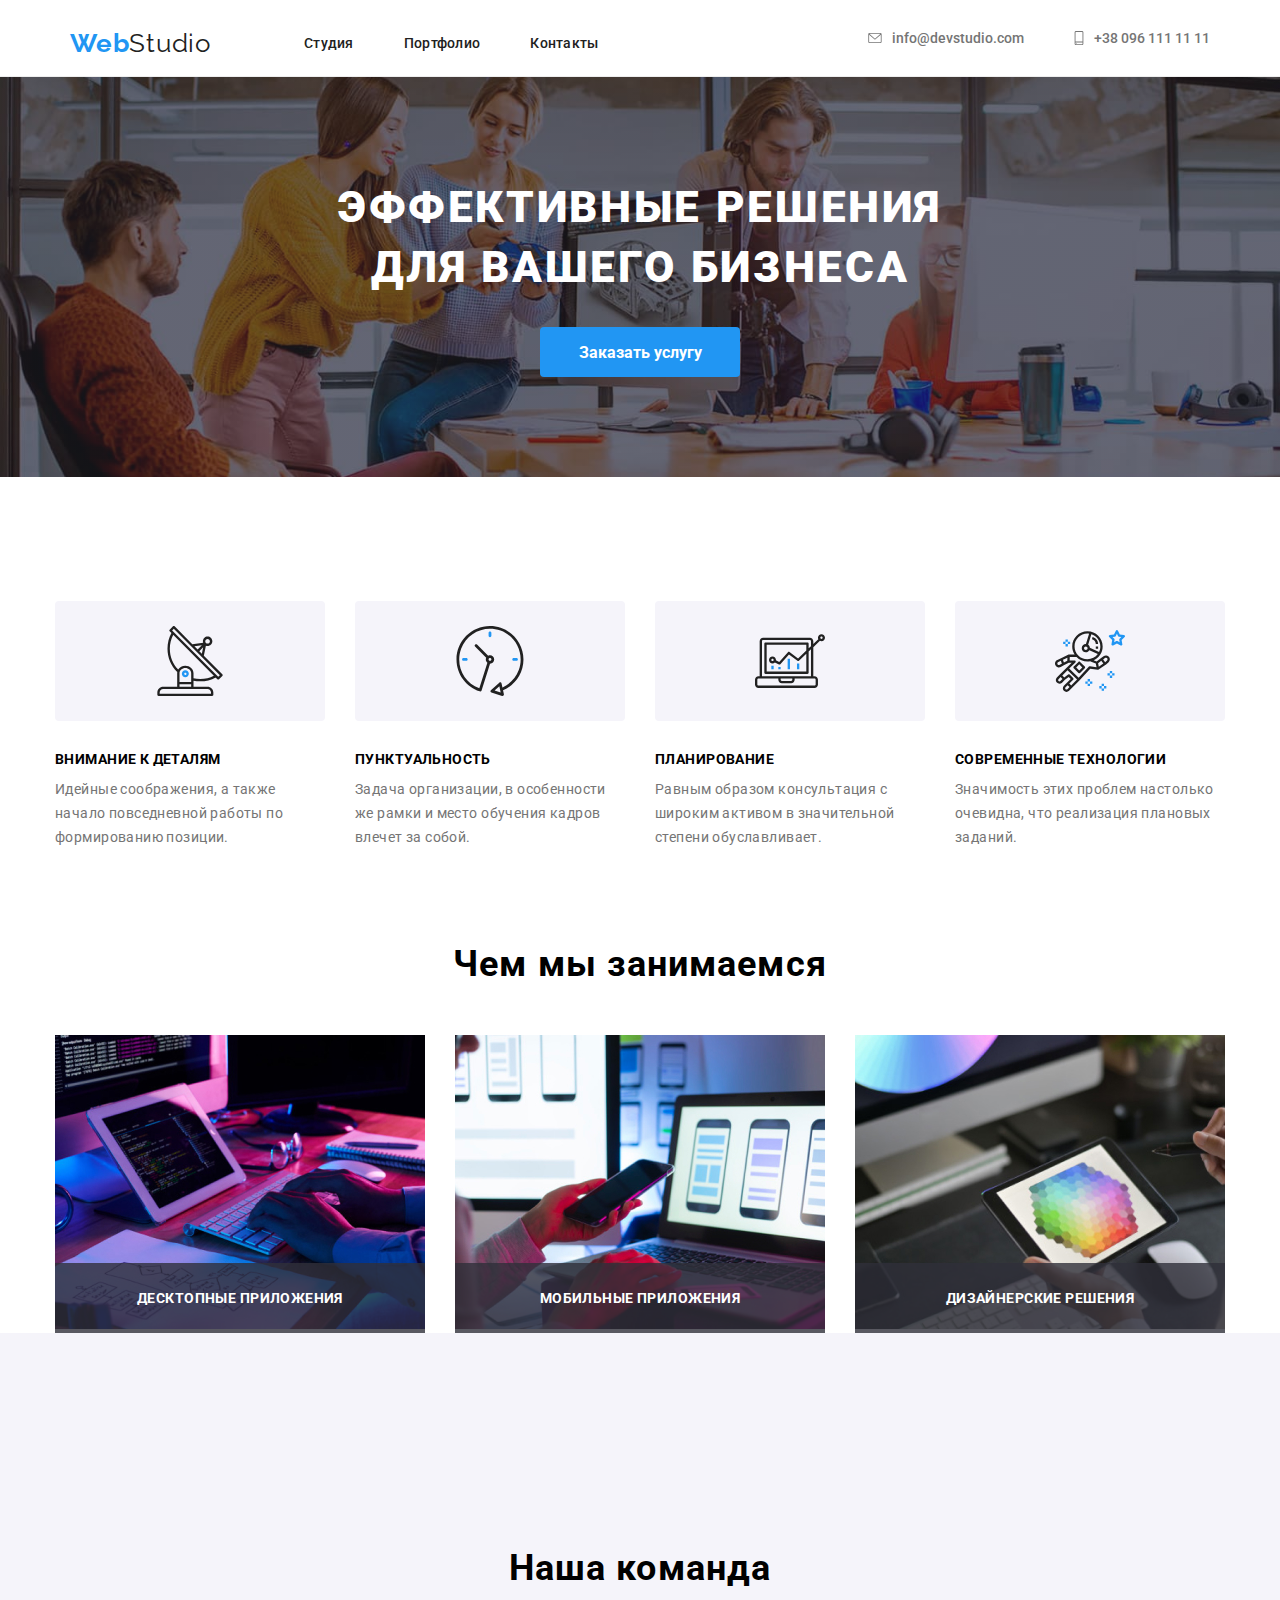
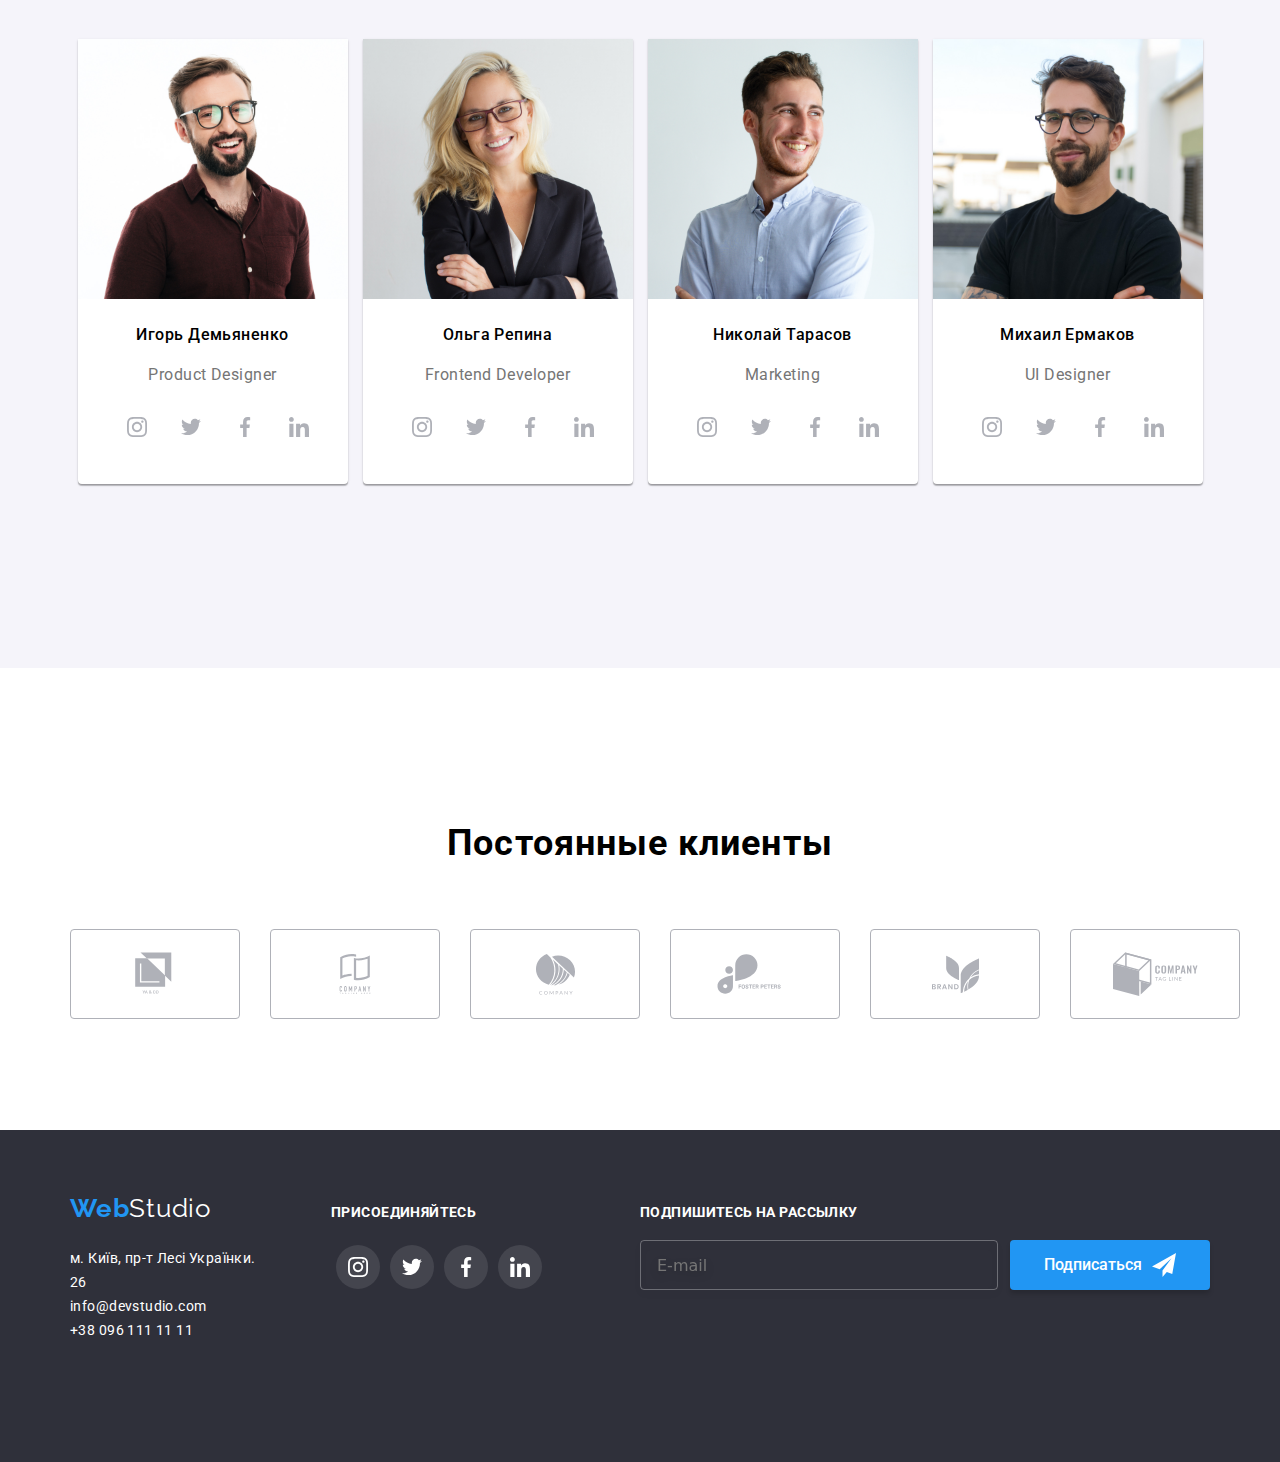
==== index.html @ 4d4c4980 "08" ====
<!DOCTYPE html>
<html lang="ru">
  <head>
    <meta charset="UTF-8">
    <meta name="viewport" content="width=device-width, initial-scale=1.0">
    <title>WebStudio</title>
    <link
      rel="stylesheet"
      href="https://cdnjs.cloudflare.com/ajax/libs/modern-normalize/1.0.0/modern-normalize.min.css">
    <link rel="preconnect" href="https://fonts.gstatic.com">
    <link rel="preconnect" href="https://fonts.gstatic.com">
    <link rel="preconnect" href="https://fonts.gstatic.com">
    <link rel="preconnect" href="https://fonts.gstatic.com">
    <link rel="preconnect" href="https://fonts.gstatic.com">
    <link
      href="https://fonts.googleapis.com/css2?family=Oleo+Script&family=Raleway:wght@700&family=Roboto:wght@400;500;700;900&display=swap"
      rel="stylesheet">
    <link
      rel="stylesheet"
      href="https://cdnjs.cloudflare.com/ajax/libs/modern-normalize/1.0.0/modern-normalize.min.css">
    <link rel="stylesheet" href="./css/main.min.css">
  </head>
  <body>
    <header>
      <nav class="container-nav">
        <div class="logo-header">
          <a class="main-logo" href="./">
            <span class="logo-blue">Web</span><span class="logo">Studio</span>
          </a>
        </div>

        <ul class="head-nav-link">
          <li class="nav-li">
            <a class="nav-link current-link" href="./index.html">Студия</a>
          </li>
          <li class="nav-li">
            <a class="nav-link" href="./portfolio.html">Портфолио</a>
          </li>
          <li class="nav-li">
            <a class="nav-link" href="/">Контакты</a>
          </li>
        </ul>

        <ul class="head-add">
          <li class="add-li">
            <a class="add-link" href="mailto:info@devstudio.com">
              <svg class="mail-icon" width="16px" height="12px">
                <use href="./photo/icomoon/symbol-defs.svg#icon-envelope"></use>
              </svg>
              info@devstudio.com
            </a>
          </li>
          <li class="add-li">
            <a class="add-link" href="tel:+380961111111">
              <svg class="tel-icon" width="10px" height="16px">
                <use
                  href="./photo/icomoon/symbol-defs.svg#icon-smartphone"
                ></use>
              </svg>
              +38 096 111 11 11
            </a>
          </li>
        </ul>

        <button type="button" 
          class="menu-button"
          aria-expanded="false">
          <svg class="header_menu-icon" 
              width="40px" 
              height="40px"
              aria-label="переключатель меню мобильного">

              <use class="icon-menu" href="./photo/icomoon/symbol-defs.svg#icon-menu"></use>
              <use class="icon-cross" href="./photo/icomoon/symbol-defs.svg#icon-close-phone"></use>
          </svg>
        </button>

        <div class="menu-container" data-menu>
        
        </div>
      
      </nav>
    </header>

    <main>
      <!-- HERO -->
      <section class="hero-section">
        <div class="hero-container">
          <div class="hero-text-container">
            <h1 class="hero-text">ЭФФЕКТИВНЫЕ РЕШЕНИЯ ДЛЯ ВАШЕГО БИЗНЕСА</h1>
          </div>
          <button type="button" class="hero-button" data-open-modal>
            Заказать услугу
          </button>
        </div>
      </section>

      <!-- ADVANTAGE -->
      <section class="advantage-section">

        <div class="advantage_container">
          <ul class="main-best-ul">
            <li class="main-best-li">
              <div class="advantage_card">
                <svg width="70px" height="70px">
                  <use
                    href="./photo/icomoon/symbol-defs.svg#icon-antenna"
                  ></use>
                </svg>
              </div>
              <div class="avantage_text-section">
              <h3 class="advantage_title">ВНИМАНИЕ К ДЕТАЛЯМ</h3>
              <p class="advantage_text">
                Идейные соображения, а также начало повседневной работы по
                формированию позиции.
              </p>
              </div>
            </li>
            <li class="main-best-li">
              <div class="advantage_card">
                <svg width="70px" height="70px">
                  <use href="./photo/icomoon/symbol-defs.svg#icon-clock"></use>
                </svg>
              </div>
              <div class="avantage_text-section">
              <h3 class="advantage_title">ПУНКТУАЛЬНОСТЬ</h3>
              <p class="advantage_text">
                Задача организации, в особенности же рамки и место обучения
                кадров влечет за собой.
              </p>
              </div>
            </li>
            <li class="main-best-li">
              <div class="advantage_card">
                <svg width="70px" height="70px">
                  <use
                    href="./photo/icomoon/symbol-defs.svg#icon-diagram"
                  ></use>
                </svg>
              </div>
              <div class="avantage_text-section">
              <h3 class="advantage_title">ПЛАНИРОВАНИЕ</h3>
              <p class="advantage_text">
                Равным образом консультация с широким активом в значительной
                степени обуславливает.
              </p>
              </div>
            </li>
            <li class="main-best-li">
              <div class="advantage_card">
                <svg width="70px" height="70px">
                  <use
                    href="./photo/icomoon/symbol-defs.svg#icon-astronaut"
                  ></use>
                </svg>
              </div>
              <div class="avantage_text-section">
              <h3 class="advantage_title">СОВРЕМЕННЫЕ ТЕХНОЛОГИИ</h3>
              <p class="advantage_text">
                Значимость этих проблем настолько очевидна, что реализация
                плановых заданий.
              </p>
              </div>
            </li>
          </ul>
        </div>
      </section>

      <!-- What we do -->

      <section class="wwd-section">
        <div class="wwd-container">
          <div>
            <h2 class="wwd">Чем мы занимаемся</h2>
          </div>

          <ul class="wwd-img-ul">
            <li class="wwd-img-li">
              <img
                src="./photo/img.jpg"
                alt="програмирование"
                width="370"
                height="294"
              />
              <div class="wwd-shadow">
                <p class="shadow-text">Десктопные приложения</p>
              </div>
            </li>

            <li class="wwd-img-li">
              <img
                src="./photo/img-2.jpg"
                alt="оптимизация"
                width="370"
                height="294"
              />
              <div class="wwd-shadow">
                <p class="shadow-text">Мобильные приложения</p>
              </div>
            </li>
            <li class="wwd-img-li">
              <img
                src="./photo/img-3.jpg"
                alt="дизайн"
                width="370"
                height="294"
              />
              <div class="wwd-shadow">
                <p class="shadow-text">Дизайнерские решения</p>
              </div>
            </li>
          </ul>
        </div>
      </section>

      <!-- TEAM -->
      <section class="team-section">
        <div class="team-container">
          <div class="team-text">
            <h2 class="team">Наша команда</h2>
          </div>

          <ul class="team-ul">
            <li class="team-li">
              <img class="team_img"
                src="./photo/IhorD.jpg"
                alt="Игорь Демьяненко"
              />
              <h4 class="name">Игорь Демьяненко</h4>
              <p class="profession">Product Designer</p>
              <ul class="social-block">
                <li class="social-li">
                  <a class="social-link" href="">
                    <svg class="social-icon">
                      <use
                        href="./photo/icomoon/symbol-defs.svg#icon-instagram"
                      ></use>
                    </svg>
                  </a>
                </li>
                <li class="social-li">
                  <a class="social-link" href="">
                    <svg class="social-icon">
                      <use
                        href="./photo/icomoon/symbol-defs.svg#icon-twitter"
                      ></use>
                    </svg>
                  </a>
                </li>
                <li class="social-li">
                  <a class="social-link" href="">
                    <svg class="social-icon">
                      <use
                        href="./photo/icomoon/symbol-defs.svg#icon-facebook"
                      ></use>
                    </svg>
                  </a>
                </li>
                <li class="social-li">
                  <a class="social-link" href="">
                    <svg class="social-icon">
                      <use
                        href="./photo/icomoon/symbol-defs.svg#icon-linkedin"
                      ></use>
                    </svg>
                  </a>
                </li>
              </ul>
            </li>

            <li class="team-li">
              <img class="team_img"
                src="./photo/OlhaR.jpg"
                alt="Ольга Репина"
              />
              <h4 class="name">Ольга Репина</h4>
              <p class="profession">Frontend Developer</p>
              <ul class="social-block">
                <li class="social-li">
                  <a class="social-link" href="">
                    <svg class="social-icon">
                      <use
                        href="./photo/icomoon/symbol-defs.svg#icon-instagram"
                      ></use>
                    </svg>
                  </a>
                </li>
                <li class="social-li">
                  <a class="social-link" href="">
                    <svg class="social-icon">
                      <use
                        href="./photo/icomoon/symbol-defs.svg#icon-twitter"
                      ></use>
                    </svg>
                  </a>
                </li>
                <li class="social-li">
                  <a class="social-link" href="">
                    <svg class="social-icon">
                      <use
                        href="./photo/icomoon/symbol-defs.svg#icon-facebook"
                      ></use>
                    </svg>
                  </a>
                </li>
                <li class="social-li">
                  <a class="social-link" href="">
                    <svg class="social-icon">
                      <use
                        href="./photo/icomoon/symbol-defs.svg#icon-linkedin"
                      ></use>
                    </svg>
                  </a>
                </li>
              </ul>
            </li>
            <li class="team-li">
              <img class="team_img"
                src="./photo/NikolaiT.jpg"
                alt="Николай Тарасов"
              />
              <h4 class="name">Николай Тарасов</h4>
              <p class="profession">Marketing</p>
              <ul class="social-block">
                <li class="social-li">
                  <a class="social-link" href="">
                    <svg class="social-icon">
                      <use
                        href="./photo/icomoon/symbol-defs.svg#icon-instagram"
                      ></use>
                    </svg>
                  </a>
                </li>
                <li class="social-li">
                  <a class="social-link" href="">
                    <svg class="social-icon">
                      <use
                        href="./photo/icomoon/symbol-defs.svg#icon-twitter"
                      ></use>
                    </svg>
                  </a>
                </li>
                <li class="social-li">
                  <a class="social-link" href="">
                    <svg class="social-icon">
                      <use
                        href="./photo/icomoon/symbol-defs.svg#icon-facebook"
                      ></use>
                    </svg>
                  </a>
                </li>
                <li class="social-li">
                  <a class="social-link" href="">
                    <svg class="social-icon">
                      <use
                        href="./photo/icomoon/symbol-defs.svg#icon-linkedin"
                      ></use>
                    </svg>
                  </a>
                </li>
              </ul>
            </li>
            <li class="team-li">
              <img class="team_img"
                src="./photo/MikhailT.jpg"
                alt="Михаил Ермаков"
              />
              <h4 class="name">Михаил Ермаков</h4>
              <p class="profession">UI Designer</p>
              <ul class="social-block">
                <li class="social-li">
                  <a class="social-link" href="">
                    <svg class="social-icon">
                      <use
                        href="./photo/icomoon/symbol-defs.svg#icon-instagram"
                      ></use>
                    </svg>
                  </a>
                </li>
                <li class="social-li">
                  <a class="social-link" href="">
                    <svg class="social-icon">
                      <use
                        href="./photo/icomoon/symbol-defs.svg#icon-twitter"
                      ></use>
                    </svg>
                  </a>
                </li>
                <li class="social-li">
                  <a class="social-link" href="">
                    <svg class="social-icon">
                      <use
                        href="./photo/icomoon/symbol-defs.svg#icon-facebook"
                      ></use>
                    </svg>
                  </a>
                </li>
                <li class="social-li">
                  <a class="social-link" href="">
                    <svg class="social-icon">
                      <use
                        href="./photo/icomoon/symbol-defs.svg#icon-linkedin"
                      ></use>
                    </svg>
                  </a>
                </li>
              </ul>
            </li>
          </ul>
        </div>
      </section>

      <!-- CLIENTS -->
      <section class="clients-section">
        <div class="clients-container">
          <div class="team-text">
            <h2 class="team">Постоянные клиенты</h2>
          </div>
          <ul class="clients-ul">
            <li class="clients-li">
              <a class="clients-link" href="">
                <svg class="clients-icon" width="44px" height="49px">
                  <use href="./photo/icomoon/symbol-defs.svg#icon-logo1"></use>
                </svg>
              </a>
            </li>
            <li class="clients-li">
              <a class="clients-link" href="">
                <svg class="clients-icon" width="40px" height="52px">
                  <use href="./photo/icomoon/symbol-defs.svg#icon-logo2"></use>
                </svg>
              </a>
            </li>
            <li class="clients-li">
              <a class="clients-link" href="">
                <svg class="clients-icon" width="41px" height="43px">
                  <use href="./photo/icomoon/symbol-defs.svg#icon-logo3"></use>
                </svg>
              </a>
            </li>
            <li class="clients-li">
              <a class="clients-link" href="">
                <svg class="clients-icon" width="90px" height="75px">
                  <use href="./photo/icomoon/symbol-defs.svg#icon-logo4"></use>
                </svg>
              </a>
            </li>
            <li class="clients-li">
              <a class="clients-link" href="">
                <svg class="clients-icon" width="59px" height="47px">
                  <use href="./photo/icomoon/symbol-defs.svg#icon-logo5"></use>
                </svg>
              </a>
            </li>
            <li class="clients-li">
              <a class="clients-link" href="">
                <svg class="clients-icon" width="85px" height="85px">
                  <use href="./photo/icomoon/symbol-defs.svg#icon-logo6"></use>
                </svg>
              </a>
            </li>
          </ul>
        </div>
      </section>
    </main>

    
    <footer>
      <div class="footer-container">
        <!-- Addres -->
        <div class="footer_tablet-container">
        <div class="footer_address-logo">
          <div class="footer-logo">
            <a href="./"
              ><span class="logo-foot">Web</span
              ><span class="logo-white">Studio</span></a
            >
          </div>

          <div class=".footer_addres-container">
            <ul class="footer-ul">
              <li>
                <a
                  class="footer_addres"
                  href="https://www.google.com.ua/maps/place/%D0%B1%D1%83%D0%BB%D1%8C%D0%B2%D0%B0%D1%80+%D0%9B%D0%B5%D1%81%D1%96+%D0%A3%D0%BA%D1%80%D0%B0%D1%97%D0%BD%D0%BA%D0%B8,+26,+%D0%9A%D0%B8%D1%97%D0%B2,+02000/@50.4265807,30.5361971,17z/data=!3m1!4b1!4m5!3m4!1s0x40d4cf0e033ecbe9:0x57a4dffefec77da0!8m2!3d50.4265807!4d30.5383858?hl=uk"
                >
                  м. Київ, пр-т Лесі Українки. 26
                </a>
              </li>
              <li>
                <a class="footer_addres" href="mailto:info@devstudio.com"
                  >info@devstudio.com</a
                >
              </li>
              <li>
                <a class="footer_addres" href="tel:+380961111111">+38 096 111 11 11</a>
              </li>
            </ul>
          </div>
        </div>
        <!-- Social -->
        <div class="footer-social">
          <div class="foot-txt">
            <h3 class="follow-text">ПРИСОЕДИНЯЙТЕСЬ</h3>
          </div>

          <div class="footer_social-container">
            <ul class="social-block-footer">
              <li class="social-li">
                <a class="social-link-footer" href="">
                  <svg class="social-icon">
                    <use
                      href="./photo/icomoon/symbol-defs.svg#icon-instagram"
                    ></use>
                  </svg>
                </a>
              </li>
              <li class="social-li">
                <a class="social-link-footer" href="">
                  <svg class="social-icon">
                    <use
                      href="./photo/icomoon/symbol-defs.svg#icon-twitter"
                    ></use>
                  </svg>
                </a>
              </li>
              <li class="social-li">
                <a class="social-link-footer" href="">
                  <svg class="social-icon">
                    <use
                      href="./photo/icomoon/symbol-defs.svg#icon-facebook"
                    ></use>
                  </svg>
                </a>
              </li>
              <li class="social-li">
                <a class="social-link-footer" href="">
                  <svg class="social-icon">
                    <use
                      href="./photo/icomoon/symbol-defs.svg#icon-linkedin"
                    ></use>
                  </svg>
                </a>
              </li>
            </ul>
          </div>
        </div>
        </div>
        <!-- Follow modal -->
        <div class="send-container">
          <p class="follow-text">Подпишитесь на рассылку</p>
          <form autocomplete="off" class="footer-form">
            <label>
              <input type="email" placeholder="E-mail" class="footer-follow" />
            </label>

            <button class="follow-button">
              Подписаться
              <svg class="sand-icon">
                <use
                  href="./photo/icomoon/symbol-defs.svg#icon-icon-send"
                ></use>
              </svg>
            </button>
          </form>
        </div>
      </div>
    </footer>

    <!-- MODAL -->
    <div class="backdrop is-hidden" data-backdrop>
      <div class="modal">
        <button class="modal-close" data-close-modal>
          <svg class="modal-x" width="18" height="18">
            <use href="./photo/icomoon/symbol-defs.svg#icon-close-black"></use>
          </svg>
        </button>

        <div class="modal-container">
          <h2 class="modal-text">Оставьте свои данные, мы вам перезвоним</h2>

          <form autocomplete="off">
            <!-- name -->
            <label>
              <div class="name-modal">Имя</div>
              <div class="modal-icon-container">
                <input type="text" name="username" class="input" />

                <svg class="modal-icon">
                  <use
                    href="./photo/icomoon/symbol-defs.svg#icon-person-modal"
                  ></use>
                </svg>
              </div>
            </label>
            <!-- phone -->
            <label>
              <div class="phone-modal">Телефон</div>
              <div class="modal-icon-container">
                <input type="tel" name="phone_number" class="input" />

                <svg class="modal-icon">
                  <use
                    href="./photo/icomoon/symbol-defs.svg#icon-phone-modal"
                  ></use>
                </svg>
              </div>
            </label>
            <!-- mail -->
            <label>
              <div class="mail-modal">Почта</div>
              <div class="modal-icon-container">
                <input type="email" name="email" class="input" />
                <svg class="modal-icon">
                  <use
                    href="./photo/icomoon/symbol-defs.svg#icon-email-modal"
                  ></use>
                </svg>
              </div>
            </label>
            <!-- coment -->
            <label>
              <div class="text-extra">Комментарий</div>
              <textarea
                name="textarea"
                placeholder="Введите текст"
                class="textarea-madal"
              ></textarea>
            </label>
            <!-- checkbox -->
            <div class="checkbox-modal">
              <label class="label">
                <input type="checkbox" name="agre" class="checkbox" />
                <span class="checkbox-icon"></span>
                <span class="text-agre">
                  Соглашаюсь с рассылкой и принимаю&nbsp;
                </span>
                <a class="agre-link" href="#"> Условия договора </a>
              </label>
            </div>

            <button type="button" class="button-modal">Отправить</button>
          </form>
        </div>
      </div>
    </div>
    
    

    <script>
      const refs = {
        openModalBtn: document.querySelector("[data-open-modal]"),
        closeModalBtn: document.querySelector("[data-close-modal]"),
        backdrop: document.querySelector("[data-backdrop]"),
      };

      refs.openModalBtn.addEventListener("click", toggleModal);
      refs.closeModalBtn.addEventListener("click", toggleModal);

      refs.backdrop.addEventListener("click", logBackdropClick);

      function toggleModal() {
        refs.backdrop.classList.toggle("is-hidden");
      }

      function logBackdropClick() {
        console.log("Это клик в бэкдроп");
      }
    </script>

    <script src="./js/menu.js"></script>

  </body>
</html>
---- css/main.min.css ----
.modal{top:50%;left:50%;-webkit-transform:translate(-50%, -50%);transform:translate(-50%, -50%)}body{background-color:#fff}ul{margin:0;padding:0;list-style:none}li{list-style:none}a{text-decoration:none;font-style:normal}p{color:#757575}.container{width:1170px;padding-left:15px;padding-right:15px;margin-left:auto;margin-right:auto}.footer-container{margin-left:auto;margin-right:auto;width:480px;padding-left:15px;padding-right:15px;background-color:#2f303a;padding-top:60px;padding-bottom:60px}@media screen and (min-width: 768px){.footer-container{width:768px}}@media screen and (min-width: 1170px){.footer-container{width:1170px;-webkit-box-align:baseline;-ms-flex-align:baseline;align-items:baseline;-webkit-box-pack:justify;-ms-flex-pack:justify;justify-content:space-between;display:-webkit-box;display:-ms-flexbox;display:flex}}@media screen and (min-width: 1170px){footer{max-width:1600px;background-color:#2f303a}.footer-social{margin-left:70px}}@media screen and (min-width: 480px) and (max-width: 767px){.footer_tablet-container{display:inline-block}}@media screen and (min-width: 768px){.footer_tablet-container{display:-webkit-box;display:-ms-flexbox;display:flex;-ms-flex-pack:distribute;justify-content:space-around}}@media screen and (min-width: 1170px){.footer_tablet-container{-webkit-box-align:baseline;-ms-flex-align:baseline;align-items:baseline;-webkit-box-pack:justify;-ms-flex-pack:justify;justify-content:space-between;display:-webkit-box;display:-ms-flexbox;display:flex}}.footer-logo{display:-webkit-box;display:-ms-flexbox;display:flex;-webkit-box-pack:center;-ms-flex-pack:center;justify-content:center}@media screen and (min-width: 1170px){.footer-logo{-webkit-box-pack:start;-ms-flex-pack:start;justify-content:start}}.footer_social-container{display:-webkit-box;display:-ms-flexbox;display:flex;-webkit-box-pack:center;-ms-flex-pack:center;justify-content:center;margin-top:20px;margin-bottom:60px}.logo-foot{color:#2196f3;font-family:Raleway;font-size:26px;font-style:normal;font-weight:700;line-height:31px;letter-spacing:0.03em;text-align:left}.logo-white{color:#fff;font-family:Raleway;font-size:26px;font-style:normal;font-weight:400;line-height:36px;letter-spacing:0.03em;text-align:left}.footer_addres{color:#fff;font-family:Roboto;font-size:14px;font-style:normal;font-weight:400;line-height:24px;letter-spacing:0.03em}.footer-ul{text-align:center;margin-top:20px;margin-bottom:60px}@media screen and (min-width: 1170px){.footer-ul{text-align:left}}.footer_social-container{display:-webkit-box;display:-ms-flexbox;display:flex;-webkit-box-pack:center;-ms-flex-pack:center;justify-content:center;margin-top:20px;margin-bottom:60px}.social-block-footer{display:-webkit-inline-box;display:-ms-inline-flexbox;display:inline-flex;-webkit-box-pack:justify;-ms-flex-pack:justify;justify-content:space-between;-webkit-box-align:center;-ms-flex-align:center;align-items:center}.social-link-footer{border-radius:50%;display:-webkit-inline-box;display:-ms-inline-flexbox;display:inline-flex;-webkit-box-pack:center;-ms-flex-pack:center;justify-content:center;-webkit-box-align:center;-ms-flex-align:center;align-items:center;width:44px;height:44px;color:#fff;background-color:rgba(255,255,255,0.1);-webkit-transition:background-color 250ms linear;transition:background-color 250ms linear}.social-link-footer:hover,.social-link-footer:focus{color:#fff;background-color:#2196f3}.social-li{margin:5px}.send-container{width:450px;text-align:center}@media screen and (min-width: 768px){.send-container{margin-right:auto;margin-left:auto}}@media screen and (min-width: 1170px){.send-container{margin-left:93px;margin-right:0;text-align:left;width:auto}}.follow-text{text-align:center;margin:0;font-family:Roboto;font-size:14px;font-style:normal;font-weight:700;line-height:16px;letter-spacing:0.03em;color:#ffffff;text-transform:uppercase}@media screen and (min-width: 1170px){.follow-text{text-align:left}}.send-container .follow-text{margin-bottom:20px}.footer-form{margin-right:auto;margin-left:auto}@media screen and (min-width: 1170px){.footer-form{display:-webkit-box;display:-ms-flexbox;display:flex;-webkit-box-align:center;-ms-flex-align:center;align-items:center}}.footer-follow{color:#ffffff;width:450px;height:50px;border:1px solid rgba(255,255,255,0.3);-webkit-box-sizing:border-box;box-sizing:border-box;-webkit-filter:drop-shadow(0px 4px 4px rgba(0,0,0,0.15));filter:drop-shadow(0px 4px 4px rgba(0,0,0,0.15));border-radius:4px;background:rgba(33,150,243,0);padding-left:16px}@media screen and (min-width: 1170px){.footer-follow{width:358px}}.follow-button{margin-top:20px;display:-webkit-inline-box;display:-ms-inline-flexbox;display:inline-flex;-webkit-box-align:center;-ms-flex-align:center;align-items:center;-webkit-box-pack:center;-ms-flex-pack:center;justify-content:center;width:200px;height:50px;border-style:none;outline:none;font-family:Roboto;font-size:16px;font-style:normal;font-weight:500;color:#fff;background-color:#2196f3;-webkit-box-shadow:0px 4px 4px rgba(0,0,0,0.15);box-shadow:0px 4px 4px rgba(0,0,0,0.15);border:1px solid transparent;border-radius:4px;text-align:center;text-decoration:none;line-height:26px}@media screen and (min-width: 1170px){.follow-button{margin-left:12px;margin-top:0}}.sand-icon{margin-left:10px;width:24px;height:24px;fill:#fff}.is-hidden{display:none}.backdrop{position:fixed;top:0;left:0;width:100%;height:100%;background-color:rgba(0,0,0,0.2)}.modal{width:528px;height:581px;background-color:#fff;position:absolute}.modal-close{position:absolute;top:8px;right:8px;width:30px;height:30px;border-radius:50%;background:#ffffff;border:1px solid rgba(0,0,0,0.1)}.modal-x{position:absolute;top:50%;left:50%;-webkit-transform:translate(-50%, -50%);transform:translate(-50%, -50%);fill:#212121}.modal-close .modal-x:hover{fill:#2196f3}.modal-container{display:inline-block;margin:40px}.modal-text{margin:0;padding-bottom:12px;font-family:Roboto;font-size:20px;font-style:normal;font-weight:700;line-height:23px;letter-spacing:0.03em}.input{width:448px;height:40px;border:1px solid rgba(33,33,33,0.2);-webkit-box-sizing:border-box;box-sizing:border-box;border-radius:4px;padding-left:35px}.input:focus,.input:hover{border:1px solid #2196f3;cursor:pointer}.input:focus+.modal-icon{fill:#2196f3}.input:hover+.modal-icon{fill:#2196f3}.textarea-madal{width:448px;height:120px;border:1px solid rgba(33,33,33,0.2);-webkit-box-sizing:border-box;box-sizing:border-box;border-radius:4px}.name-modal{margin-bottom:4px;font-family:Roboto;font-style:normal;font-weight:normal;font-size:12px;line-height:14px;letter-spacing:0.01em;color:#757575}.phone-modal{margin-bottom:4px;margin-top:10px;font-family:Roboto;font-style:normal;font-weight:normal;font-size:12px;line-height:14px;letter-spacing:0.01em;color:#757575}.mail-modal{margin-bottom:4px;margin-top:10px;font-family:Roboto;font-style:normal;font-weight:normal;font-size:12px;line-height:14px;letter-spacing:0.01em;color:#757575}.text-extra{margin-bottom:4px;margin-top:10px;font-family:Roboto;font-size:12px;line-height:14px;letter-spacing:0.01em;color:#757575}.textarea-madal{border:1px solid rgba(33,33,33,0.2);-webkit-box-sizing:border-box;box-sizing:border-box;border-radius:4px;resize:none;padding-top:12px;padding-left:16px}.textarea-madal:focus,.textarea-madal:hover{border:1px solid #2196f3;cursor:pointer}.checkbox-modal{margin-top:20px}.label{display:-webkit-box;display:-ms-flexbox;display:flex;-webkit-box-align:center;-ms-flex-align:center;align-items:center}.checkbox{-webkit-appearance:none;-moz-appearance:none;appearance:none}.checkbox-icon{display:inline-block;width:16px;height:15px;border:2px solid black;border-radius:4px;margin-right:7px}.checkbox:checked+.checkbox-icon{border-color:transparent;background-color:#2196f3;background-image:url(../photo/icon-check.svg);background-size:contain;background-origin:border-box}.text-agre{font-family:Roboto;font-style:normal;font-weight:normal;font-size:14px;line-height:24px;letter-spacing:0.03em;color:#757575}.agre-link{font-family:Roboto;font-style:normal;font-weight:normal;font-size:14px;line-height:24px;letter-spacing:0.03em;-webkit-text-decoration-line:underline;text-decoration-line:underline;color:#2196f3}.button-modal{margin-left:50%;margin-right:50%;-webkit-transform:translateX(-50%);transform:translateX(-50%);margin-top:30px;width:200px;height:50px;border-style:none;outline:none;font-family:Roboto;font-size:16px;font-style:normal;font-weight:500;color:#fff;border:1px solid transparent;border-radius:4px;text-align:center;text-decoration:none;line-height:26px;background-color:#2196f3;-webkit-box-shadow:0px 1px 3px rgba(0,0,0,0.12),0px 1px 1px rgba(0,0,0,0.14),0px 2px 1px rgba(0,0,0,0.2);box-shadow:0px 1px 3px rgba(0,0,0,0.12),0px 1px 1px rgba(0,0,0,0.14),0px 2px 1px rgba(0,0,0,0.2)}.modal-icon-container{position:relative}.modal-icon{position:absolute;left:12px;top:50%;-webkit-transform:translateY(-50%);transform:translateY(-50%);width:18px;height:18px;fill:#212121}header{border-bottom:1px solid #eeeeee;position:relative}.container-nav{background-color:#fff;-webkit-box-align:center;-ms-flex-align:center;align-items:center;display:-webkit-box;display:-ms-flexbox;display:flex;width:450px;padding-left:15px;padding-right:15px;margin-left:auto;margin-right:auto}.container-nav .logo-blue{color:#2196f3;font-family:Raleway;font-style:normal;font-weight:bold;font-size:24px;line-height:28px;letter-spacing:0.03em}@media screen and (min-width: 1170px){.container-nav .logo-blue{color:#2196f3;font-family:Raleway;font-size:26px;font-style:normal;font-weight:700;line-height:31px;letter-spacing:0.03em;text-align:left}}.container-nav .logo{color:#212121;font-family:Raleway;font-style:normal;font-weight:bold;font-size:24px;line-height:28px;letter-spacing:0.03em}@media screen and (min-width: 1170px){.container-nav .logo{color:#212121;font-family:Raleway;font-size:26px;font-style:normal;font-weight:400;line-height:36px;letter-spacing:0.03em;text-align:left}}.container-nav .logo-header{padding-top:16px;padding-bottom:16px}@media screen and (min-width: 1170px){.container-nav .logo-header{padding-top:24px;padding-bottom:15px}}.container-nav .menu-button{z-index:1;left:0;background-color:transparent;border:none;cursor:pointer;color:#212121;margin-left:auto}@media screen and (min-width: 767px){.container-nav .menu-button{display:none}}.container-nav .header_menu-icon{fill:currentColor}.container-nav .menu-button .icon-cross{display:none}.container-nav .menu-button.is-open .icon-cross{display:block}.container-nav .menu-button.is-open .icon-menu{display:none}.container-nav .menu-container{position:absolute;background-color:#fff;top:0;right:0;left:0;width:100vh}.container-nav .menu-container.is-open{display:block}.container-nav .head-nav-link{display:none}@media screen and (min-width: 768px){.container-nav .head-nav-link{display:-webkit-box;display:-ms-flexbox;display:flex;margin-left:88px}}@media screen and (min-width: 1170px){.container-nav .head-nav-link{display:-webkit-box;display:-ms-flexbox;display:flex;margin-left:93px}}.container-nav .nav-link{position:relative;display:block;padding-top:25px;padding-bottom:25px;margin-top:10px;color:#212121;font-family:Roboto;font-size:14px;font-weight:500;line-height:16px;letter-spacing:0.02em;-webkit-transition:color 250ms linear;transition:color 250ms linear}.container-nav .nav-link::after{content:"";position:absolute;bottom:0;left:0;display:block;width:100%;height:4px;border-radius:4px;background-color:#2196f3;opacity:0;-webkit-transition:opacity 250ms linear;transition:opacity 250ms linear}.container-nav .nav-link .current-link.nav-link::after,.container-nav .nav-link .nav-link:hover::after{opacity:1}.container-nav .nav-link:hover::after,.container-nav .nav-link:focus::after{opacity:1}.container-nav .nav-link:focus,.container-nav .nav-link:hover{color:#2196f3}.container-nav .head-nav-link .nav-li+.nav-li{margin-left:50px}.container-nav .head-add{display:none}@media (min-width: 768px){.container-nav .head-add{display:block;margin-left:auto}}@media screen and (min-width: 1170px){.container-nav .head-add{display:-webkit-box;display:-ms-flexbox;display:flex;margin-left:auto}}.container-nav .tel-icon{margin-right:8px;fill:currentColor;width:10px;height:14px}@media screen and (min-width: 1170px){.container-nav .tel-icon{margin-right:10px}}.container-nav .mail-icon{margin-right:8px;fill:currentColor;width:14px;height:10px}@media screen and (min-width: 1170px){.container-nav .mail-icon{margin-right:10px}}.container-nav .add-link{padding-top:5px;padding-bottom:5px;color:#757575;font-family:Roboto;font-size:12px;font-style:normal;font-weight:500;-webkit-transition:color 250ms linear;transition:color 250ms linear}.container-nav .add-link:focus,.container-nav .add-link:hover{color:#2196f3}@media screen and (min-width: 1170px){.container-nav .add-link{display:-webkit-inline-box;display:-ms-inline-flexbox;display:inline-flex;-webkit-box-align:center;-ms-flex-align:center;align-items:center;-webkit-box-pack:center;-ms-flex-pack:center;justify-content:center;padding-top:20px;padding-bottom:20px;color:#757575;font-family:Roboto;font-size:14px;font-style:normal;font-weight:500;-webkit-transition:color 250ms linear;transition:color 250ms linear}.container-nav .add-link:focus,.container-nav .add-link:hover{color:#2196f3}}@media screen and (min-width: 1170px){.container-nav .head-add .add-li+.add-li{margin-left:50px}}@media screen and (min-width: 768px){.container-nav{width:738px}}@media screen and (min-width: 1170px){.container-nav{width:1170px}}.hero-section{margin-left:auto;margin-right:auto;min-width:480px}.hero-container{background-image:-webkit-gradient(linear, left top, left bottom, from(rgba(47,48,58,0.4)), to(rgba(47,48,58,0.4))),url(../photo/img_tel/Header.jpg);background-image:linear-gradient(to bottom, rgba(47,48,58,0.4), rgba(47,48,58,0.4)),url(../photo/img_tel/Header.jpg);background-color:#2f303a;background-position:center;background-size:cover;background-repeat:no-repeat;display:-webkit-box;display:-ms-flexbox;display:flex;height:400px;-webkit-box-orient:vertical;-webkit-box-direction:normal;-ms-flex-direction:column;flex-direction:column;-webkit-box-align:center;-ms-flex-align:center;align-items:center;-webkit-box-pack:center;-ms-flex-pack:center;justify-content:center}@media screen and (min-device-pixel-ratio: 2), screen and (-webkit-min-device-pixel-ratio: 2), screen and (min-resolution: 192dpi), screen and (min-resolution: 2dppx){.hero-container{background-image:-webkit-gradient(linear, left top, left bottom, from(rgba(47,48,58,0.4))),url(../photo/img_tel/Header_2x.jpg);background-image:linear-gradient(to bottom rgba(47,48,58,0.4), rgba(47,48,58,0.4)),url(../photo/img_tel/Header_2x.jpg)}}@media screen and (min-width: 768px){.hero-container{background-image:-webkit-gradient(linear, left top, left bottom, from(rgba(47,48,58,0.4))),url(../photo/img_tab/Header.jpg);background-image:linear-gradient(to bottom rgba(47,48,58,0.4), rgba(47,48,58,0.4)),url(../photo/img_tab/Header.jpg)}}@media screen and (min-width: 768px) and (min-device-pixel-ratio: 2), screen and (min-width: 768px) and (-webkit-min-device-pixel-ratio: 2), screen and (min-width: 768px) and (min-resolution: 192dpi), screen and (min-width: 768px) and (min-resolution: 2dppx){.hero-container{background-image:-webkit-gradient(linear, left top, left bottom, from(rgba(47,48,58,0.4))),url(../photo/img_tab/Header_2x.jpg);background-image:linear-gradient(to bottom rgba(47,48,58,0.4), rgba(47,48,58,0.4)),url(../photo/img_tab/Header_2x.jpg)}}@media screen and (min-width: 1170px){.hero-container{background-image:-webkit-gradient(linear, left top, left bottom, from(rgba(47,48,58,0.4)), to(rgba(47,48,58,0.4))),url(../photo/hero-overlay-after.jpg);background-image:linear-gradient(to bottom, rgba(47,48,58,0.4), rgba(47,48,58,0.4)),url(../photo/hero-overlay-after.jpg)}}.hero-button{padding:10px 32px;margin-top:30px;min-width:200px;height:50px;border-style:none;outline:none;font-family:Roboto;font-size:16px;font-style:normal;font-weight:700;color:#fff;background-color:#2196f3;border:1px solid transparent;border-radius:4px;text-align:center;text-decoration:none;line-height:1px}.hero-text{color:#fff;font-family:Roboto;font-size:26px;margin-top:0px;margin-bottom:0px;font-style:normal;font-weight:900;font-size:26px;line-height:42px;text-align:center;letter-spacing:0.06em;text-transform:uppercase}@media screen and (min-width: 1170px){.hero-text{font-size:44px;font-style:normal;line-height:60px;margin-top:0px;margin-bottom:0px}}.hero-text-container{width:360px;margin:0 auto}@media screen and (min-width: 1170px){.hero-text-container{width:696px;margin:0 auto}}.advantage-section{margin-top:60px;margin-bottom:60px}@media screen and (min-width: 1170px){.advantage-section{margin-top:94px}}.advantage_container{width:480px;padding-left:15px;padding-right:15px;margin-left:auto;margin-right:auto}@media screen and (min-width: 768px){.advantage_container{width:738px;padding:0}}@media screen and (min-width: 1170px){.advantage_container{width:1170px}}@media screen and (min-width: 768px){.main-best-ul{width:738px;display:-webkit-box;display:-ms-flexbox;display:flex;-ms-flex-wrap:wrap;flex-wrap:wrap}}@media screen and (min-width: 1170px){.main-best-ul{width:1170px;display:-webkit-box;display:-ms-flexbox;display:flex;-ms-flex-wrap:nowrap;flex-wrap:nowrap}}.avantage_text-section{width:450px;margin-top:30px}@media screen and (min-width: 768px){.avantage_text-section{width:354px;margin-top:30px}}.advantage_card{display:-webkit-box;display:-ms-flexbox;display:flex;-webkit-box-align:center;-ms-flex-align:center;align-items:center;-webkit-box-pack:center;-ms-flex-pack:center;justify-content:center;border-radius:4px;width:450px;height:120px;background-color:#f5f4fa}@media screen and (min-width: 768px){.advantage_card{width:354px}}@media screen and (min-width: 1170px){.advantage_card{width:270px}}@media screen and (min-width: 768px) and (max-width: 1169px){.main-best-li:nth-child(2n){margin-right:0px}}@media screen and (min-width: 1170px){.main-best-ul .main-best-li+.main-best-li{margin-left:30px}}.main-best-li{margin-top:30px}@media screen and (min-width: 768px) and (max-width: 1169px){.main-best-li{margin-right:30px;margin-top:0;margin-bottom:30px}}@media screen and (min-width: 1170px){.main-best-li{width:270px}}@media screen and (min-width: 768px){.main-best-ul{display:-webkit-box;display:-ms-flexbox;display:flex}}.advantage_title{text-align:center;margin:0px;padding-bottom:10px;font-family:Roboto;font-style:normal;font-weight:bold;font-size:14px;line-height:16px;letter-spacing:0.03em;text-transform:uppercase}@media screen and (min-width: 1170px){.advantage_title{text-align:left}}.advantage_text{margin:0px;font-family:Roboto;font-size:14px;font-style:normal;font-weight:400;line-height:24px;letter-spacing:0.03em;text-align:left}@media screen and (min-width: 1170px){.advantage_text{width:270px}}.wwd-section{margin-top:94px;margin-top:94px;display:none}@media screen and (min-width: 1170px){.wwd-section{width:1170px;display:-webkit-box;display:-ms-flexbox;display:flex;-webkit-box-pack:center;-ms-flex-pack:center;justify-content:center;margin-left:auto;margin-right:auto}}.wwd-container{width:1170px;margin-left:auto;margin-right:auto}.wwd{margin:0px;font-family:Roboto;font-size:36px;font-style:normal;font-weight:700;line-height:42px;letter-spacing:0.03em;text-align:center}.wwd-img-ul{display:-webkit-box;display:-ms-flexbox;display:flex;padding-left:0px;padding-top:50px}.wwd-img-li{margin-right:30px;position:relative}.wwd-shadow{position:absolute;bottom:0;left:0;width:100%;height:70px;background:rgba(47,48,58,0.8)}.shadow-text{margin:0;padding-top:27px;font-family:Roboto;font-style:normal;font-weight:bold;font-size:14px;line-height:16px;text-align:center;letter-spacing:0.03em;text-transform:uppercase;color:#fff}.wwd-img-li:last-child{margin-right:0px}@media screen and (min-width: 480px) and (max-width: 590px){.team-section{width:480px}}@media screen and (min-width: 768px) and (max-width: 1169px){.team-section{width:768px}}@media screen and (min-width: 1170px){.team-section{padding-top:94px;padding-bottom:94px;background-color:#f5f4fa}}.team-container{width:480px;margin-top:60px;padding-bottom:60px;background-color:#f5f4fa;padding-left:15px;padding-right:15px;margin-left:auto;margin-right:auto}@media screen and (min-width: 768px){.team-container{width:768px}}@media screen and (min-width: 1170px){.team-container{width:1170px}}.team-ul{padding-top:50px;padding-left:0px}@media screen and (min-width: 768px) and (max-width: 1169px){.team-ul{width:768px;display:-webkit-inline-box;display:-ms-inline-flexbox;display:inline-flex;-ms-flex-wrap:wrap;flex-wrap:wrap;padding-left:0;margin-left:0}}@media screen and (min-width: 1170px){.team-ul{-webkit-box-pack:center;-ms-flex-pack:center;justify-content:center;padding-top:50px;display:-webkit-box;display:-ms-flexbox;display:flex;padding-left:0px}}.team-li{margin-right:auto;margin-left:auto;background-color:#fff;margin-bottom:30px;-webkit-box-shadow:0px 1px 3px rgba(0,0,0,0.12),0px 1px 1px rgba(0,0,0,0.14),0px 2px 1px rgba(0,0,0,0.2);box-shadow:0px 1px 3px rgba(0,0,0,0.12),0px 1px 1px rgba(0,0,0,0.14),0px 2px 1px rgba(0,0,0,0.2);border-radius:0px 0px 4px 4px}@media screen and (min-width: 768px) and (max-width: 1169px){.team-li{width:354px;margin-right:30px;margin-left:0}}@media screen and (min-width: 1170px){.team-li{width:270px}}@media screen and (min-width: 768px) and (max-width: 1169px){.team-li:nth-child(2n){margin-right:0px}}.team_img{width:450px;height:460px}@media screen and (min-width: 768px){.team_img{width:354px;height:374px}}@media screen and (min-width: 1170px){.team_img{width:270px;height:260px}}.social-link{border-radius:50%;display:-webkit-inline-box;display:-ms-inline-flexbox;display:inline-flex;-webkit-box-pack:center;-ms-flex-pack:center;justify-content:center;-webkit-box-align:center;-ms-flex-align:center;align-items:center;width:44px;height:44px;color:#afb1b8;background-color:#fff;-webkit-transition:color 250ms linear;transition:color 250ms linear;-webkit-transition:background-color 250ms linear;transition:background-color 250ms linear}.social-link:hover,.social-link:focus{color:#fff;background-color:#2196f3}.social-block{width:206px;padding-bottom:30px;display:-webkit-box;display:-ms-flexbox;display:flex;-webkit-box-pack:justify;-ms-flex-pack:justify;justify-content:space-between;-webkit-box-align:center;-ms-flex-align:center;align-items:center;margin-right:auto;margin-left:auto}.social-icon{width:20px;height:20px;fill:currentColor}.team-text{margin:0}.team{padding-top:60px;margin:0px;font-family:Roboto;font-size:36px;font-style:normal;font-weight:700;line-height:42px;letter-spacing:0.03em;text-align:center}.name{font-family:Roboto;font-size:16px;font-style:normal;font-weight:500;line-height:19px;letter-spacing:0.03em;text-align:center}.profession{font-family:Roboto;font-size:16px;font-style:normal;font-weight:400;line-height:19px;letter-spacing:0.03em;text-align:center}.clients-section{padding-top:60px;padding-bottom:60px}@media screen and (min-width: 1170px){.clients-section{padding-top:94px;padding-bottom:94px}}.clients-container{width:480px;padding-left:15px;padding-right:15px;margin-left:auto;margin-right:auto}@media screen and (min-width: 768px){.clients-container{width:768px}}@media screen and (min-width: 1170px){.clients-container{width:1170px;padding-left:15px;padding-right:15px;margin-left:auto;margin-right:auto}}.clients-ul{display:-webkit-box;display:-ms-flexbox;display:flex;-webkit-box-pack:center;-ms-flex-pack:center;justify-content:center;padding-top:50px;padding-left:0px;-ms-flex-wrap:wrap;flex-wrap:wrap}@media screen and (min-width: 1170px){.clients-ul{width:1170px;-ms-flex-wrap:nowrap;flex-wrap:nowrap}}@media screen and (min-width: 375px) and (max-width: 767px){.clients-li{margin-right:30px;margin-bottom:30px}.clients-li:nth-child(2n){margin-right:0px}}@media screen and (min-width: 768px) and (max-width: 1169px){.clients-li{margin-right:30px;margin-bottom:30px}.clients-li:nth-child(3n){margin-right:0px}}@media screen and (min-width: 1170px){.clients-li{margin:15px}}.clients-link{display:-webkit-inline-box;display:-ms-inline-flexbox;display:inline-flex;-webkit-box-pack:center;-ms-flex-pack:center;justify-content:center;-webkit-box-align:center;-ms-flex-align:center;align-items:center;width:210px;height:90px;border:1px solid #afb1b8;border-radius:4px;color:#afb1b8;-webkit-transition:color 250ms linear;transition:color 250ms linear}.clients-link:hover,.clients-link:focus{color:#2196f3;border-color:#2196f3}@media screen and (min-width: 1170px){.clients-link{width:170px}}.clients-icon{fill:currentColor}.photo-ul{width:450px;display:-webkit-box;display:-ms-flexbox;display:flex;-ms-flex-wrap:wrap;flex-wrap:wrap;padding-left:0px}@media screen and (min-width: 768px){.photo-ul{width:768px}}@media screen and (min-width: 1170px){.photo-ul{width:1170px}}.photo-element{width:450px;margin-bottom:30px}@media screen and (min-width: 768px) and (max-width: 1169px){.photo-element{width:354px;height:440px;margin-right:30px;-webkit-box-sizing:border-box;box-sizing:border-box}.photo-element:nth-child(2n){margin-right:0px}}@media screen and (min-width: 1170px){.photo-element{width:370px;height:404px;margin-right:30px}.photo-element:nth-child(3n){margin-right:0px}}.photo-portfolio{position:relative;overflow:hidden}.portfolio_photo-file{width:450px;height:294px}@media screen and (min-width: 768px){.portfolio_photo-file{width:354px;height:294px}}@media screen and (min-width: 1170px){.portfolio_photo-file{width:370px;height:294px}}.portfolio-overlay{position:absolute;left:0;top:0;width:100%;height:100%;background:rgba(33,150,243,0.9);-webkit-transition:-webkit-transform 250ms linear;transition:-webkit-transform 250ms linear;transition:transform 250ms linear;transition:transform 250ms linear, -webkit-transform 250ms linear;-webkit-transform:translateY(100%);transform:translateY(100%)}.pic-link{border:1px solid #eeeeee;-webkit-box-sizing:border-box;box-sizing:border-box;display:block}.pic-link:hover .portfolio-overlay{-webkit-transform:translateY(0);transform:translateY(0)}.pic-link:focus .portfolio-overlay{-webkit-transform:translateY(0);transform:translateY(0)}.pic-link:focus,.pic-link:hover{-webkit-box-shadow:0px 4px 4px rgba(0,0,0,0.25),0px 4px 4px rgba(0,0,0,0.25),0px 4px 4px rgba(0,0,0,0.25);box-shadow:0px 4px 4px rgba(0,0,0,0.25),0px 4px 4px rgba(0,0,0,0.25),0px 4px 4px rgba(0,0,0,0.25);cursor:pointer}@media screen and (min-width: 768px){.pic-link{width:354px;height:440px}}@media screen and (min-width: 1170px){.pic-link{width:370px;height:404px}}.name-project{color:#212121;font-family:Roboto;font-size:18px;font-style:normal;font-weight:700;line-height:36px;letter-spacing:0.06em;text-align:left;margin-top:0px;margin-bottom:0px}.about-project{font-family:Roboto;font-size:16px;font-style:normal;font-weight:400;line-height:30px;letter-spacing:0.03em;text-align:left;margin-top:0px;margin-bottom:0px}.Portfolio-text{margin-top:20px;margin-left:24px}.ppt{padding-left:24px;padding-top:63px;font-family:Roboto;font-style:normal;font-weight:normal;font-size:18px;line-height:28px;letter-spacing:0.03em;color:#ffffff}.portfolio-section{margin-top:60px;margin-bottom:60px}@media screen and (min-width: 768px){.portfolio-section{margin-bottom:30px}}.portfolio-container{width:480px;padding-left:15px;padding-right:15px;margin-left:auto;margin-right:auto}@media screen and (min-width: 768px){.portfolio-container{width:768px}}@media screen and (min-width: 1170px){.portfolio-container{width:1206px}}.portfolio-buttons-section{margin-bottom:40px}@media screen and (min-width: 768px){.portfolio-buttons-section{margin-bottom:30px}}.portfolio-buttons-ul{display:-webkit-box;display:-ms-flexbox;display:flex;-webkit-box-pack:start;-ms-flex-pack:start;justify-content:start;padding-left:0px;-ms-flex-wrap:wrap;flex-wrap:wrap}@media screen and (min-width: 768px){.portfolio-buttons-ul{-webkit-box-pack:center;-ms-flex-pack:center;justify-content:center}}.portfolio-buttons-li{margin-bottom:15px;padding-right:8px}.portfolio-buttons-li:last-child{padding-right:0px}@media screen and (min-width: 768px){.portfolio-buttons-li{margin-bottom:0}}.portfolio-button{padding:6px 22px;border-style:none;outline:none;font-family:Roboto;font-size:16px;font-style:normal;font-weight:500;color:#212121;background-color:#f5f4fa;border:1px solid transparent;border-radius:4px;text-align:center;text-decoration:none;line-height:26px;-webkit-transition:color 250ms linear;transition:color 250ms linear;-webkit-transition:background-color 250ms linear;transition:background-color 250ms linear}.portfolio-button:focus,.portfolio-button:hover{color:#fff;-webkit-box-shadow:0px 3px 1px rgba(0,0,0,0.1),0px 1px 2px rgba(0,0,0,0.08),0px 2px 2px rgba(0,0,0,0.12);box-shadow:0px 3px 1px rgba(0,0,0,0.1),0px 1px 2px rgba(0,0,0,0.08),0px 2px 2px rgba(0,0,0,0.12)}.portfolio-button:focus,.portfolio-button:hover{background-color:#2196f3;cursor:pointer}
/*# sourceMappingURL=main.min.css.map */
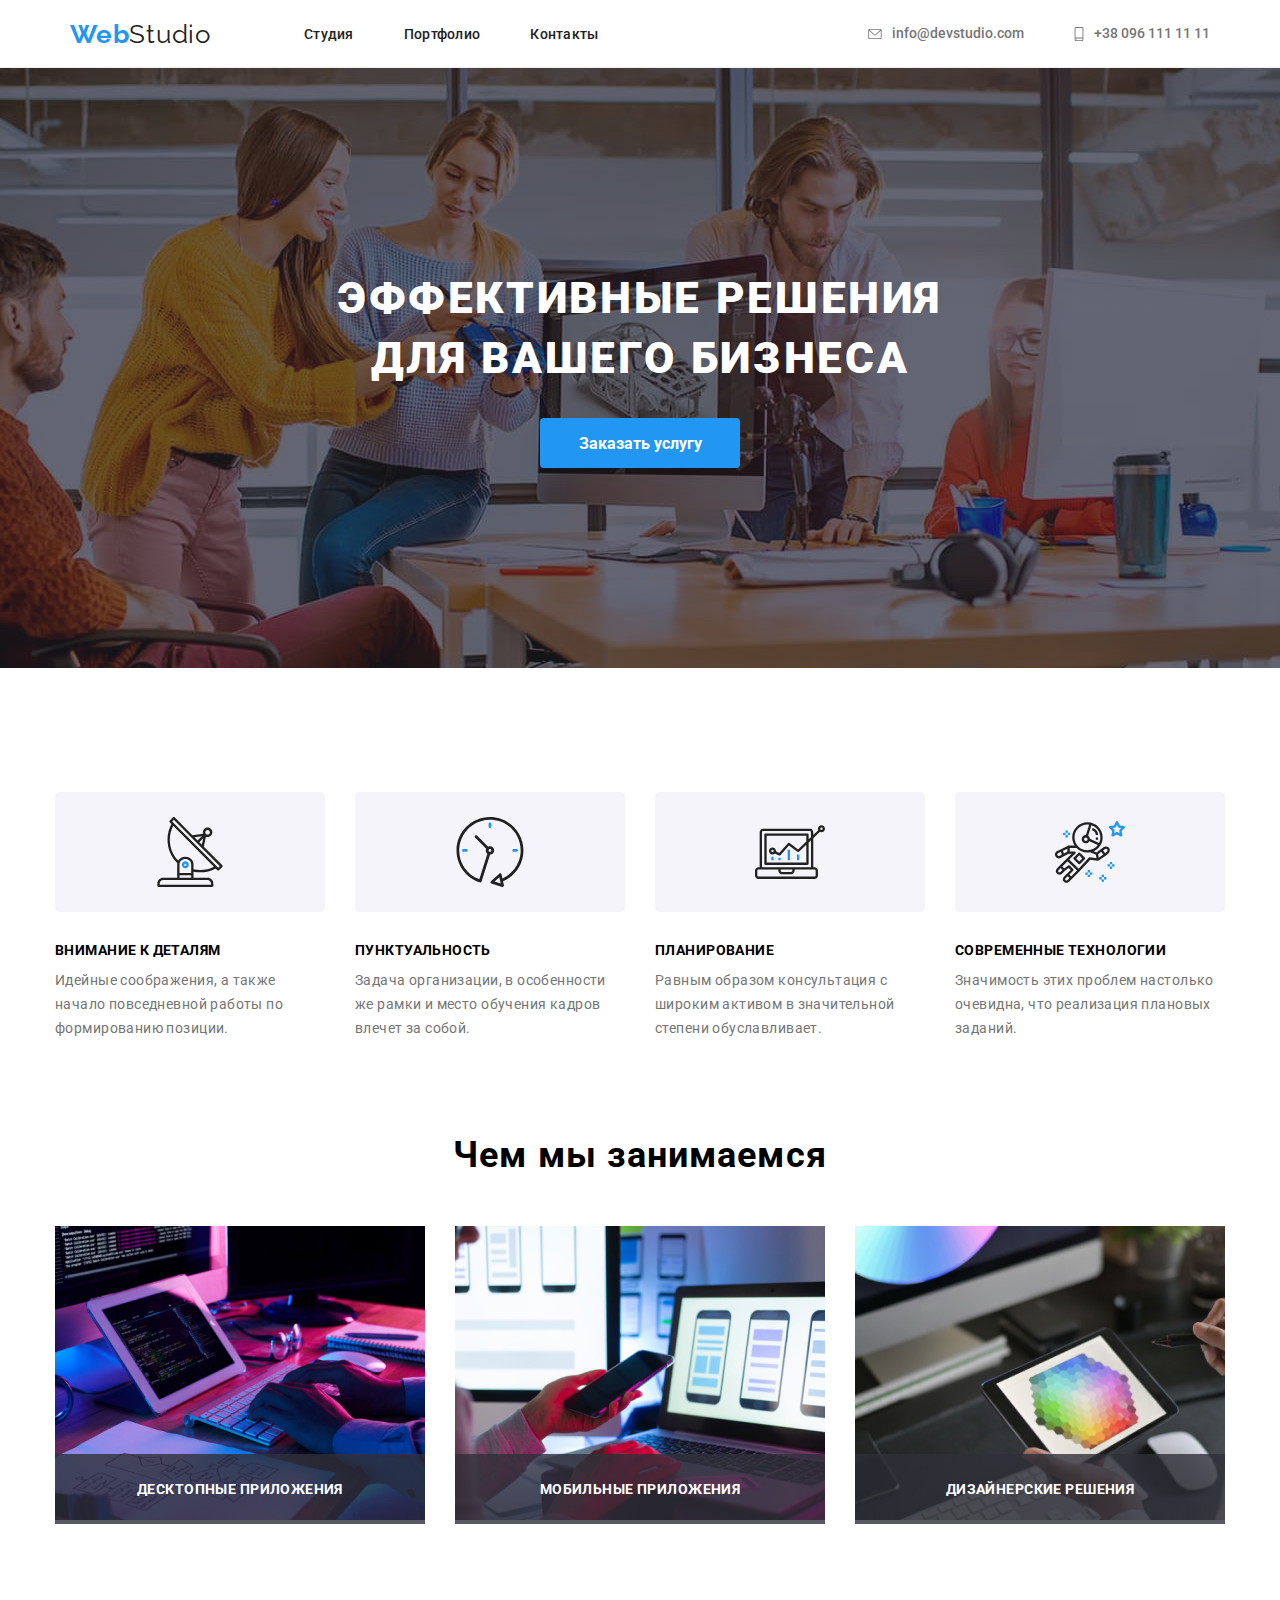
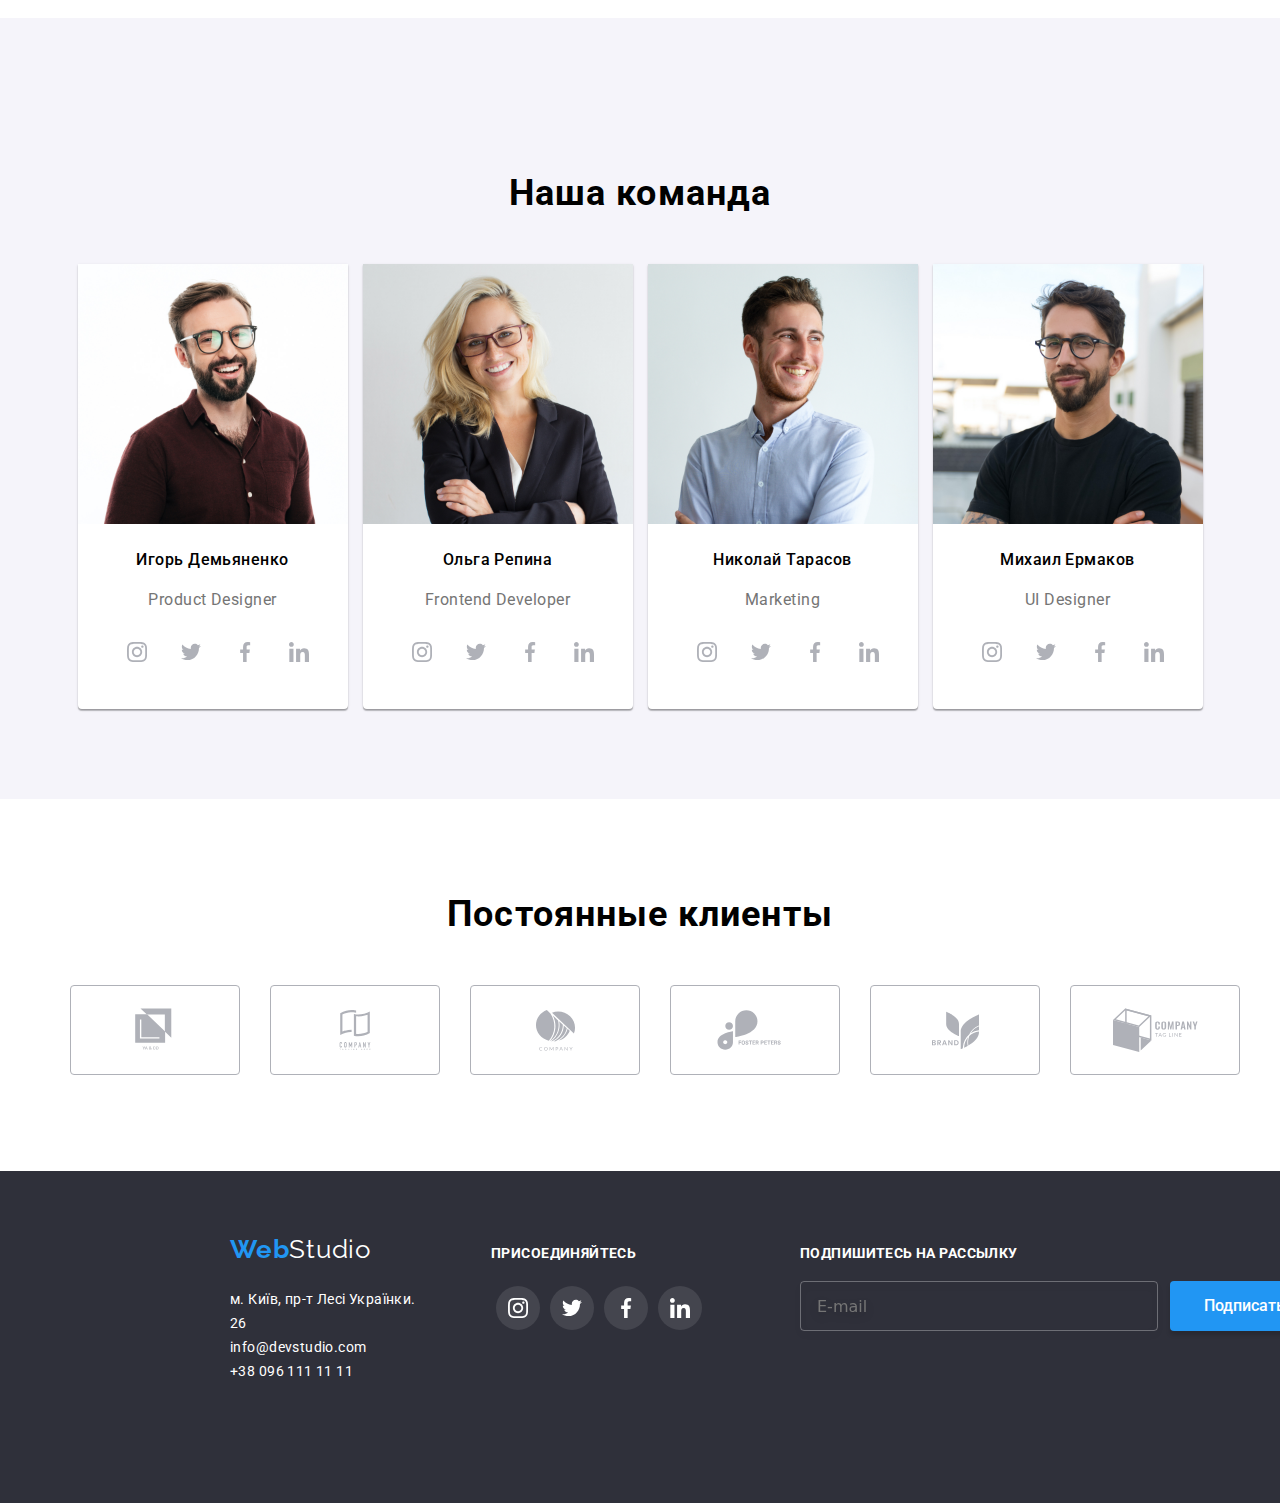
==== commit d2cdeda5: "h" ====
--- a/index.html
+++ b/index.html
@@ -29,6 +29,7 @@
           </a>
         </div>
 
+        <div class="menu-container" data-menu>
         <ul class="head-nav-link">
           <li class="nav-li">
             <a class="nav-link current-link" href="./index.html">Студия</a>
@@ -40,10 +41,11 @@
             <a class="nav-link" href="/">Контакты</a>
           </li>
         </ul>
+        
 
         <ul class="head-add">
           <li class="add-li">
-            <a class="add-link" href="mailto:info@devstudio.com">
+            <a class="add-link header_mail" href="mailto:info@devstudio.com">
               <svg class="mail-icon" width="16px" height="12px">
                 <use href="./photo/icomoon/symbol-defs.svg#icon-envelope"></use>
               </svg>
@@ -51,7 +53,7 @@
             </a>
           </li>
           <li class="add-li">
-            <a class="add-link" href="tel:+380961111111">
+            <a class="header_tel" href="tel:+380961111111">
               <svg class="tel-icon" width="10px" height="16px">
                 <use
                   href="./photo/icomoon/symbol-defs.svg#icon-smartphone"
@@ -62,8 +64,26 @@
           </li>
         </ul>
 
+        <ul class="header_menu-link">
+          <li>
+            <a class="header_links" href="#">Instagram</a>
+          </li>
+          <li>
+            <a class="header_links" href="#">Twitter</a>
+          </li>
+          <li>
+            <a class="header_links" href="#">Facebook</a>
+          </li>
+          <li>
+            <a class="header_links-lost" href="#">LinkedIn</a>
+          </li>
+        </ul>
+
+        </div>
+
         <button type="button" 
           class="menu-button"
+          data-menu-button
           aria-expanded="false">
           <svg class="header_menu-icon" 
               width="40px" 
@@ -74,10 +94,6 @@
               <use class="icon-cross" href="./photo/icomoon/symbol-defs.svg#icon-close-phone"></use>
           </svg>
         </button>
-
-        <div class="menu-container" data-menu>
-        
-        </div>
       
       </nav>
     </header>
--- a/css/main.min.css
+++ b/css/main.min.css
@@ -1,2 +1,2 @@
-.modal{top:50%;left:50%;-webkit-transform:translate(-50%, -50%);transform:translate(-50%, -50%)}body{background-color:#fff}ul{margin:0;padding:0;list-style:none}li{list-style:none}a{text-decoration:none;font-style:normal}p{color:#757575}.container{width:1170px;padding-left:15px;padding-right:15px;margin-left:auto;margin-right:auto}.footer-container{margin-left:auto;margin-right:auto;width:480px;padding-left:15px;padding-right:15px;background-color:#2f303a;padding-top:60px;padding-bottom:60px}@media screen and (min-width: 768px){.footer-container{width:768px}}@media screen and (min-width: 1170px){.footer-container{width:1170px;-webkit-box-align:baseline;-ms-flex-align:baseline;align-items:baseline;-webkit-box-pack:justify;-ms-flex-pack:justify;justify-content:space-between;display:-webkit-box;display:-ms-flexbox;display:flex}}@media screen and (min-width: 1170px){footer{max-width:1600px;background-color:#2f303a}.footer-social{margin-left:70px}}@media screen and (min-width: 480px) and (max-width: 767px){.footer_tablet-container{display:inline-block}}@media screen and (min-width: 768px){.footer_tablet-container{display:-webkit-box;display:-ms-flexbox;display:flex;-ms-flex-pack:distribute;justify-content:space-around}}@media screen and (min-width: 1170px){.footer_tablet-container{-webkit-box-align:baseline;-ms-flex-align:baseline;align-items:baseline;-webkit-box-pack:justify;-ms-flex-pack:justify;justify-content:space-between;display:-webkit-box;display:-ms-flexbox;display:flex}}.footer-logo{display:-webkit-box;display:-ms-flexbox;display:flex;-webkit-box-pack:center;-ms-flex-pack:center;justify-content:center}@media screen and (min-width: 1170px){.footer-logo{-webkit-box-pack:start;-ms-flex-pack:start;justify-content:start}}.footer_social-container{display:-webkit-box;display:-ms-flexbox;display:flex;-webkit-box-pack:center;-ms-flex-pack:center;justify-content:center;margin-top:20px;margin-bottom:60px}.logo-foot{color:#2196f3;font-family:Raleway;font-size:26px;font-style:normal;font-weight:700;line-height:31px;letter-spacing:0.03em;text-align:left}.logo-white{color:#fff;font-family:Raleway;font-size:26px;font-style:normal;font-weight:400;line-height:36px;letter-spacing:0.03em;text-align:left}.footer_addres{color:#fff;font-family:Roboto;font-size:14px;font-style:normal;font-weight:400;line-height:24px;letter-spacing:0.03em}.footer-ul{text-align:center;margin-top:20px;margin-bottom:60px}@media screen and (min-width: 1170px){.footer-ul{text-align:left}}.footer_social-container{display:-webkit-box;display:-ms-flexbox;display:flex;-webkit-box-pack:center;-ms-flex-pack:center;justify-content:center;margin-top:20px;margin-bottom:60px}.social-block-footer{display:-webkit-inline-box;display:-ms-inline-flexbox;display:inline-flex;-webkit-box-pack:justify;-ms-flex-pack:justify;justify-content:space-between;-webkit-box-align:center;-ms-flex-align:center;align-items:center}.social-link-footer{border-radius:50%;display:-webkit-inline-box;display:-ms-inline-flexbox;display:inline-flex;-webkit-box-pack:center;-ms-flex-pack:center;justify-content:center;-webkit-box-align:center;-ms-flex-align:center;align-items:center;width:44px;height:44px;color:#fff;background-color:rgba(255,255,255,0.1);-webkit-transition:background-color 250ms linear;transition:background-color 250ms linear}.social-link-footer:hover,.social-link-footer:focus{color:#fff;background-color:#2196f3}.social-li{margin:5px}.send-container{width:450px;text-align:center}@media screen and (min-width: 768px){.send-container{margin-right:auto;margin-left:auto}}@media screen and (min-width: 1170px){.send-container{margin-left:93px;margin-right:0;text-align:left;width:auto}}.follow-text{text-align:center;margin:0;font-family:Roboto;font-size:14px;font-style:normal;font-weight:700;line-height:16px;letter-spacing:0.03em;color:#ffffff;text-transform:uppercase}@media screen and (min-width: 1170px){.follow-text{text-align:left}}.send-container .follow-text{margin-bottom:20px}.footer-form{margin-right:auto;margin-left:auto}@media screen and (min-width: 1170px){.footer-form{display:-webkit-box;display:-ms-flexbox;display:flex;-webkit-box-align:center;-ms-flex-align:center;align-items:center}}.footer-follow{color:#ffffff;width:450px;height:50px;border:1px solid rgba(255,255,255,0.3);-webkit-box-sizing:border-box;box-sizing:border-box;-webkit-filter:drop-shadow(0px 4px 4px rgba(0,0,0,0.15));filter:drop-shadow(0px 4px 4px rgba(0,0,0,0.15));border-radius:4px;background:rgba(33,150,243,0);padding-left:16px}@media screen and (min-width: 1170px){.footer-follow{width:358px}}.follow-button{margin-top:20px;display:-webkit-inline-box;display:-ms-inline-flexbox;display:inline-flex;-webkit-box-align:center;-ms-flex-align:center;align-items:center;-webkit-box-pack:center;-ms-flex-pack:center;justify-content:center;width:200px;height:50px;border-style:none;outline:none;font-family:Roboto;font-size:16px;font-style:normal;font-weight:500;color:#fff;background-color:#2196f3;-webkit-box-shadow:0px 4px 4px rgba(0,0,0,0.15);box-shadow:0px 4px 4px rgba(0,0,0,0.15);border:1px solid transparent;border-radius:4px;text-align:center;text-decoration:none;line-height:26px}@media screen and (min-width: 1170px){.follow-button{margin-left:12px;margin-top:0}}.sand-icon{margin-left:10px;width:24px;height:24px;fill:#fff}.is-hidden{display:none}.backdrop{position:fixed;top:0;left:0;width:100%;height:100%;background-color:rgba(0,0,0,0.2)}.modal{width:528px;height:581px;background-color:#fff;position:absolute}.modal-close{position:absolute;top:8px;right:8px;width:30px;height:30px;border-radius:50%;background:#ffffff;border:1px solid rgba(0,0,0,0.1)}.modal-x{position:absolute;top:50%;left:50%;-webkit-transform:translate(-50%, -50%);transform:translate(-50%, -50%);fill:#212121}.modal-close .modal-x:hover{fill:#2196f3}.modal-container{display:inline-block;margin:40px}.modal-text{margin:0;padding-bottom:12px;font-family:Roboto;font-size:20px;font-style:normal;font-weight:700;line-height:23px;letter-spacing:0.03em}.input{width:448px;height:40px;border:1px solid rgba(33,33,33,0.2);-webkit-box-sizing:border-box;box-sizing:border-box;border-radius:4px;padding-left:35px}.input:focus,.input:hover{border:1px solid #2196f3;cursor:pointer}.input:focus+.modal-icon{fill:#2196f3}.input:hover+.modal-icon{fill:#2196f3}.textarea-madal{width:448px;height:120px;border:1px solid rgba(33,33,33,0.2);-webkit-box-sizing:border-box;box-sizing:border-box;border-radius:4px}.name-modal{margin-bottom:4px;font-family:Roboto;font-style:normal;font-weight:normal;font-size:12px;line-height:14px;letter-spacing:0.01em;color:#757575}.phone-modal{margin-bottom:4px;margin-top:10px;font-family:Roboto;font-style:normal;font-weight:normal;font-size:12px;line-height:14px;letter-spacing:0.01em;color:#757575}.mail-modal{margin-bottom:4px;margin-top:10px;font-family:Roboto;font-style:normal;font-weight:normal;font-size:12px;line-height:14px;letter-spacing:0.01em;color:#757575}.text-extra{margin-bottom:4px;margin-top:10px;font-family:Roboto;font-size:12px;line-height:14px;letter-spacing:0.01em;color:#757575}.textarea-madal{border:1px solid rgba(33,33,33,0.2);-webkit-box-sizing:border-box;box-sizing:border-box;border-radius:4px;resize:none;padding-top:12px;padding-left:16px}.textarea-madal:focus,.textarea-madal:hover{border:1px solid #2196f3;cursor:pointer}.checkbox-modal{margin-top:20px}.label{display:-webkit-box;display:-ms-flexbox;display:flex;-webkit-box-align:center;-ms-flex-align:center;align-items:center}.checkbox{-webkit-appearance:none;-moz-appearance:none;appearance:none}.checkbox-icon{display:inline-block;width:16px;height:15px;border:2px solid black;border-radius:4px;margin-right:7px}.checkbox:checked+.checkbox-icon{border-color:transparent;background-color:#2196f3;background-image:url(../photo/icon-check.svg);background-size:contain;background-origin:border-box}.text-agre{font-family:Roboto;font-style:normal;font-weight:normal;font-size:14px;line-height:24px;letter-spacing:0.03em;color:#757575}.agre-link{font-family:Roboto;font-style:normal;font-weight:normal;font-size:14px;line-height:24px;letter-spacing:0.03em;-webkit-text-decoration-line:underline;text-decoration-line:underline;color:#2196f3}.button-modal{margin-left:50%;margin-right:50%;-webkit-transform:translateX(-50%);transform:translateX(-50%);margin-top:30px;width:200px;height:50px;border-style:none;outline:none;font-family:Roboto;font-size:16px;font-style:normal;font-weight:500;color:#fff;border:1px solid transparent;border-radius:4px;text-align:center;text-decoration:none;line-height:26px;background-color:#2196f3;-webkit-box-shadow:0px 1px 3px rgba(0,0,0,0.12),0px 1px 1px rgba(0,0,0,0.14),0px 2px 1px rgba(0,0,0,0.2);box-shadow:0px 1px 3px rgba(0,0,0,0.12),0px 1px 1px rgba(0,0,0,0.14),0px 2px 1px rgba(0,0,0,0.2)}.modal-icon-container{position:relative}.modal-icon{position:absolute;left:12px;top:50%;-webkit-transform:translateY(-50%);transform:translateY(-50%);width:18px;height:18px;fill:#212121}header{border-bottom:1px solid #eeeeee;position:relative}.container-nav{background-color:#fff;-webkit-box-align:center;-ms-flex-align:center;align-items:center;display:-webkit-box;display:-ms-flexbox;display:flex;width:450px;padding-left:15px;padding-right:15px;margin-left:auto;margin-right:auto}.container-nav .logo-blue{color:#2196f3;font-family:Raleway;font-style:normal;font-weight:bold;font-size:24px;line-height:28px;letter-spacing:0.03em}@media screen and (min-width: 1170px){.container-nav .logo-blue{color:#2196f3;font-family:Raleway;font-size:26px;font-style:normal;font-weight:700;line-height:31px;letter-spacing:0.03em;text-align:left}}.container-nav .logo{color:#212121;font-family:Raleway;font-style:normal;font-weight:bold;font-size:24px;line-height:28px;letter-spacing:0.03em}@media screen and (min-width: 1170px){.container-nav .logo{color:#212121;font-family:Raleway;font-size:26px;font-style:normal;font-weight:400;line-height:36px;letter-spacing:0.03em;text-align:left}}.container-nav .logo-header{padding-top:16px;padding-bottom:16px}@media screen and (min-width: 1170px){.container-nav .logo-header{padding-top:24px;padding-bottom:15px}}.container-nav .menu-button{z-index:1;left:0;background-color:transparent;border:none;cursor:pointer;color:#212121;margin-left:auto}@media screen and (min-width: 767px){.container-nav .menu-button{display:none}}.container-nav .header_menu-icon{fill:currentColor}.container-nav .menu-button .icon-cross{display:none}.container-nav .menu-button.is-open .icon-cross{display:block}.container-nav .menu-button.is-open .icon-menu{display:none}.container-nav .menu-container{position:absolute;background-color:#fff;top:0;right:0;left:0;width:100vh}.container-nav .menu-container.is-open{display:block}.container-nav .head-nav-link{display:none}@media screen and (min-width: 768px){.container-nav .head-nav-link{display:-webkit-box;display:-ms-flexbox;display:flex;margin-left:88px}}@media screen and (min-width: 1170px){.container-nav .head-nav-link{display:-webkit-box;display:-ms-flexbox;display:flex;margin-left:93px}}.container-nav .nav-link{position:relative;display:block;padding-top:25px;padding-bottom:25px;margin-top:10px;color:#212121;font-family:Roboto;font-size:14px;font-weight:500;line-height:16px;letter-spacing:0.02em;-webkit-transition:color 250ms linear;transition:color 250ms linear}.container-nav .nav-link::after{content:"";position:absolute;bottom:0;left:0;display:block;width:100%;height:4px;border-radius:4px;background-color:#2196f3;opacity:0;-webkit-transition:opacity 250ms linear;transition:opacity 250ms linear}.container-nav .nav-link .current-link.nav-link::after,.container-nav .nav-link .nav-link:hover::after{opacity:1}.container-nav .nav-link:hover::after,.container-nav .nav-link:focus::after{opacity:1}.container-nav .nav-link:focus,.container-nav .nav-link:hover{color:#2196f3}.container-nav .head-nav-link .nav-li+.nav-li{margin-left:50px}.container-nav .head-add{display:none}@media (min-width: 768px){.container-nav .head-add{display:block;margin-left:auto}}@media screen and (min-width: 1170px){.container-nav .head-add{display:-webkit-box;display:-ms-flexbox;display:flex;margin-left:auto}}.container-nav .tel-icon{margin-right:8px;fill:currentColor;width:10px;height:14px}@media screen and (min-width: 1170px){.container-nav .tel-icon{margin-right:10px}}.container-nav .mail-icon{margin-right:8px;fill:currentColor;width:14px;height:10px}@media screen and (min-width: 1170px){.container-nav .mail-icon{margin-right:10px}}.container-nav .add-link{padding-top:5px;padding-bottom:5px;color:#757575;font-family:Roboto;font-size:12px;font-style:normal;font-weight:500;-webkit-transition:color 250ms linear;transition:color 250ms linear}.container-nav .add-link:focus,.container-nav .add-link:hover{color:#2196f3}@media screen and (min-width: 1170px){.container-nav .add-link{display:-webkit-inline-box;display:-ms-inline-flexbox;display:inline-flex;-webkit-box-align:center;-ms-flex-align:center;align-items:center;-webkit-box-pack:center;-ms-flex-pack:center;justify-content:center;padding-top:20px;padding-bottom:20px;color:#757575;font-family:Roboto;font-size:14px;font-style:normal;font-weight:500;-webkit-transition:color 250ms linear;transition:color 250ms linear}.container-nav .add-link:focus,.container-nav .add-link:hover{color:#2196f3}}@media screen and (min-width: 1170px){.container-nav .head-add .add-li+.add-li{margin-left:50px}}@media screen and (min-width: 768px){.container-nav{width:738px}}@media screen and (min-width: 1170px){.container-nav{width:1170px}}.hero-section{margin-left:auto;margin-right:auto;min-width:480px}.hero-container{background-image:-webkit-gradient(linear, left top, left bottom, from(rgba(47,48,58,0.4)), to(rgba(47,48,58,0.4))),url(../photo/img_tel/Header.jpg);background-image:linear-gradient(to bottom, rgba(47,48,58,0.4), rgba(47,48,58,0.4)),url(../photo/img_tel/Header.jpg);background-color:#2f303a;background-position:center;background-size:cover;background-repeat:no-repeat;display:-webkit-box;display:-ms-flexbox;display:flex;height:400px;-webkit-box-orient:vertical;-webkit-box-direction:normal;-ms-flex-direction:column;flex-direction:column;-webkit-box-align:center;-ms-flex-align:center;align-items:center;-webkit-box-pack:center;-ms-flex-pack:center;justify-content:center}@media screen and (min-device-pixel-ratio: 2), screen and (-webkit-min-device-pixel-ratio: 2), screen and (min-resolution: 192dpi), screen and (min-resolution: 2dppx){.hero-container{background-image:-webkit-gradient(linear, left top, left bottom, from(rgba(47,48,58,0.4))),url(../photo/img_tel/Header_2x.jpg);background-image:linear-gradient(to bottom rgba(47,48,58,0.4), rgba(47,48,58,0.4)),url(../photo/img_tel/Header_2x.jpg)}}@media screen and (min-width: 768px){.hero-container{background-image:-webkit-gradient(linear, left top, left bottom, from(rgba(47,48,58,0.4))),url(../photo/img_tab/Header.jpg);background-image:linear-gradient(to bottom rgba(47,48,58,0.4), rgba(47,48,58,0.4)),url(../photo/img_tab/Header.jpg)}}@media screen and (min-width: 768px) and (min-device-pixel-ratio: 2), screen and (min-width: 768px) and (-webkit-min-device-pixel-ratio: 2), screen and (min-width: 768px) and (min-resolution: 192dpi), screen and (min-width: 768px) and (min-resolution: 2dppx){.hero-container{background-image:-webkit-gradient(linear, left top, left bottom, from(rgba(47,48,58,0.4))),url(../photo/img_tab/Header_2x.jpg);background-image:linear-gradient(to bottom rgba(47,48,58,0.4), rgba(47,48,58,0.4)),url(../photo/img_tab/Header_2x.jpg)}}@media screen and (min-width: 1170px){.hero-container{background-image:-webkit-gradient(linear, left top, left bottom, from(rgba(47,48,58,0.4)), to(rgba(47,48,58,0.4))),url(../photo/hero-overlay-after.jpg);background-image:linear-gradient(to bottom, rgba(47,48,58,0.4), rgba(47,48,58,0.4)),url(../photo/hero-overlay-after.jpg)}}.hero-button{padding:10px 32px;margin-top:30px;min-width:200px;height:50px;border-style:none;outline:none;font-family:Roboto;font-size:16px;font-style:normal;font-weight:700;color:#fff;background-color:#2196f3;border:1px solid transparent;border-radius:4px;text-align:center;text-decoration:none;line-height:1px}.hero-text{color:#fff;font-family:Roboto;font-size:26px;margin-top:0px;margin-bottom:0px;font-style:normal;font-weight:900;font-size:26px;line-height:42px;text-align:center;letter-spacing:0.06em;text-transform:uppercase}@media screen and (min-width: 1170px){.hero-text{font-size:44px;font-style:normal;line-height:60px;margin-top:0px;margin-bottom:0px}}.hero-text-container{width:360px;margin:0 auto}@media screen and (min-width: 1170px){.hero-text-container{width:696px;margin:0 auto}}.advantage-section{margin-top:60px;margin-bottom:60px}@media screen and (min-width: 1170px){.advantage-section{margin-top:94px}}.advantage_container{width:480px;padding-left:15px;padding-right:15px;margin-left:auto;margin-right:auto}@media screen and (min-width: 768px){.advantage_container{width:738px;padding:0}}@media screen and (min-width: 1170px){.advantage_container{width:1170px}}@media screen and (min-width: 768px){.main-best-ul{width:738px;display:-webkit-box;display:-ms-flexbox;display:flex;-ms-flex-wrap:wrap;flex-wrap:wrap}}@media screen and (min-width: 1170px){.main-best-ul{width:1170px;display:-webkit-box;display:-ms-flexbox;display:flex;-ms-flex-wrap:nowrap;flex-wrap:nowrap}}.avantage_text-section{width:450px;margin-top:30px}@media screen and (min-width: 768px){.avantage_text-section{width:354px;margin-top:30px}}.advantage_card{display:-webkit-box;display:-ms-flexbox;display:flex;-webkit-box-align:center;-ms-flex-align:center;align-items:center;-webkit-box-pack:center;-ms-flex-pack:center;justify-content:center;border-radius:4px;width:450px;height:120px;background-color:#f5f4fa}@media screen and (min-width: 768px){.advantage_card{width:354px}}@media screen and (min-width: 1170px){.advantage_card{width:270px}}@media screen and (min-width: 768px) and (max-width: 1169px){.main-best-li:nth-child(2n){margin-right:0px}}@media screen and (min-width: 1170px){.main-best-ul .main-best-li+.main-best-li{margin-left:30px}}.main-best-li{margin-top:30px}@media screen and (min-width: 768px) and (max-width: 1169px){.main-best-li{margin-right:30px;margin-top:0;margin-bottom:30px}}@media screen and (min-width: 1170px){.main-best-li{width:270px}}@media screen and (min-width: 768px){.main-best-ul{display:-webkit-box;display:-ms-flexbox;display:flex}}.advantage_title{text-align:center;margin:0px;padding-bottom:10px;font-family:Roboto;font-style:normal;font-weight:bold;font-size:14px;line-height:16px;letter-spacing:0.03em;text-transform:uppercase}@media screen and (min-width: 1170px){.advantage_title{text-align:left}}.advantage_text{margin:0px;font-family:Roboto;font-size:14px;font-style:normal;font-weight:400;line-height:24px;letter-spacing:0.03em;text-align:left}@media screen and (min-width: 1170px){.advantage_text{width:270px}}.wwd-section{margin-top:94px;margin-top:94px;display:none}@media screen and (min-width: 1170px){.wwd-section{width:1170px;display:-webkit-box;display:-ms-flexbox;display:flex;-webkit-box-pack:center;-ms-flex-pack:center;justify-content:center;margin-left:auto;margin-right:auto}}.wwd-container{width:1170px;margin-left:auto;margin-right:auto}.wwd{margin:0px;font-family:Roboto;font-size:36px;font-style:normal;font-weight:700;line-height:42px;letter-spacing:0.03em;text-align:center}.wwd-img-ul{display:-webkit-box;display:-ms-flexbox;display:flex;padding-left:0px;padding-top:50px}.wwd-img-li{margin-right:30px;position:relative}.wwd-shadow{position:absolute;bottom:0;left:0;width:100%;height:70px;background:rgba(47,48,58,0.8)}.shadow-text{margin:0;padding-top:27px;font-family:Roboto;font-style:normal;font-weight:bold;font-size:14px;line-height:16px;text-align:center;letter-spacing:0.03em;text-transform:uppercase;color:#fff}.wwd-img-li:last-child{margin-right:0px}@media screen and (min-width: 480px) and (max-width: 590px){.team-section{width:480px}}@media screen and (min-width: 768px) and (max-width: 1169px){.team-section{width:768px}}@media screen and (min-width: 1170px){.team-section{padding-top:94px;padding-bottom:94px;background-color:#f5f4fa}}.team-container{width:480px;margin-top:60px;padding-bottom:60px;background-color:#f5f4fa;padding-left:15px;padding-right:15px;margin-left:auto;margin-right:auto}@media screen and (min-width: 768px){.team-container{width:768px}}@media screen and (min-width: 1170px){.team-container{width:1170px}}.team-ul{padding-top:50px;padding-left:0px}@media screen and (min-width: 768px) and (max-width: 1169px){.team-ul{width:768px;display:-webkit-inline-box;display:-ms-inline-flexbox;display:inline-flex;-ms-flex-wrap:wrap;flex-wrap:wrap;padding-left:0;margin-left:0}}@media screen and (min-width: 1170px){.team-ul{-webkit-box-pack:center;-ms-flex-pack:center;justify-content:center;padding-top:50px;display:-webkit-box;display:-ms-flexbox;display:flex;padding-left:0px}}.team-li{margin-right:auto;margin-left:auto;background-color:#fff;margin-bottom:30px;-webkit-box-shadow:0px 1px 3px rgba(0,0,0,0.12),0px 1px 1px rgba(0,0,0,0.14),0px 2px 1px rgba(0,0,0,0.2);box-shadow:0px 1px 3px rgba(0,0,0,0.12),0px 1px 1px rgba(0,0,0,0.14),0px 2px 1px rgba(0,0,0,0.2);border-radius:0px 0px 4px 4px}@media screen and (min-width: 768px) and (max-width: 1169px){.team-li{width:354px;margin-right:30px;margin-left:0}}@media screen and (min-width: 1170px){.team-li{width:270px}}@media screen and (min-width: 768px) and (max-width: 1169px){.team-li:nth-child(2n){margin-right:0px}}.team_img{width:450px;height:460px}@media screen and (min-width: 768px){.team_img{width:354px;height:374px}}@media screen and (min-width: 1170px){.team_img{width:270px;height:260px}}.social-link{border-radius:50%;display:-webkit-inline-box;display:-ms-inline-flexbox;display:inline-flex;-webkit-box-pack:center;-ms-flex-pack:center;justify-content:center;-webkit-box-align:center;-ms-flex-align:center;align-items:center;width:44px;height:44px;color:#afb1b8;background-color:#fff;-webkit-transition:color 250ms linear;transition:color 250ms linear;-webkit-transition:background-color 250ms linear;transition:background-color 250ms linear}.social-link:hover,.social-link:focus{color:#fff;background-color:#2196f3}.social-block{width:206px;padding-bottom:30px;display:-webkit-box;display:-ms-flexbox;display:flex;-webkit-box-pack:justify;-ms-flex-pack:justify;justify-content:space-between;-webkit-box-align:center;-ms-flex-align:center;align-items:center;margin-right:auto;margin-left:auto}.social-icon{width:20px;height:20px;fill:currentColor}.team-text{margin:0}.team{padding-top:60px;margin:0px;font-family:Roboto;font-size:36px;font-style:normal;font-weight:700;line-height:42px;letter-spacing:0.03em;text-align:center}.name{font-family:Roboto;font-size:16px;font-style:normal;font-weight:500;line-height:19px;letter-spacing:0.03em;text-align:center}.profession{font-family:Roboto;font-size:16px;font-style:normal;font-weight:400;line-height:19px;letter-spacing:0.03em;text-align:center}.clients-section{padding-top:60px;padding-bottom:60px}@media screen and (min-width: 1170px){.clients-section{padding-top:94px;padding-bottom:94px}}.clients-container{width:480px;padding-left:15px;padding-right:15px;margin-left:auto;margin-right:auto}@media screen and (min-width: 768px){.clients-container{width:768px}}@media screen and (min-width: 1170px){.clients-container{width:1170px;padding-left:15px;padding-right:15px;margin-left:auto;margin-right:auto}}.clients-ul{display:-webkit-box;display:-ms-flexbox;display:flex;-webkit-box-pack:center;-ms-flex-pack:center;justify-content:center;padding-top:50px;padding-left:0px;-ms-flex-wrap:wrap;flex-wrap:wrap}@media screen and (min-width: 1170px){.clients-ul{width:1170px;-ms-flex-wrap:nowrap;flex-wrap:nowrap}}@media screen and (min-width: 375px) and (max-width: 767px){.clients-li{margin-right:30px;margin-bottom:30px}.clients-li:nth-child(2n){margin-right:0px}}@media screen and (min-width: 768px) and (max-width: 1169px){.clients-li{margin-right:30px;margin-bottom:30px}.clients-li:nth-child(3n){margin-right:0px}}@media screen and (min-width: 1170px){.clients-li{margin:15px}}.clients-link{display:-webkit-inline-box;display:-ms-inline-flexbox;display:inline-flex;-webkit-box-pack:center;-ms-flex-pack:center;justify-content:center;-webkit-box-align:center;-ms-flex-align:center;align-items:center;width:210px;height:90px;border:1px solid #afb1b8;border-radius:4px;color:#afb1b8;-webkit-transition:color 250ms linear;transition:color 250ms linear}.clients-link:hover,.clients-link:focus{color:#2196f3;border-color:#2196f3}@media screen and (min-width: 1170px){.clients-link{width:170px}}.clients-icon{fill:currentColor}.photo-ul{width:450px;display:-webkit-box;display:-ms-flexbox;display:flex;-ms-flex-wrap:wrap;flex-wrap:wrap;padding-left:0px}@media screen and (min-width: 768px){.photo-ul{width:768px}}@media screen and (min-width: 1170px){.photo-ul{width:1170px}}.photo-element{width:450px;margin-bottom:30px}@media screen and (min-width: 768px) and (max-width: 1169px){.photo-element{width:354px;height:440px;margin-right:30px;-webkit-box-sizing:border-box;box-sizing:border-box}.photo-element:nth-child(2n){margin-right:0px}}@media screen and (min-width: 1170px){.photo-element{width:370px;height:404px;margin-right:30px}.photo-element:nth-child(3n){margin-right:0px}}.photo-portfolio{position:relative;overflow:hidden}.portfolio_photo-file{width:450px;height:294px}@media screen and (min-width: 768px){.portfolio_photo-file{width:354px;height:294px}}@media screen and (min-width: 1170px){.portfolio_photo-file{width:370px;height:294px}}.portfolio-overlay{position:absolute;left:0;top:0;width:100%;height:100%;background:rgba(33,150,243,0.9);-webkit-transition:-webkit-transform 250ms linear;transition:-webkit-transform 250ms linear;transition:transform 250ms linear;transition:transform 250ms linear, -webkit-transform 250ms linear;-webkit-transform:translateY(100%);transform:translateY(100%)}.pic-link{border:1px solid #eeeeee;-webkit-box-sizing:border-box;box-sizing:border-box;display:block}.pic-link:hover .portfolio-overlay{-webkit-transform:translateY(0);transform:translateY(0)}.pic-link:focus .portfolio-overlay{-webkit-transform:translateY(0);transform:translateY(0)}.pic-link:focus,.pic-link:hover{-webkit-box-shadow:0px 4px 4px rgba(0,0,0,0.25),0px 4px 4px rgba(0,0,0,0.25),0px 4px 4px rgba(0,0,0,0.25);box-shadow:0px 4px 4px rgba(0,0,0,0.25),0px 4px 4px rgba(0,0,0,0.25),0px 4px 4px rgba(0,0,0,0.25);cursor:pointer}@media screen and (min-width: 768px){.pic-link{width:354px;height:440px}}@media screen and (min-width: 1170px){.pic-link{width:370px;height:404px}}.name-project{color:#212121;font-family:Roboto;font-size:18px;font-style:normal;font-weight:700;line-height:36px;letter-spacing:0.06em;text-align:left;margin-top:0px;margin-bottom:0px}.about-project{font-family:Roboto;font-size:16px;font-style:normal;font-weight:400;line-height:30px;letter-spacing:0.03em;text-align:left;margin-top:0px;margin-bottom:0px}.Portfolio-text{margin-top:20px;margin-left:24px}.ppt{padding-left:24px;padding-top:63px;font-family:Roboto;font-style:normal;font-weight:normal;font-size:18px;line-height:28px;letter-spacing:0.03em;color:#ffffff}.portfolio-section{margin-top:60px;margin-bottom:60px}@media screen and (min-width: 768px){.portfolio-section{margin-bottom:30px}}.portfolio-container{width:480px;padding-left:15px;padding-right:15px;margin-left:auto;margin-right:auto}@media screen and (min-width: 768px){.portfolio-container{width:768px}}@media screen and (min-width: 1170px){.portfolio-container{width:1206px}}.portfolio-buttons-section{margin-bottom:40px}@media screen and (min-width: 768px){.portfolio-buttons-section{margin-bottom:30px}}.portfolio-buttons-ul{display:-webkit-box;display:-ms-flexbox;display:flex;-webkit-box-pack:start;-ms-flex-pack:start;justify-content:start;padding-left:0px;-ms-flex-wrap:wrap;flex-wrap:wrap}@media screen and (min-width: 768px){.portfolio-buttons-ul{-webkit-box-pack:center;-ms-flex-pack:center;justify-content:center}}.portfolio-buttons-li{margin-bottom:15px;padding-right:8px}.portfolio-buttons-li:last-child{padding-right:0px}@media screen and (min-width: 768px){.portfolio-buttons-li{margin-bottom:0}}.portfolio-button{padding:6px 22px;border-style:none;outline:none;font-family:Roboto;font-size:16px;font-style:normal;font-weight:500;color:#212121;background-color:#f5f4fa;border:1px solid transparent;border-radius:4px;text-align:center;text-decoration:none;line-height:26px;-webkit-transition:color 250ms linear;transition:color 250ms linear;-webkit-transition:background-color 250ms linear;transition:background-color 250ms linear}.portfolio-button:focus,.portfolio-button:hover{color:#fff;-webkit-box-shadow:0px 3px 1px rgba(0,0,0,0.1),0px 1px 2px rgba(0,0,0,0.08),0px 2px 2px rgba(0,0,0,0.12);box-shadow:0px 3px 1px rgba(0,0,0,0.1),0px 1px 2px rgba(0,0,0,0.08),0px 2px 2px rgba(0,0,0,0.12)}.portfolio-button:focus,.portfolio-button:hover{background-color:#2196f3;cursor:pointer}
+.modal{top:50%;left:50%;-webkit-transform:translate(-50%, -50%);transform:translate(-50%, -50%)}body{background-color:#fff}ul{margin:0;padding:0;list-style:none}li{list-style:none}a{text-decoration:none;font-style:normal}p{color:#757575}.container{width:1170px;padding-left:15px;padding-right:15px;margin-left:auto;margin-right:auto}footer{width:480px;background-color:#2f303a;padding-top:60px;padding-bottom:60px;margin-left:auto;margin-right:auto}@media screen and (min-width: 768px){footer{width:768px}}@media screen and (min-width: 1170px){footer{width:1600px}}.footer-container{margin-left:auto;margin-right:auto;width:480px;padding-left:15px;padding-right:15px}@media screen and (min-width: 768px){.footer-container{width:768px}}@media screen and (min-width: 1170px){.footer-container{width:1170px;-webkit-box-align:baseline;-ms-flex-align:baseline;align-items:baseline;-webkit-box-pack:justify;-ms-flex-pack:justify;justify-content:space-between;display:-webkit-box;display:-ms-flexbox;display:flex}}@media screen and (min-width: 1170px){footer{max-width:1600px;background-color:#2f303a}.footer-social{margin-left:70px}}@media screen and (min-width: 480px) and (max-width: 767px){.footer_tablet-container{display:block}}@media screen and (min-width: 768px){.footer_tablet-container{display:-webkit-box;display:-ms-flexbox;display:flex;-ms-flex-pack:distribute;justify-content:space-around}}@media screen and (min-width: 1170px){.footer_tablet-container{-webkit-box-align:baseline;-ms-flex-align:baseline;align-items:baseline;-webkit-box-pack:justify;-ms-flex-pack:justify;justify-content:space-between;display:-webkit-box;display:-ms-flexbox;display:flex}}.footer-logo{display:-webkit-box;display:-ms-flexbox;display:flex;-webkit-box-pack:center;-ms-flex-pack:center;justify-content:center}@media screen and (min-width: 1170px){.footer-logo{-webkit-box-pack:start;-ms-flex-pack:start;justify-content:start}}.footer_social-container{display:-webkit-box;display:-ms-flexbox;display:flex;-webkit-box-pack:center;-ms-flex-pack:center;justify-content:center;margin-top:20px;margin-bottom:60px}.logo-foot{color:#2196f3;font-family:Raleway;font-size:26px;font-style:normal;font-weight:700;line-height:31px;letter-spacing:0.03em;text-align:left}.logo-white{color:#fff;font-family:Raleway;font-size:26px;font-style:normal;font-weight:400;line-height:36px;letter-spacing:0.03em;text-align:left}.footer_addres{color:#fff;font-family:Roboto;font-size:14px;font-style:normal;font-weight:400;line-height:24px;letter-spacing:0.03em}.footer-ul{text-align:center;margin-top:20px;margin-bottom:60px}@media screen and (min-width: 1170px){.footer-ul{text-align:left}}.footer_social-container{display:-webkit-box;display:-ms-flexbox;display:flex;-webkit-box-pack:center;-ms-flex-pack:center;justify-content:center;margin-top:20px;margin-bottom:60px}.social-block-footer{display:-webkit-inline-box;display:-ms-inline-flexbox;display:inline-flex;-webkit-box-pack:justify;-ms-flex-pack:justify;justify-content:space-between;-webkit-box-align:center;-ms-flex-align:center;align-items:center}.social-link-footer{border-radius:50%;display:-webkit-inline-box;display:-ms-inline-flexbox;display:inline-flex;-webkit-box-pack:center;-ms-flex-pack:center;justify-content:center;-webkit-box-align:center;-ms-flex-align:center;align-items:center;width:44px;height:44px;color:#fff;background-color:rgba(255,255,255,0.1);-webkit-transition:background-color 250ms linear;transition:background-color 250ms linear}.social-link-footer:hover,.social-link-footer:focus{color:#fff;background-color:#2196f3}.social-li{margin:5px}.send-container{width:450px;text-align:center}@media screen and (min-width: 768px){.send-container{margin-right:auto;margin-left:auto}}@media screen and (min-width: 1170px){.send-container{margin-left:93px;margin-right:0;text-align:left;width:auto}}.follow-text{text-align:center;margin:0;font-family:Roboto;font-size:14px;font-style:normal;font-weight:700;line-height:16px;letter-spacing:0.03em;color:#ffffff;text-transform:uppercase}@media screen and (min-width: 1170px){.follow-text{text-align:left}}.send-container .follow-text{margin-bottom:20px}.footer-form{margin-right:auto;margin-left:auto}@media screen and (min-width: 1170px){.footer-form{display:-webkit-box;display:-ms-flexbox;display:flex;-webkit-box-align:center;-ms-flex-align:center;align-items:center}}.footer-follow{color:#ffffff;width:450px;height:50px;border:1px solid rgba(255,255,255,0.3);-webkit-box-sizing:border-box;box-sizing:border-box;-webkit-filter:drop-shadow(0px 4px 4px rgba(0,0,0,0.15));filter:drop-shadow(0px 4px 4px rgba(0,0,0,0.15));border-radius:4px;background:rgba(33,150,243,0);padding-left:16px}@media screen and (min-width: 1170px){.footer-follow{width:358px}}.follow-button{margin-top:20px;display:-webkit-inline-box;display:-ms-inline-flexbox;display:inline-flex;-webkit-box-align:center;-ms-flex-align:center;align-items:center;-webkit-box-pack:center;-ms-flex-pack:center;justify-content:center;width:200px;height:50px;border-style:none;outline:none;font-family:Roboto;font-size:16px;font-style:normal;font-weight:500;color:#fff;background-color:#2196f3;-webkit-box-shadow:0px 4px 4px rgba(0,0,0,0.15);box-shadow:0px 4px 4px rgba(0,0,0,0.15);border:1px solid transparent;border-radius:4px;text-align:center;text-decoration:none;line-height:26px}@media screen and (min-width: 1170px){.follow-button{margin-left:12px;margin-top:0}}.sand-icon{margin-left:10px;width:24px;height:24px;fill:#fff}.is-hidden{display:none}.backdrop{position:fixed;top:0;left:0;width:100%;height:100%;background-color:rgba(0,0,0,0.2)}.modal{width:528px;height:581px;background-color:#fff;position:absolute}.modal-close{position:absolute;top:8px;right:8px;width:30px;height:30px;border-radius:50%;background:#ffffff;border:1px solid rgba(0,0,0,0.1)}.modal-x{position:absolute;top:50%;left:50%;-webkit-transform:translate(-50%, -50%);transform:translate(-50%, -50%);fill:#212121}.modal-close .modal-x:hover{fill:#2196f3}.modal-container{display:inline-block;margin:40px}.modal-text{margin:0;padding-bottom:12px;font-family:Roboto;font-size:20px;font-style:normal;font-weight:700;line-height:23px;letter-spacing:0.03em}.input{width:448px;height:40px;border:1px solid rgba(33,33,33,0.2);-webkit-box-sizing:border-box;box-sizing:border-box;border-radius:4px;padding-left:35px}.input:focus,.input:hover{border:1px solid #2196f3;cursor:pointer}.input:focus+.modal-icon{fill:#2196f3}.input:hover+.modal-icon{fill:#2196f3}.textarea-madal{width:448px;height:120px;border:1px solid rgba(33,33,33,0.2);-webkit-box-sizing:border-box;box-sizing:border-box;border-radius:4px}.name-modal{margin-bottom:4px;font-family:Roboto;font-style:normal;font-weight:normal;font-size:12px;line-height:14px;letter-spacing:0.01em;color:#757575}.phone-modal{margin-bottom:4px;margin-top:10px;font-family:Roboto;font-style:normal;font-weight:normal;font-size:12px;line-height:14px;letter-spacing:0.01em;color:#757575}.mail-modal{margin-bottom:4px;margin-top:10px;font-family:Roboto;font-style:normal;font-weight:normal;font-size:12px;line-height:14px;letter-spacing:0.01em;color:#757575}.text-extra{margin-bottom:4px;margin-top:10px;font-family:Roboto;font-size:12px;line-height:14px;letter-spacing:0.01em;color:#757575}.textarea-madal{border:1px solid rgba(33,33,33,0.2);-webkit-box-sizing:border-box;box-sizing:border-box;border-radius:4px;resize:none;padding-top:12px;padding-left:16px}.textarea-madal:focus,.textarea-madal:hover{border:1px solid #2196f3;cursor:pointer}.checkbox-modal{margin-top:20px}.label{display:-webkit-box;display:-ms-flexbox;display:flex;-webkit-box-align:center;-ms-flex-align:center;align-items:center}.checkbox{-webkit-appearance:none;-moz-appearance:none;appearance:none}.checkbox-icon{display:inline-block;width:16px;height:15px;border:2px solid black;border-radius:4px;margin-right:7px}.checkbox:checked+.checkbox-icon{border-color:transparent;background-color:#2196f3;background-image:url(../photo/icon-check.svg);background-size:contain;background-origin:border-box}.text-agre{font-family:Roboto;font-style:normal;font-weight:normal;font-size:14px;line-height:24px;letter-spacing:0.03em;color:#757575}.agre-link{font-family:Roboto;font-style:normal;font-weight:normal;font-size:14px;line-height:24px;letter-spacing:0.03em;-webkit-text-decoration-line:underline;text-decoration-line:underline;color:#2196f3}.button-modal{margin-left:50%;margin-right:50%;-webkit-transform:translateX(-50%);transform:translateX(-50%);margin-top:30px;width:200px;height:50px;border-style:none;outline:none;font-family:Roboto;font-size:16px;font-style:normal;font-weight:500;color:#fff;border:1px solid transparent;border-radius:4px;text-align:center;text-decoration:none;line-height:26px;background-color:#2196f3;-webkit-box-shadow:0px 1px 3px rgba(0,0,0,0.12),0px 1px 1px rgba(0,0,0,0.14),0px 2px 1px rgba(0,0,0,0.2);box-shadow:0px 1px 3px rgba(0,0,0,0.12),0px 1px 1px rgba(0,0,0,0.14),0px 2px 1px rgba(0,0,0,0.2)}.modal-icon-container{position:relative}.modal-icon{position:absolute;left:12px;top:50%;-webkit-transform:translateY(-50%);transform:translateY(-50%);width:18px;height:18px;fill:#212121}header{border-bottom:1px solid #eeeeee}.container-nav{background-color:#fff;-webkit-box-align:center;-ms-flex-align:center;align-items:center;display:-webkit-box;display:-ms-flexbox;display:flex;width:450px;padding-left:15px;padding-right:15px;margin-left:auto;margin-right:auto}@media screen and (min-width: 450px){.container-nav{position:relative}}.container-nav .logo-blue{color:#2196f3;font-family:Raleway;font-style:normal;font-weight:bold;font-size:24px;line-height:28px;letter-spacing:0.03em}@media screen and (min-width: 1170px){.container-nav .logo-blue{color:#2196f3;font-family:Raleway;font-size:26px;font-style:normal;font-weight:700;line-height:31px;letter-spacing:0.03em;text-align:left}}.container-nav .logo{color:#212121;font-family:Raleway;font-style:normal;font-weight:bold;font-size:24px;line-height:28px;letter-spacing:0.03em}@media screen and (min-width: 1170px){.container-nav .logo{color:#212121;font-family:Raleway;font-size:26px;font-style:normal;font-weight:400;line-height:36px;letter-spacing:0.03em;text-align:left}}.container-nav .logo-header{padding-top:16px;padding-bottom:16px}@media screen and (min-width: 1170px){.container-nav .logo-header{padding-bottom:15px}}.container-nav .menu-button{position:relative;z-index:1;background-color:transparent;border:none;cursor:pointer;color:#212121;margin-left:auto}@media screen and (min-width: 768px){.container-nav .menu-button{display:none}}.container-nav .header_menu-icon{fill:currentColor}.container-nav .menu-button .icon-cross{display:none}.container-nav .menu-button.is-open .icon-cross{display:block}.container-nav .menu-button.is-open .icon-menu{display:none}@media (max-width: 767px){.container-nav .menu-container{display:none;position:fixed;background-color:#fff;top:0;left:0;width:100%;height:100vh}.container-nav .menu-container.is-open{display:block}}@media (min-width: 768px){.container-nav .menu-container{display:-webkit-box;display:-ms-flexbox;display:flex;-webkit-box-align:center;-ms-flex-align:center;align-items:center;-webkit-box-pack:justify;-ms-flex-pack:justify;justify-content:space-between;width:100%}}@media (max-width: 767px){.container-nav .head-nav-link{display:block;margin-top:48px;margin-left:40px}}@media screen and (min-width: 768px){.container-nav .head-nav-link{display:-webkit-box;display:-ms-flexbox;display:flex;margin-left:88px}}@media screen and (min-width: 1170px){.container-nav .head-nav-link{display:-webkit-box;display:-ms-flexbox;display:flex;margin-left:93px}}.container-nav .nav-link{position:relative;display:block;padding-top:25px;padding-bottom:25px;color:#212121;font-family:Roboto;font-size:14px;font-weight:500;line-height:16px;letter-spacing:0.02em;-webkit-transition:color 250ms linear;transition:color 250ms linear}@media (max-width: 767px){.container-nav .nav-link{padding:0;margin-top:32px;font-weight:500;font-size:40px;line-height:47px;letter-spacing:0.02em}}.container-nav .nav-link::after{content:"";position:absolute;bottom:0;left:0;display:block;width:100%;height:4px;border-radius:4px;background-color:#2196f3;opacity:0;-webkit-transition:opacity 250ms linear;transition:opacity 250ms linear}@media (max-width: 767px){.container-nav .nav-link::after{display:none}}.container-nav .nav-link .current-link.nav-link::after,.container-nav .nav-link .nav-link:hover::after{opacity:1}.container-nav .nav-link:hover::after,.container-nav .nav-link:focus::after{opacity:1}.container-nav .nav-link:focus,.container-nav .nav-link:hover{color:#2196f3}.container-nav .head-nav-link .nav-li+.nav-li{margin-left:50px}@media (max-width: 767px){.container-nav .head-nav-link .nav-li+.nav-li{margin:0}}@media (max-width: 767px){.container-nav .head-add{margin-left:40px;display:-webkit-box;display:-ms-flexbox;display:flex;-ms-flex-wrap:wrap;flex-wrap:wrap;-webkit-box-orient:vertical;-webkit-box-direction:reverse;-ms-flex-direction:column-reverse;flex-direction:column-reverse}}@media (min-width: 768px){.container-nav .head-add{display:block;margin-left:auto}}@media screen and (min-width: 1170px){.container-nav .head-add{display:-webkit-box;display:-ms-flexbox;display:flex;margin-left:auto}}.container-nav .tel-icon{margin-right:8px;fill:currentColor;width:10px;height:14px}@media (max-width: 767px){.container-nav .tel-icon{display:none}}@media screen and (min-width: 1170px){.container-nav .tel-icon{margin-right:10px}}.container-nav .mail-icon{margin-right:8px;fill:currentColor;width:14px;height:10px}@media (max-width: 767px){.container-nav .mail-icon{display:none}}@media screen and (min-width: 1170px){.container-nav .mail-icon{margin-right:10px}}.container-nav .add-link{padding-top:5px;padding-bottom:5px;color:#757575;font-family:Roboto;font-size:12px;font-style:normal;font-weight:500;-webkit-transition:color 250ms linear;transition:color 250ms linear}@media (max-width: 767px){.container-nav .add-link{font-size:24px;line-height:28px;letter-spacing:0.02em}}.container-nav .add-link:focus,.container-nav .add-link:hover{color:#2196f3}@media screen and (min-width: 1170px){.container-nav .add-link{display:-webkit-inline-box;display:-ms-inline-flexbox;display:inline-flex;-webkit-box-align:center;-ms-flex-align:center;align-items:center;-webkit-box-pack:center;-ms-flex-pack:center;justify-content:center;padding-top:20px;padding-bottom:20px;color:#757575;font-family:Roboto;font-size:14px;font-style:normal;font-weight:500;-webkit-transition:color 250ms linear;transition:color 250ms linear}.container-nav .add-link:focus,.container-nav .add-link:hover{color:#2196f3}}.container-nav .header_tel{padding-top:5px;padding-bottom:5px;color:#757575;font-family:Roboto;font-size:12px;font-style:normal;font-weight:500;-webkit-transition:color 250ms linear;transition:color 250ms linear}@media (max-width: 767px){.container-nav .header_tel{margin-bottom:32px;font-weight:500;font-size:34px;line-height:40px;letter-spacing:0.02em;color:#2196f3}}.container-nav .header_tel:focus,.container-nav .header_tel:hover{color:#2196f3}@media screen and (min-width: 1170px){.container-nav .header_tel{display:-webkit-inline-box;display:-ms-inline-flexbox;display:inline-flex;-webkit-box-align:center;-ms-flex-align:center;align-items:center;-webkit-box-pack:center;-ms-flex-pack:center;justify-content:center;padding-top:20px;padding-bottom:20px;color:#757575;font-family:Roboto;font-size:14px;font-style:normal;font-weight:500;-webkit-transition:color 250ms linear;transition:color 250ms linear}.container-nav .header_tel:focus,.container-nav .header_tel:hover{color:#2196f3}}.container-nav .header_menu-link{display:none}@media (max-width: 767px){.container-nav .header_menu-link{position:absolute;bottom:0;margin-bottom:48px;display:-webkit-box;display:-ms-flexbox;display:flex;margin-left:40px}}.container-nav .header_links{margin-right:10px;font-family:Roboto;font-style:normal;font-weight:500;font-size:18px;line-height:22px;letter-spacing:0.02em;color:#2196f3}.container-nav .header_links::after{content:"";margin-left:10px;width:22px;height:0px;left:135px;top:726px;border:1px solid rgba(33,33,33,0.2);-webkit-transform:rotate(90deg);transform:rotate(90deg)}.container-nav .header_links-lost{font-family:Roboto;font-style:normal;font-weight:500;font-size:18px;line-height:22px;letter-spacing:0.02em;color:#2196f3}@media screen and (min-width: 1170px){.container-nav .head-add .add-li+.add-li{margin-left:50px}}@media screen and (min-width: 768px){.container-nav{width:738px}}@media screen and (min-width: 1170px){.container-nav{width:1170px}}.hero-section{margin-left:auto;margin-right:auto;min-width:480px}.hero-container{background-image:-webkit-gradient(linear, left top, left bottom, from(rgba(47,48,58,0.4)), to(rgba(47,48,58,0.4))),url(../photo/img_tel/Header.jpg);background-image:linear-gradient(to bottom, rgba(47,48,58,0.4), rgba(47,48,58,0.4)),url(../photo/img_tel/Header.jpg);background-color:#2f303a;background-position:center;background-size:cover;background-repeat:no-repeat;display:-webkit-box;display:-ms-flexbox;display:flex;height:400px;-webkit-box-orient:vertical;-webkit-box-direction:normal;-ms-flex-direction:column;flex-direction:column;-webkit-box-align:center;-ms-flex-align:center;align-items:center;-webkit-box-pack:center;-ms-flex-pack:center;justify-content:center}@media screen and (min-device-pixel-ratio: 2), screen and (-webkit-min-device-pixel-ratio: 2), screen and (min-resolution: 192dpi), screen and (min-resolution: 2dppx){.hero-container{background-image:-webkit-gradient(linear, left top, left bottom, from(rgba(47,48,58,0.4))),url(../photo/img_tel/Header_2x.jpg);background-image:linear-gradient(to bottom rgba(47,48,58,0.4), rgba(47,48,58,0.4)),url(../photo/img_tel/Header_2x.jpg)}}@media screen and (min-width: 768px){.hero-container{background-image:-webkit-gradient(linear, left top, left bottom, from(rgba(47,48,58,0.4))),url(../photo/img_tab/Header.jpg);background-image:linear-gradient(to bottom rgba(47,48,58,0.4), rgba(47,48,58,0.4)),url(../photo/img_tab/Header.jpg)}}@media screen and (min-width: 768px) and (min-device-pixel-ratio: 2), screen and (min-width: 768px) and (-webkit-min-device-pixel-ratio: 2), screen and (min-width: 768px) and (min-resolution: 192dpi), screen and (min-width: 768px) and (min-resolution: 2dppx){.hero-container{background-image:-webkit-gradient(linear, left top, left bottom, from(rgba(47,48,58,0.4))),url(../photo/img_tab/Header_2x.jpg);background-image:linear-gradient(to bottom rgba(47,48,58,0.4), rgba(47,48,58,0.4)),url(../photo/img_tab/Header_2x.jpg)}}@media screen and (min-width: 1170px){.hero-container{height:600px;background-image:-webkit-gradient(linear, left top, left bottom, from(rgba(47,48,58,0.4)), to(rgba(47,48,58,0.4))),url(../photo/hero-overlay-after.jpg);background-image:linear-gradient(to bottom, rgba(47,48,58,0.4), rgba(47,48,58,0.4)),url(../photo/hero-overlay-after.jpg)}}.hero-button{padding:10px 32px;margin-top:30px;min-width:200px;height:50px;border-style:none;outline:none;font-family:Roboto;font-size:16px;font-style:normal;font-weight:700;color:#fff;background-color:#2196f3;border:1px solid transparent;border-radius:4px;text-align:center;text-decoration:none;line-height:1px}.hero-text{color:#fff;font-family:Roboto;font-size:26px;margin-top:0px;margin-bottom:0px;font-style:normal;font-weight:900;font-size:26px;line-height:42px;text-align:center;letter-spacing:0.06em;text-transform:uppercase}@media screen and (min-width: 1170px){.hero-text{font-size:44px;font-style:normal;line-height:60px;margin-top:0px;margin-bottom:0px}}.hero-text-container{width:360px;margin:0 auto}@media screen and (min-width: 1170px){.hero-text-container{width:696px;margin:0 auto}}.advantage-section{margin-top:60px;margin-bottom:60px}@media screen and (min-width: 1170px){.advantage-section{margin-top:94px}}.advantage_container{width:480px;padding-left:15px;padding-right:15px;margin-left:auto;margin-right:auto}@media screen and (min-width: 768px){.advantage_container{width:738px;padding:0}}@media screen and (min-width: 1170px){.advantage_container{width:1170px}}@media screen and (min-width: 768px){.main-best-ul{width:738px;display:-webkit-box;display:-ms-flexbox;display:flex;-ms-flex-wrap:wrap;flex-wrap:wrap}}@media screen and (min-width: 1170px){.main-best-ul{width:1170px;display:-webkit-box;display:-ms-flexbox;display:flex;-ms-flex-wrap:nowrap;flex-wrap:nowrap}}.avantage_text-section{width:450px;margin-top:30px}@media screen and (min-width: 768px){.avantage_text-section{width:354px;margin-top:30px}}.advantage_card{display:-webkit-box;display:-ms-flexbox;display:flex;-webkit-box-align:center;-ms-flex-align:center;align-items:center;-webkit-box-pack:center;-ms-flex-pack:center;justify-content:center;border-radius:4px;width:450px;height:120px;background-color:#f5f4fa}@media screen and (min-width: 768px){.advantage_card{width:354px}}@media screen and (min-width: 1170px){.advantage_card{width:270px}}@media screen and (min-width: 768px) and (max-width: 1169px){.main-best-li:nth-child(2n){margin-right:0px}}@media screen and (min-width: 1170px){.main-best-ul .main-best-li+.main-best-li{margin-left:30px}}.main-best-li{margin-top:30px}@media screen and (min-width: 768px) and (max-width: 1169px){.main-best-li{margin-right:30px;margin-top:0;margin-bottom:30px}}@media screen and (min-width: 1170px){.main-best-li{width:270px}}@media screen and (min-width: 768px){.main-best-ul{display:-webkit-box;display:-ms-flexbox;display:flex}}.advantage_title{text-align:center;margin:0px;padding-bottom:10px;font-family:Roboto;font-style:normal;font-weight:bold;font-size:14px;line-height:16px;letter-spacing:0.03em;text-transform:uppercase}@media screen and (min-width: 1170px){.advantage_title{text-align:left}}.advantage_text{margin:0px;font-family:Roboto;font-size:14px;font-style:normal;font-weight:400;line-height:24px;letter-spacing:0.03em;text-align:left}@media screen and (min-width: 1170px){.advantage_text{width:270px}}.wwd-section{margin-top:94px;margin-top:94px;display:none}@media screen and (min-width: 1170px){.wwd-section{width:1170px;display:-webkit-box;display:-ms-flexbox;display:flex;-webkit-box-pack:center;-ms-flex-pack:center;justify-content:center;margin-left:auto;margin-right:auto}}.wwd-container{width:1170px;margin-left:auto;margin-right:auto}.wwd{margin:0px;font-family:Roboto;font-size:36px;font-style:normal;font-weight:700;line-height:42px;letter-spacing:0.03em;text-align:center}.wwd-img-ul{display:-webkit-box;display:-ms-flexbox;display:flex;padding-left:0px;padding-top:50px}.wwd-img-li{margin-right:30px;position:relative}.wwd-shadow{position:absolute;bottom:0;left:0;width:100%;height:70px;background:rgba(47,48,58,0.8)}.shadow-text{margin:0;padding-top:27px;font-family:Roboto;font-style:normal;font-weight:bold;font-size:14px;line-height:16px;text-align:center;letter-spacing:0.03em;text-transform:uppercase;color:#fff}.wwd-img-li:last-child{margin-right:0px}@media screen and (min-width: 480px) and (max-width: 590px){.team-section{width:480px}}@media screen and (min-width: 768px) and (max-width: 1169px){.team-section{width:768px}}@media screen and (min-width: 1170px){.team-section{padding-top:94px;margin-top:94px;background-color:#f5f4fa}}.team-container{width:480px;margin-top:60px;padding-bottom:60px;background-color:#f5f4fa;padding-left:15px;padding-right:15px;margin-left:auto;margin-right:auto}@media screen and (min-width: 768px){.team-container{width:768px}}@media screen and (min-width: 1170px){.team-container{width:1170px}}.team-ul{padding-top:50px;padding-left:0px}@media screen and (min-width: 768px) and (max-width: 1169px){.team-ul{width:768px;display:-webkit-inline-box;display:-ms-inline-flexbox;display:inline-flex;-ms-flex-wrap:wrap;flex-wrap:wrap;padding-left:0;margin-left:0}}@media screen and (min-width: 1170px){.team-ul{-webkit-box-pack:center;-ms-flex-pack:center;justify-content:center;padding-top:50px;display:-webkit-box;display:-ms-flexbox;display:flex;padding-left:0px}}.team-li{margin-right:auto;margin-left:auto;background-color:#fff;margin-bottom:30px;-webkit-box-shadow:0px 1px 3px rgba(0,0,0,0.12),0px 1px 1px rgba(0,0,0,0.14),0px 2px 1px rgba(0,0,0,0.2);box-shadow:0px 1px 3px rgba(0,0,0,0.12),0px 1px 1px rgba(0,0,0,0.14),0px 2px 1px rgba(0,0,0,0.2);border-radius:0px 0px 4px 4px}@media screen and (min-width: 768px) and (max-width: 1169px){.team-li{width:354px;margin-right:30px;margin-left:0}}@media screen and (min-width: 1170px){.team-li{width:270px}}@media screen and (min-width: 768px) and (max-width: 1169px){.team-li:nth-child(2n){margin-right:0px}}.team_img{width:450px;height:460px}@media screen and (min-width: 768px){.team_img{width:354px;height:374px}}@media screen and (min-width: 1170px){.team_img{width:270px;height:260px}}.social-link{border-radius:50%;display:-webkit-inline-box;display:-ms-inline-flexbox;display:inline-flex;-webkit-box-pack:center;-ms-flex-pack:center;justify-content:center;-webkit-box-align:center;-ms-flex-align:center;align-items:center;width:44px;height:44px;color:#afb1b8;background-color:#fff;-webkit-transition:color 250ms linear;transition:color 250ms linear;-webkit-transition:background-color 250ms linear;transition:background-color 250ms linear}.social-link:hover,.social-link:focus{color:#fff;background-color:#2196f3}.social-block{width:206px;padding-bottom:30px;display:-webkit-box;display:-ms-flexbox;display:flex;-webkit-box-pack:justify;-ms-flex-pack:justify;justify-content:space-between;-webkit-box-align:center;-ms-flex-align:center;align-items:center;margin-right:auto;margin-left:auto}.social-icon{width:20px;height:20px;fill:currentColor}.team-text{margin:0}.team{margin:0px;font-family:Roboto;font-size:36px;font-style:normal;font-weight:700;line-height:42px;letter-spacing:0.03em;text-align:center}.name{font-family:Roboto;font-size:16px;font-style:normal;font-weight:500;line-height:19px;letter-spacing:0.03em;text-align:center}.profession{font-family:Roboto;font-size:16px;font-style:normal;font-weight:400;line-height:19px;letter-spacing:0.03em;text-align:center}.clients-section{padding-top:60px;padding-bottom:60px}@media screen and (min-width: 1170px){.clients-section{padding-bottom:94px;padding-top:94px}}.clients-container{width:480px;padding-left:15px;padding-right:15px;margin-left:auto;margin-right:auto}@media screen and (min-width: 768px){.clients-container{width:768px}}@media screen and (min-width: 1170px){.clients-container{width:1170px;padding-left:15px;padding-right:15px;margin-left:auto;margin-right:auto}}.clients-ul{display:-webkit-box;display:-ms-flexbox;display:flex;-webkit-box-pack:center;-ms-flex-pack:center;justify-content:center;padding-top:50px;padding-left:0px;-ms-flex-wrap:wrap;flex-wrap:wrap}@media screen and (min-width: 1170px){.clients-ul{width:1170px;-webkit-box-pack:justify;-ms-flex-pack:justify;justify-content:space-between}}@media screen and (min-width: 375px) and (max-width: 767px){.clients-li{margin-right:30px;margin-bottom:30px}.clients-li:nth-child(2n){margin-right:0px}}@media screen and (min-width: 768px) and (max-width: 1169px){.clients-li{margin-right:30px;margin-bottom:30px}.clients-li:nth-child(3n){margin-right:0px}}.clients-link{display:-webkit-inline-box;display:-ms-inline-flexbox;display:inline-flex;-webkit-box-pack:center;-ms-flex-pack:center;justify-content:center;-webkit-box-align:center;-ms-flex-align:center;align-items:center;width:210px;height:90px;border:1px solid #afb1b8;border-radius:4px;color:#afb1b8;-webkit-transition:color 250ms linear;transition:color 250ms linear}.clients-link:hover,.clients-link:focus{color:#2196f3;border-color:#2196f3}@media screen and (min-width: 1170px){.clients-link{width:170px}}.clients-icon{fill:currentColor}.photo-ul{width:450px;display:-webkit-box;display:-ms-flexbox;display:flex;-ms-flex-wrap:wrap;flex-wrap:wrap;padding-left:0px}@media screen and (min-width: 768px){.photo-ul{width:768px}}@media screen and (min-width: 1170px){.photo-ul{width:1170px}}.photo-element{width:450px;margin-bottom:30px}@media screen and (min-width: 768px) and (max-width: 1169px){.photo-element{width:354px;height:440px;margin-right:30px;-webkit-box-sizing:border-box;box-sizing:border-box}.photo-element:nth-child(2n){margin-right:0px}}@media screen and (min-width: 1170px){.photo-element{width:370px;height:404px;margin-right:30px}.photo-element:nth-child(3n){margin-right:0px}}.photo-portfolio{position:relative;overflow:hidden}.portfolio_photo-file{width:450px;height:294px}@media screen and (min-width: 768px){.portfolio_photo-file{width:354px;height:294px}}@media screen and (min-width: 1170px){.portfolio_photo-file{width:370px;height:294px}}.portfolio-overlay{position:absolute;left:0;top:0;width:100%;height:100%;background:rgba(33,150,243,0.9);-webkit-transition:-webkit-transform 250ms linear;transition:-webkit-transform 250ms linear;transition:transform 250ms linear;transition:transform 250ms linear, -webkit-transform 250ms linear;-webkit-transform:translateY(100%);transform:translateY(100%)}.pic-link{border:1px solid #eeeeee;-webkit-box-sizing:border-box;box-sizing:border-box;display:block}.pic-link:hover .portfolio-overlay{-webkit-transform:translateY(0);transform:translateY(0)}.pic-link:focus .portfolio-overlay{-webkit-transform:translateY(0);transform:translateY(0)}.pic-link:focus,.pic-link:hover{-webkit-box-shadow:0px 4px 4px rgba(0,0,0,0.25),0px 4px 4px rgba(0,0,0,0.25),0px 4px 4px rgba(0,0,0,0.25);box-shadow:0px 4px 4px rgba(0,0,0,0.25),0px 4px 4px rgba(0,0,0,0.25),0px 4px 4px rgba(0,0,0,0.25);cursor:pointer}@media screen and (min-width: 768px){.pic-link{width:354px;height:440px}}@media screen and (min-width: 1170px){.pic-link{width:370px;height:404px}}.name-project{color:#212121;font-family:Roboto;font-size:18px;font-style:normal;font-weight:700;line-height:36px;letter-spacing:0.06em;text-align:left;margin-top:0px;margin-bottom:0px}.about-project{font-family:Roboto;font-size:16px;font-style:normal;font-weight:400;line-height:30px;letter-spacing:0.03em;text-align:left;margin-top:0px;margin-bottom:0px}.Portfolio-text{margin-top:20px;margin-left:24px}.ppt{padding-left:24px;padding-top:63px;font-family:Roboto;font-style:normal;font-weight:normal;font-size:18px;line-height:28px;letter-spacing:0.03em;color:#ffffff}.portfolio-section{margin-top:60px;margin-bottom:60px}@media screen and (min-width: 768px){.portfolio-section{margin-bottom:30px}}.portfolio-container{width:480px;padding-left:15px;padding-right:15px;margin-left:auto;margin-right:auto}@media screen and (min-width: 768px){.portfolio-container{width:768px}}@media screen and (min-width: 1170px){.portfolio-container{width:1206px}}.portfolio-buttons-section{margin-bottom:40px}@media screen and (min-width: 768px){.portfolio-buttons-section{margin-bottom:30px}}.portfolio-buttons-ul{display:-webkit-box;display:-ms-flexbox;display:flex;-webkit-box-pack:start;-ms-flex-pack:start;justify-content:start;padding-left:0px;-ms-flex-wrap:wrap;flex-wrap:wrap}@media screen and (min-width: 768px){.portfolio-buttons-ul{-webkit-box-pack:center;-ms-flex-pack:center;justify-content:center}}.portfolio-buttons-li{margin-bottom:15px;padding-right:8px}.portfolio-buttons-li:last-child{padding-right:0px}@media screen and (min-width: 768px){.portfolio-buttons-li{margin-bottom:0}}.portfolio-button{padding:6px 22px;border-style:none;outline:none;font-family:Roboto;font-size:16px;font-style:normal;font-weight:500;color:#212121;background-color:#f5f4fa;border:1px solid transparent;border-radius:4px;text-align:center;text-decoration:none;line-height:26px;-webkit-transition:color 250ms linear;transition:color 250ms linear;-webkit-transition:background-color 250ms linear;transition:background-color 250ms linear}.portfolio-button:focus,.portfolio-button:hover{color:#fff;-webkit-box-shadow:0px 3px 1px rgba(0,0,0,0.1),0px 1px 2px rgba(0,0,0,0.08),0px 2px 2px rgba(0,0,0,0.12);box-shadow:0px 3px 1px rgba(0,0,0,0.1),0px 1px 2px rgba(0,0,0,0.08),0px 2px 2px rgba(0,0,0,0.12)}.portfolio-button:focus,.portfolio-button:hover{background-color:#2196f3;cursor:pointer}
 /*# sourceMappingURL=main.min.css.map */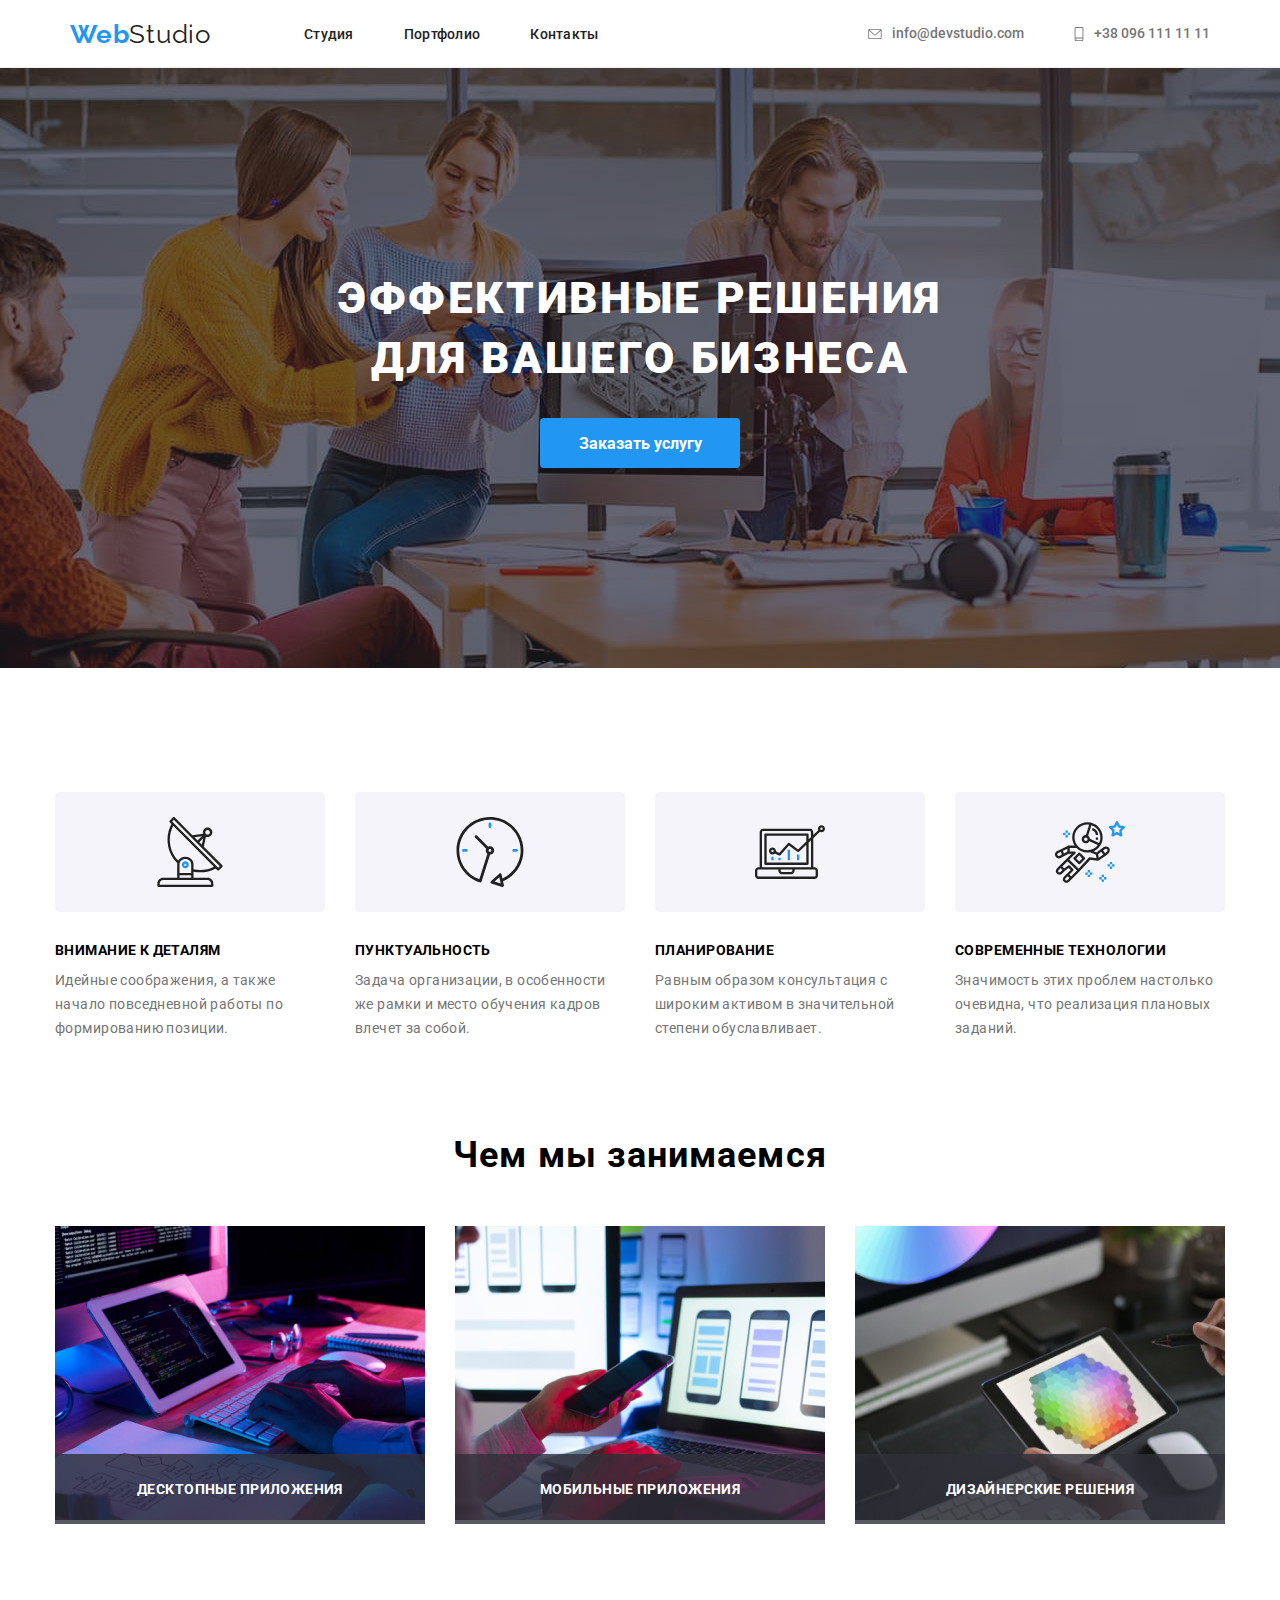
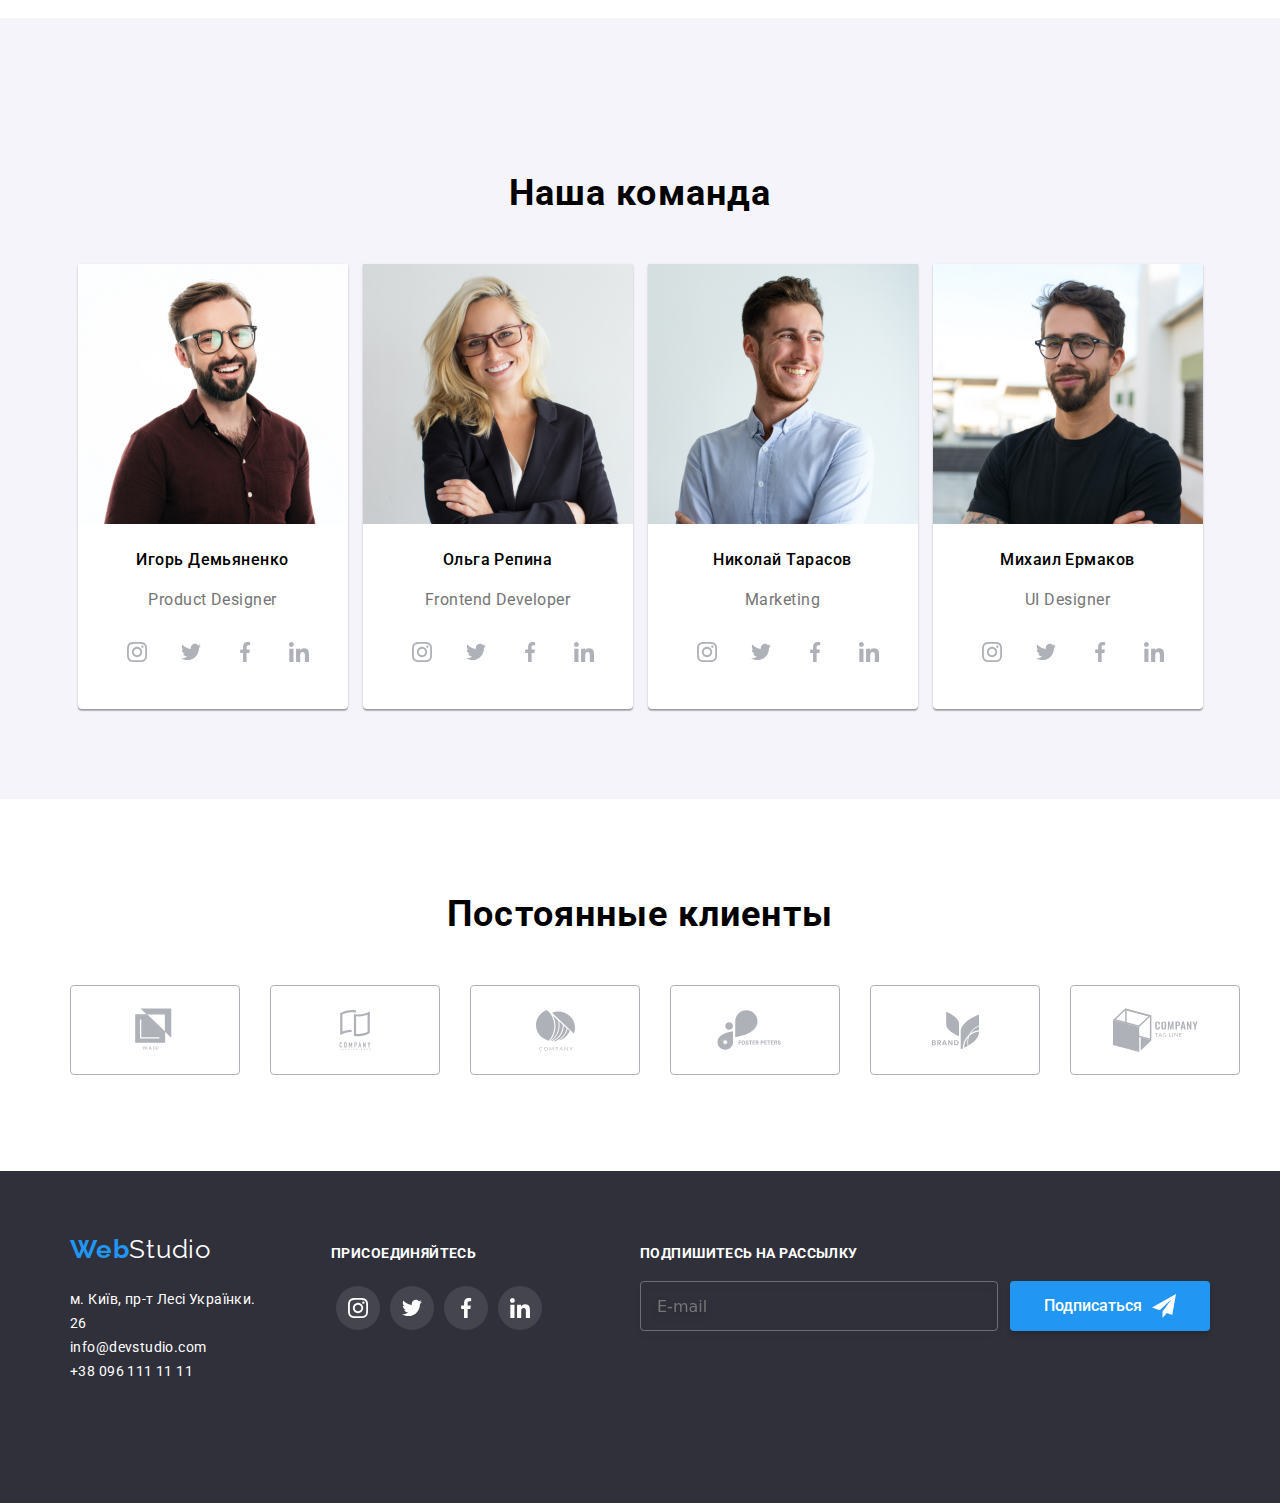
==== commit 2d0aa9b1: "s" ====
--- a/index.html
+++ b/index.html
@@ -45,7 +45,7 @@
 
         <ul class="head-add">
           <li class="add-li">
-            <a class="add-link header_mail" href="mailto:info@devstudio.com">
+            <a class="add-link" href="mailto:info@devstudio.com">
               <svg class="mail-icon" width="16px" height="12px">
                 <use href="./photo/icomoon/symbol-defs.svg#icon-envelope"></use>
               </svg>
--- a/css/main.min.css
+++ b/css/main.min.css
@@ -1,2 +1,2 @@
-.modal{top:50%;left:50%;-webkit-transform:translate(-50%, -50%);transform:translate(-50%, -50%)}body{background-color:#fff}ul{margin:0;padding:0;list-style:none}li{list-style:none}a{text-decoration:none;font-style:normal}p{color:#757575}.container{width:1170px;padding-left:15px;padding-right:15px;margin-left:auto;margin-right:auto}footer{width:480px;background-color:#2f303a;padding-top:60px;padding-bottom:60px;margin-left:auto;margin-right:auto}@media screen and (min-width: 768px){footer{width:768px}}@media screen and (min-width: 1170px){footer{width:1600px}}.footer-container{margin-left:auto;margin-right:auto;width:480px;padding-left:15px;padding-right:15px}@media screen and (min-width: 768px){.footer-container{width:768px}}@media screen and (min-width: 1170px){.footer-container{width:1170px;-webkit-box-align:baseline;-ms-flex-align:baseline;align-items:baseline;-webkit-box-pack:justify;-ms-flex-pack:justify;justify-content:space-between;display:-webkit-box;display:-ms-flexbox;display:flex}}@media screen and (min-width: 1170px){footer{max-width:1600px;background-color:#2f303a}.footer-social{margin-left:70px}}@media screen and (min-width: 480px) and (max-width: 767px){.footer_tablet-container{display:block}}@media screen and (min-width: 768px){.footer_tablet-container{display:-webkit-box;display:-ms-flexbox;display:flex;-ms-flex-pack:distribute;justify-content:space-around}}@media screen and (min-width: 1170px){.footer_tablet-container{-webkit-box-align:baseline;-ms-flex-align:baseline;align-items:baseline;-webkit-box-pack:justify;-ms-flex-pack:justify;justify-content:space-between;display:-webkit-box;display:-ms-flexbox;display:flex}}.footer-logo{display:-webkit-box;display:-ms-flexbox;display:flex;-webkit-box-pack:center;-ms-flex-pack:center;justify-content:center}@media screen and (min-width: 1170px){.footer-logo{-webkit-box-pack:start;-ms-flex-pack:start;justify-content:start}}.footer_social-container{display:-webkit-box;display:-ms-flexbox;display:flex;-webkit-box-pack:center;-ms-flex-pack:center;justify-content:center;margin-top:20px;margin-bottom:60px}.logo-foot{color:#2196f3;font-family:Raleway;font-size:26px;font-style:normal;font-weight:700;line-height:31px;letter-spacing:0.03em;text-align:left}.logo-white{color:#fff;font-family:Raleway;font-size:26px;font-style:normal;font-weight:400;line-height:36px;letter-spacing:0.03em;text-align:left}.footer_addres{color:#fff;font-family:Roboto;font-size:14px;font-style:normal;font-weight:400;line-height:24px;letter-spacing:0.03em}.footer-ul{text-align:center;margin-top:20px;margin-bottom:60px}@media screen and (min-width: 1170px){.footer-ul{text-align:left}}.footer_social-container{display:-webkit-box;display:-ms-flexbox;display:flex;-webkit-box-pack:center;-ms-flex-pack:center;justify-content:center;margin-top:20px;margin-bottom:60px}.social-block-footer{display:-webkit-inline-box;display:-ms-inline-flexbox;display:inline-flex;-webkit-box-pack:justify;-ms-flex-pack:justify;justify-content:space-between;-webkit-box-align:center;-ms-flex-align:center;align-items:center}.social-link-footer{border-radius:50%;display:-webkit-inline-box;display:-ms-inline-flexbox;display:inline-flex;-webkit-box-pack:center;-ms-flex-pack:center;justify-content:center;-webkit-box-align:center;-ms-flex-align:center;align-items:center;width:44px;height:44px;color:#fff;background-color:rgba(255,255,255,0.1);-webkit-transition:background-color 250ms linear;transition:background-color 250ms linear}.social-link-footer:hover,.social-link-footer:focus{color:#fff;background-color:#2196f3}.social-li{margin:5px}.send-container{width:450px;text-align:center}@media screen and (min-width: 768px){.send-container{margin-right:auto;margin-left:auto}}@media screen and (min-width: 1170px){.send-container{margin-left:93px;margin-right:0;text-align:left;width:auto}}.follow-text{text-align:center;margin:0;font-family:Roboto;font-size:14px;font-style:normal;font-weight:700;line-height:16px;letter-spacing:0.03em;color:#ffffff;text-transform:uppercase}@media screen and (min-width: 1170px){.follow-text{text-align:left}}.send-container .follow-text{margin-bottom:20px}.footer-form{margin-right:auto;margin-left:auto}@media screen and (min-width: 1170px){.footer-form{display:-webkit-box;display:-ms-flexbox;display:flex;-webkit-box-align:center;-ms-flex-align:center;align-items:center}}.footer-follow{color:#ffffff;width:450px;height:50px;border:1px solid rgba(255,255,255,0.3);-webkit-box-sizing:border-box;box-sizing:border-box;-webkit-filter:drop-shadow(0px 4px 4px rgba(0,0,0,0.15));filter:drop-shadow(0px 4px 4px rgba(0,0,0,0.15));border-radius:4px;background:rgba(33,150,243,0);padding-left:16px}@media screen and (min-width: 1170px){.footer-follow{width:358px}}.follow-button{margin-top:20px;display:-webkit-inline-box;display:-ms-inline-flexbox;display:inline-flex;-webkit-box-align:center;-ms-flex-align:center;align-items:center;-webkit-box-pack:center;-ms-flex-pack:center;justify-content:center;width:200px;height:50px;border-style:none;outline:none;font-family:Roboto;font-size:16px;font-style:normal;font-weight:500;color:#fff;background-color:#2196f3;-webkit-box-shadow:0px 4px 4px rgba(0,0,0,0.15);box-shadow:0px 4px 4px rgba(0,0,0,0.15);border:1px solid transparent;border-radius:4px;text-align:center;text-decoration:none;line-height:26px}@media screen and (min-width: 1170px){.follow-button{margin-left:12px;margin-top:0}}.sand-icon{margin-left:10px;width:24px;height:24px;fill:#fff}.is-hidden{display:none}.backdrop{position:fixed;top:0;left:0;width:100%;height:100%;background-color:rgba(0,0,0,0.2)}.modal{width:528px;height:581px;background-color:#fff;position:absolute}.modal-close{position:absolute;top:8px;right:8px;width:30px;height:30px;border-radius:50%;background:#ffffff;border:1px solid rgba(0,0,0,0.1)}.modal-x{position:absolute;top:50%;left:50%;-webkit-transform:translate(-50%, -50%);transform:translate(-50%, -50%);fill:#212121}.modal-close .modal-x:hover{fill:#2196f3}.modal-container{display:inline-block;margin:40px}.modal-text{margin:0;padding-bottom:12px;font-family:Roboto;font-size:20px;font-style:normal;font-weight:700;line-height:23px;letter-spacing:0.03em}.input{width:448px;height:40px;border:1px solid rgba(33,33,33,0.2);-webkit-box-sizing:border-box;box-sizing:border-box;border-radius:4px;padding-left:35px}.input:focus,.input:hover{border:1px solid #2196f3;cursor:pointer}.input:focus+.modal-icon{fill:#2196f3}.input:hover+.modal-icon{fill:#2196f3}.textarea-madal{width:448px;height:120px;border:1px solid rgba(33,33,33,0.2);-webkit-box-sizing:border-box;box-sizing:border-box;border-radius:4px}.name-modal{margin-bottom:4px;font-family:Roboto;font-style:normal;font-weight:normal;font-size:12px;line-height:14px;letter-spacing:0.01em;color:#757575}.phone-modal{margin-bottom:4px;margin-top:10px;font-family:Roboto;font-style:normal;font-weight:normal;font-size:12px;line-height:14px;letter-spacing:0.01em;color:#757575}.mail-modal{margin-bottom:4px;margin-top:10px;font-family:Roboto;font-style:normal;font-weight:normal;font-size:12px;line-height:14px;letter-spacing:0.01em;color:#757575}.text-extra{margin-bottom:4px;margin-top:10px;font-family:Roboto;font-size:12px;line-height:14px;letter-spacing:0.01em;color:#757575}.textarea-madal{border:1px solid rgba(33,33,33,0.2);-webkit-box-sizing:border-box;box-sizing:border-box;border-radius:4px;resize:none;padding-top:12px;padding-left:16px}.textarea-madal:focus,.textarea-madal:hover{border:1px solid #2196f3;cursor:pointer}.checkbox-modal{margin-top:20px}.label{display:-webkit-box;display:-ms-flexbox;display:flex;-webkit-box-align:center;-ms-flex-align:center;align-items:center}.checkbox{-webkit-appearance:none;-moz-appearance:none;appearance:none}.checkbox-icon{display:inline-block;width:16px;height:15px;border:2px solid black;border-radius:4px;margin-right:7px}.checkbox:checked+.checkbox-icon{border-color:transparent;background-color:#2196f3;background-image:url(../photo/icon-check.svg);background-size:contain;background-origin:border-box}.text-agre{font-family:Roboto;font-style:normal;font-weight:normal;font-size:14px;line-height:24px;letter-spacing:0.03em;color:#757575}.agre-link{font-family:Roboto;font-style:normal;font-weight:normal;font-size:14px;line-height:24px;letter-spacing:0.03em;-webkit-text-decoration-line:underline;text-decoration-line:underline;color:#2196f3}.button-modal{margin-left:50%;margin-right:50%;-webkit-transform:translateX(-50%);transform:translateX(-50%);margin-top:30px;width:200px;height:50px;border-style:none;outline:none;font-family:Roboto;font-size:16px;font-style:normal;font-weight:500;color:#fff;border:1px solid transparent;border-radius:4px;text-align:center;text-decoration:none;line-height:26px;background-color:#2196f3;-webkit-box-shadow:0px 1px 3px rgba(0,0,0,0.12),0px 1px 1px rgba(0,0,0,0.14),0px 2px 1px rgba(0,0,0,0.2);box-shadow:0px 1px 3px rgba(0,0,0,0.12),0px 1px 1px rgba(0,0,0,0.14),0px 2px 1px rgba(0,0,0,0.2)}.modal-icon-container{position:relative}.modal-icon{position:absolute;left:12px;top:50%;-webkit-transform:translateY(-50%);transform:translateY(-50%);width:18px;height:18px;fill:#212121}header{border-bottom:1px solid #eeeeee}.container-nav{background-color:#fff;-webkit-box-align:center;-ms-flex-align:center;align-items:center;display:-webkit-box;display:-ms-flexbox;display:flex;width:450px;padding-left:15px;padding-right:15px;margin-left:auto;margin-right:auto}@media screen and (min-width: 450px){.container-nav{position:relative}}.container-nav .logo-blue{color:#2196f3;font-family:Raleway;font-style:normal;font-weight:bold;font-size:24px;line-height:28px;letter-spacing:0.03em}@media screen and (min-width: 1170px){.container-nav .logo-blue{color:#2196f3;font-family:Raleway;font-size:26px;font-style:normal;font-weight:700;line-height:31px;letter-spacing:0.03em;text-align:left}}.container-nav .logo{color:#212121;font-family:Raleway;font-style:normal;font-weight:bold;font-size:24px;line-height:28px;letter-spacing:0.03em}@media screen and (min-width: 1170px){.container-nav .logo{color:#212121;font-family:Raleway;font-size:26px;font-style:normal;font-weight:400;line-height:36px;letter-spacing:0.03em;text-align:left}}.container-nav .logo-header{padding-top:16px;padding-bottom:16px}@media screen and (min-width: 1170px){.container-nav .logo-header{padding-bottom:15px}}.container-nav .menu-button{position:relative;z-index:1;background-color:transparent;border:none;cursor:pointer;color:#212121;margin-left:auto}@media screen and (min-width: 768px){.container-nav .menu-button{display:none}}.container-nav .header_menu-icon{fill:currentColor}.container-nav .menu-button .icon-cross{display:none}.container-nav .menu-button.is-open .icon-cross{display:block}.container-nav .menu-button.is-open .icon-menu{display:none}@media (max-width: 767px){.container-nav .menu-container{display:none;position:fixed;background-color:#fff;top:0;left:0;width:100%;height:100vh}.container-nav .menu-container.is-open{display:block}}@media (min-width: 768px){.container-nav .menu-container{display:-webkit-box;display:-ms-flexbox;display:flex;-webkit-box-align:center;-ms-flex-align:center;align-items:center;-webkit-box-pack:justify;-ms-flex-pack:justify;justify-content:space-between;width:100%}}@media (max-width: 767px){.container-nav .head-nav-link{display:block;margin-top:48px;margin-left:40px}}@media screen and (min-width: 768px){.container-nav .head-nav-link{display:-webkit-box;display:-ms-flexbox;display:flex;margin-left:88px}}@media screen and (min-width: 1170px){.container-nav .head-nav-link{display:-webkit-box;display:-ms-flexbox;display:flex;margin-left:93px}}.container-nav .nav-link{position:relative;display:block;padding-top:25px;padding-bottom:25px;color:#212121;font-family:Roboto;font-size:14px;font-weight:500;line-height:16px;letter-spacing:0.02em;-webkit-transition:color 250ms linear;transition:color 250ms linear}@media (max-width: 767px){.container-nav .nav-link{padding:0;margin-top:32px;font-weight:500;font-size:40px;line-height:47px;letter-spacing:0.02em}}.container-nav .nav-link::after{content:"";position:absolute;bottom:0;left:0;display:block;width:100%;height:4px;border-radius:4px;background-color:#2196f3;opacity:0;-webkit-transition:opacity 250ms linear;transition:opacity 250ms linear}@media (max-width: 767px){.container-nav .nav-link::after{display:none}}.container-nav .nav-link .current-link.nav-link::after,.container-nav .nav-link .nav-link:hover::after{opacity:1}.container-nav .nav-link:hover::after,.container-nav .nav-link:focus::after{opacity:1}.container-nav .nav-link:focus,.container-nav .nav-link:hover{color:#2196f3}.container-nav .head-nav-link .nav-li+.nav-li{margin-left:50px}@media (max-width: 767px){.container-nav .head-nav-link .nav-li+.nav-li{margin:0}}@media (max-width: 767px){.container-nav .head-add{margin-left:40px;display:-webkit-box;display:-ms-flexbox;display:flex;-ms-flex-wrap:wrap;flex-wrap:wrap;-webkit-box-orient:vertical;-webkit-box-direction:reverse;-ms-flex-direction:column-reverse;flex-direction:column-reverse}}@media (min-width: 768px){.container-nav .head-add{display:block;margin-left:auto}}@media screen and (min-width: 1170px){.container-nav .head-add{display:-webkit-box;display:-ms-flexbox;display:flex;margin-left:auto}}.container-nav .tel-icon{margin-right:8px;fill:currentColor;width:10px;height:14px}@media (max-width: 767px){.container-nav .tel-icon{display:none}}@media screen and (min-width: 1170px){.container-nav .tel-icon{margin-right:10px}}.container-nav .mail-icon{margin-right:8px;fill:currentColor;width:14px;height:10px}@media (max-width: 767px){.container-nav .mail-icon{display:none}}@media screen and (min-width: 1170px){.container-nav .mail-icon{margin-right:10px}}.container-nav .add-link{padding-top:5px;padding-bottom:5px;color:#757575;font-family:Roboto;font-size:12px;font-style:normal;font-weight:500;-webkit-transition:color 250ms linear;transition:color 250ms linear}@media (max-width: 767px){.container-nav .add-link{font-size:24px;line-height:28px;letter-spacing:0.02em}}.container-nav .add-link:focus,.container-nav .add-link:hover{color:#2196f3}@media screen and (min-width: 1170px){.container-nav .add-link{display:-webkit-inline-box;display:-ms-inline-flexbox;display:inline-flex;-webkit-box-align:center;-ms-flex-align:center;align-items:center;-webkit-box-pack:center;-ms-flex-pack:center;justify-content:center;padding-top:20px;padding-bottom:20px;color:#757575;font-family:Roboto;font-size:14px;font-style:normal;font-weight:500;-webkit-transition:color 250ms linear;transition:color 250ms linear}.container-nav .add-link:focus,.container-nav .add-link:hover{color:#2196f3}}.container-nav .header_tel{padding-top:5px;padding-bottom:5px;color:#757575;font-family:Roboto;font-size:12px;font-style:normal;font-weight:500;-webkit-transition:color 250ms linear;transition:color 250ms linear}@media (max-width: 767px){.container-nav .header_tel{margin-bottom:32px;font-weight:500;font-size:34px;line-height:40px;letter-spacing:0.02em;color:#2196f3}}.container-nav .header_tel:focus,.container-nav .header_tel:hover{color:#2196f3}@media screen and (min-width: 1170px){.container-nav .header_tel{display:-webkit-inline-box;display:-ms-inline-flexbox;display:inline-flex;-webkit-box-align:center;-ms-flex-align:center;align-items:center;-webkit-box-pack:center;-ms-flex-pack:center;justify-content:center;padding-top:20px;padding-bottom:20px;color:#757575;font-family:Roboto;font-size:14px;font-style:normal;font-weight:500;-webkit-transition:color 250ms linear;transition:color 250ms linear}.container-nav .header_tel:focus,.container-nav .header_tel:hover{color:#2196f3}}.container-nav .header_menu-link{display:none}@media (max-width: 767px){.container-nav .header_menu-link{position:absolute;bottom:0;margin-bottom:48px;display:-webkit-box;display:-ms-flexbox;display:flex;margin-left:40px}}.container-nav .header_links{margin-right:10px;font-family:Roboto;font-style:normal;font-weight:500;font-size:18px;line-height:22px;letter-spacing:0.02em;color:#2196f3}.container-nav .header_links::after{content:"";margin-left:10px;width:22px;height:0px;left:135px;top:726px;border:1px solid rgba(33,33,33,0.2);-webkit-transform:rotate(90deg);transform:rotate(90deg)}.container-nav .header_links-lost{font-family:Roboto;font-style:normal;font-weight:500;font-size:18px;line-height:22px;letter-spacing:0.02em;color:#2196f3}@media screen and (min-width: 1170px){.container-nav .head-add .add-li+.add-li{margin-left:50px}}@media screen and (min-width: 768px){.container-nav{width:738px}}@media screen and (min-width: 1170px){.container-nav{width:1170px}}.hero-section{margin-left:auto;margin-right:auto;min-width:480px}.hero-container{background-image:-webkit-gradient(linear, left top, left bottom, from(rgba(47,48,58,0.4)), to(rgba(47,48,58,0.4))),url(../photo/img_tel/Header.jpg);background-image:linear-gradient(to bottom, rgba(47,48,58,0.4), rgba(47,48,58,0.4)),url(../photo/img_tel/Header.jpg);background-color:#2f303a;background-position:center;background-size:cover;background-repeat:no-repeat;display:-webkit-box;display:-ms-flexbox;display:flex;height:400px;-webkit-box-orient:vertical;-webkit-box-direction:normal;-ms-flex-direction:column;flex-direction:column;-webkit-box-align:center;-ms-flex-align:center;align-items:center;-webkit-box-pack:center;-ms-flex-pack:center;justify-content:center}@media screen and (min-device-pixel-ratio: 2), screen and (-webkit-min-device-pixel-ratio: 2), screen and (min-resolution: 192dpi), screen and (min-resolution: 2dppx){.hero-container{background-image:-webkit-gradient(linear, left top, left bottom, from(rgba(47,48,58,0.4))),url(../photo/img_tel/Header_2x.jpg);background-image:linear-gradient(to bottom rgba(47,48,58,0.4), rgba(47,48,58,0.4)),url(../photo/img_tel/Header_2x.jpg)}}@media screen and (min-width: 768px){.hero-container{background-image:-webkit-gradient(linear, left top, left bottom, from(rgba(47,48,58,0.4))),url(../photo/img_tab/Header.jpg);background-image:linear-gradient(to bottom rgba(47,48,58,0.4), rgba(47,48,58,0.4)),url(../photo/img_tab/Header.jpg)}}@media screen and (min-width: 768px) and (min-device-pixel-ratio: 2), screen and (min-width: 768px) and (-webkit-min-device-pixel-ratio: 2), screen and (min-width: 768px) and (min-resolution: 192dpi), screen and (min-width: 768px) and (min-resolution: 2dppx){.hero-container{background-image:-webkit-gradient(linear, left top, left bottom, from(rgba(47,48,58,0.4))),url(../photo/img_tab/Header_2x.jpg);background-image:linear-gradient(to bottom rgba(47,48,58,0.4), rgba(47,48,58,0.4)),url(../photo/img_tab/Header_2x.jpg)}}@media screen and (min-width: 1170px){.hero-container{height:600px;background-image:-webkit-gradient(linear, left top, left bottom, from(rgba(47,48,58,0.4)), to(rgba(47,48,58,0.4))),url(../photo/hero-overlay-after.jpg);background-image:linear-gradient(to bottom, rgba(47,48,58,0.4), rgba(47,48,58,0.4)),url(../photo/hero-overlay-after.jpg)}}.hero-button{padding:10px 32px;margin-top:30px;min-width:200px;height:50px;border-style:none;outline:none;font-family:Roboto;font-size:16px;font-style:normal;font-weight:700;color:#fff;background-color:#2196f3;border:1px solid transparent;border-radius:4px;text-align:center;text-decoration:none;line-height:1px}.hero-text{color:#fff;font-family:Roboto;font-size:26px;margin-top:0px;margin-bottom:0px;font-style:normal;font-weight:900;font-size:26px;line-height:42px;text-align:center;letter-spacing:0.06em;text-transform:uppercase}@media screen and (min-width: 1170px){.hero-text{font-size:44px;font-style:normal;line-height:60px;margin-top:0px;margin-bottom:0px}}.hero-text-container{width:360px;margin:0 auto}@media screen and (min-width: 1170px){.hero-text-container{width:696px;margin:0 auto}}.advantage-section{margin-top:60px;margin-bottom:60px}@media screen and (min-width: 1170px){.advantage-section{margin-top:94px}}.advantage_container{width:480px;padding-left:15px;padding-right:15px;margin-left:auto;margin-right:auto}@media screen and (min-width: 768px){.advantage_container{width:738px;padding:0}}@media screen and (min-width: 1170px){.advantage_container{width:1170px}}@media screen and (min-width: 768px){.main-best-ul{width:738px;display:-webkit-box;display:-ms-flexbox;display:flex;-ms-flex-wrap:wrap;flex-wrap:wrap}}@media screen and (min-width: 1170px){.main-best-ul{width:1170px;display:-webkit-box;display:-ms-flexbox;display:flex;-ms-flex-wrap:nowrap;flex-wrap:nowrap}}.avantage_text-section{width:450px;margin-top:30px}@media screen and (min-width: 768px){.avantage_text-section{width:354px;margin-top:30px}}.advantage_card{display:-webkit-box;display:-ms-flexbox;display:flex;-webkit-box-align:center;-ms-flex-align:center;align-items:center;-webkit-box-pack:center;-ms-flex-pack:center;justify-content:center;border-radius:4px;width:450px;height:120px;background-color:#f5f4fa}@media screen and (min-width: 768px){.advantage_card{width:354px}}@media screen and (min-width: 1170px){.advantage_card{width:270px}}@media screen and (min-width: 768px) and (max-width: 1169px){.main-best-li:nth-child(2n){margin-right:0px}}@media screen and (min-width: 1170px){.main-best-ul .main-best-li+.main-best-li{margin-left:30px}}.main-best-li{margin-top:30px}@media screen and (min-width: 768px) and (max-width: 1169px){.main-best-li{margin-right:30px;margin-top:0;margin-bottom:30px}}@media screen and (min-width: 1170px){.main-best-li{width:270px}}@media screen and (min-width: 768px){.main-best-ul{display:-webkit-box;display:-ms-flexbox;display:flex}}.advantage_title{text-align:center;margin:0px;padding-bottom:10px;font-family:Roboto;font-style:normal;font-weight:bold;font-size:14px;line-height:16px;letter-spacing:0.03em;text-transform:uppercase}@media screen and (min-width: 1170px){.advantage_title{text-align:left}}.advantage_text{margin:0px;font-family:Roboto;font-size:14px;font-style:normal;font-weight:400;line-height:24px;letter-spacing:0.03em;text-align:left}@media screen and (min-width: 1170px){.advantage_text{width:270px}}.wwd-section{margin-top:94px;margin-top:94px;display:none}@media screen and (min-width: 1170px){.wwd-section{width:1170px;display:-webkit-box;display:-ms-flexbox;display:flex;-webkit-box-pack:center;-ms-flex-pack:center;justify-content:center;margin-left:auto;margin-right:auto}}.wwd-container{width:1170px;margin-left:auto;margin-right:auto}.wwd{margin:0px;font-family:Roboto;font-size:36px;font-style:normal;font-weight:700;line-height:42px;letter-spacing:0.03em;text-align:center}.wwd-img-ul{display:-webkit-box;display:-ms-flexbox;display:flex;padding-left:0px;padding-top:50px}.wwd-img-li{margin-right:30px;position:relative}.wwd-shadow{position:absolute;bottom:0;left:0;width:100%;height:70px;background:rgba(47,48,58,0.8)}.shadow-text{margin:0;padding-top:27px;font-family:Roboto;font-style:normal;font-weight:bold;font-size:14px;line-height:16px;text-align:center;letter-spacing:0.03em;text-transform:uppercase;color:#fff}.wwd-img-li:last-child{margin-right:0px}@media screen and (min-width: 480px) and (max-width: 590px){.team-section{width:480px}}@media screen and (min-width: 768px) and (max-width: 1169px){.team-section{width:768px}}@media screen and (min-width: 1170px){.team-section{padding-top:94px;margin-top:94px;background-color:#f5f4fa}}.team-container{width:480px;margin-top:60px;padding-bottom:60px;background-color:#f5f4fa;padding-left:15px;padding-right:15px;margin-left:auto;margin-right:auto}@media screen and (min-width: 768px){.team-container{width:768px}}@media screen and (min-width: 1170px){.team-container{width:1170px}}.team-ul{padding-top:50px;padding-left:0px}@media screen and (min-width: 768px) and (max-width: 1169px){.team-ul{width:768px;display:-webkit-inline-box;display:-ms-inline-flexbox;display:inline-flex;-ms-flex-wrap:wrap;flex-wrap:wrap;padding-left:0;margin-left:0}}@media screen and (min-width: 1170px){.team-ul{-webkit-box-pack:center;-ms-flex-pack:center;justify-content:center;padding-top:50px;display:-webkit-box;display:-ms-flexbox;display:flex;padding-left:0px}}.team-li{margin-right:auto;margin-left:auto;background-color:#fff;margin-bottom:30px;-webkit-box-shadow:0px 1px 3px rgba(0,0,0,0.12),0px 1px 1px rgba(0,0,0,0.14),0px 2px 1px rgba(0,0,0,0.2);box-shadow:0px 1px 3px rgba(0,0,0,0.12),0px 1px 1px rgba(0,0,0,0.14),0px 2px 1px rgba(0,0,0,0.2);border-radius:0px 0px 4px 4px}@media screen and (min-width: 768px) and (max-width: 1169px){.team-li{width:354px;margin-right:30px;margin-left:0}}@media screen and (min-width: 1170px){.team-li{width:270px}}@media screen and (min-width: 768px) and (max-width: 1169px){.team-li:nth-child(2n){margin-right:0px}}.team_img{width:450px;height:460px}@media screen and (min-width: 768px){.team_img{width:354px;height:374px}}@media screen and (min-width: 1170px){.team_img{width:270px;height:260px}}.social-link{border-radius:50%;display:-webkit-inline-box;display:-ms-inline-flexbox;display:inline-flex;-webkit-box-pack:center;-ms-flex-pack:center;justify-content:center;-webkit-box-align:center;-ms-flex-align:center;align-items:center;width:44px;height:44px;color:#afb1b8;background-color:#fff;-webkit-transition:color 250ms linear;transition:color 250ms linear;-webkit-transition:background-color 250ms linear;transition:background-color 250ms linear}.social-link:hover,.social-link:focus{color:#fff;background-color:#2196f3}.social-block{width:206px;padding-bottom:30px;display:-webkit-box;display:-ms-flexbox;display:flex;-webkit-box-pack:justify;-ms-flex-pack:justify;justify-content:space-between;-webkit-box-align:center;-ms-flex-align:center;align-items:center;margin-right:auto;margin-left:auto}.social-icon{width:20px;height:20px;fill:currentColor}.team-text{margin:0}.team{margin:0px;font-family:Roboto;font-size:36px;font-style:normal;font-weight:700;line-height:42px;letter-spacing:0.03em;text-align:center}.name{font-family:Roboto;font-size:16px;font-style:normal;font-weight:500;line-height:19px;letter-spacing:0.03em;text-align:center}.profession{font-family:Roboto;font-size:16px;font-style:normal;font-weight:400;line-height:19px;letter-spacing:0.03em;text-align:center}.clients-section{padding-top:60px;padding-bottom:60px}@media screen and (min-width: 1170px){.clients-section{padding-bottom:94px;padding-top:94px}}.clients-container{width:480px;padding-left:15px;padding-right:15px;margin-left:auto;margin-right:auto}@media screen and (min-width: 768px){.clients-container{width:768px}}@media screen and (min-width: 1170px){.clients-container{width:1170px;padding-left:15px;padding-right:15px;margin-left:auto;margin-right:auto}}.clients-ul{display:-webkit-box;display:-ms-flexbox;display:flex;-webkit-box-pack:center;-ms-flex-pack:center;justify-content:center;padding-top:50px;padding-left:0px;-ms-flex-wrap:wrap;flex-wrap:wrap}@media screen and (min-width: 1170px){.clients-ul{width:1170px;-webkit-box-pack:justify;-ms-flex-pack:justify;justify-content:space-between}}@media screen and (min-width: 375px) and (max-width: 767px){.clients-li{margin-right:30px;margin-bottom:30px}.clients-li:nth-child(2n){margin-right:0px}}@media screen and (min-width: 768px) and (max-width: 1169px){.clients-li{margin-right:30px;margin-bottom:30px}.clients-li:nth-child(3n){margin-right:0px}}.clients-link{display:-webkit-inline-box;display:-ms-inline-flexbox;display:inline-flex;-webkit-box-pack:center;-ms-flex-pack:center;justify-content:center;-webkit-box-align:center;-ms-flex-align:center;align-items:center;width:210px;height:90px;border:1px solid #afb1b8;border-radius:4px;color:#afb1b8;-webkit-transition:color 250ms linear;transition:color 250ms linear}.clients-link:hover,.clients-link:focus{color:#2196f3;border-color:#2196f3}@media screen and (min-width: 1170px){.clients-link{width:170px}}.clients-icon{fill:currentColor}.photo-ul{width:450px;display:-webkit-box;display:-ms-flexbox;display:flex;-ms-flex-wrap:wrap;flex-wrap:wrap;padding-left:0px}@media screen and (min-width: 768px){.photo-ul{width:768px}}@media screen and (min-width: 1170px){.photo-ul{width:1170px}}.photo-element{width:450px;margin-bottom:30px}@media screen and (min-width: 768px) and (max-width: 1169px){.photo-element{width:354px;height:440px;margin-right:30px;-webkit-box-sizing:border-box;box-sizing:border-box}.photo-element:nth-child(2n){margin-right:0px}}@media screen and (min-width: 1170px){.photo-element{width:370px;height:404px;margin-right:30px}.photo-element:nth-child(3n){margin-right:0px}}.photo-portfolio{position:relative;overflow:hidden}.portfolio_photo-file{width:450px;height:294px}@media screen and (min-width: 768px){.portfolio_photo-file{width:354px;height:294px}}@media screen and (min-width: 1170px){.portfolio_photo-file{width:370px;height:294px}}.portfolio-overlay{position:absolute;left:0;top:0;width:100%;height:100%;background:rgba(33,150,243,0.9);-webkit-transition:-webkit-transform 250ms linear;transition:-webkit-transform 250ms linear;transition:transform 250ms linear;transition:transform 250ms linear, -webkit-transform 250ms linear;-webkit-transform:translateY(100%);transform:translateY(100%)}.pic-link{border:1px solid #eeeeee;-webkit-box-sizing:border-box;box-sizing:border-box;display:block}.pic-link:hover .portfolio-overlay{-webkit-transform:translateY(0);transform:translateY(0)}.pic-link:focus .portfolio-overlay{-webkit-transform:translateY(0);transform:translateY(0)}.pic-link:focus,.pic-link:hover{-webkit-box-shadow:0px 4px 4px rgba(0,0,0,0.25),0px 4px 4px rgba(0,0,0,0.25),0px 4px 4px rgba(0,0,0,0.25);box-shadow:0px 4px 4px rgba(0,0,0,0.25),0px 4px 4px rgba(0,0,0,0.25),0px 4px 4px rgba(0,0,0,0.25);cursor:pointer}@media screen and (min-width: 768px){.pic-link{width:354px;height:440px}}@media screen and (min-width: 1170px){.pic-link{width:370px;height:404px}}.name-project{color:#212121;font-family:Roboto;font-size:18px;font-style:normal;font-weight:700;line-height:36px;letter-spacing:0.06em;text-align:left;margin-top:0px;margin-bottom:0px}.about-project{font-family:Roboto;font-size:16px;font-style:normal;font-weight:400;line-height:30px;letter-spacing:0.03em;text-align:left;margin-top:0px;margin-bottom:0px}.Portfolio-text{margin-top:20px;margin-left:24px}.ppt{padding-left:24px;padding-top:63px;font-family:Roboto;font-style:normal;font-weight:normal;font-size:18px;line-height:28px;letter-spacing:0.03em;color:#ffffff}.portfolio-section{margin-top:60px;margin-bottom:60px}@media screen and (min-width: 768px){.portfolio-section{margin-bottom:30px}}.portfolio-container{width:480px;padding-left:15px;padding-right:15px;margin-left:auto;margin-right:auto}@media screen and (min-width: 768px){.portfolio-container{width:768px}}@media screen and (min-width: 1170px){.portfolio-container{width:1206px}}.portfolio-buttons-section{margin-bottom:40px}@media screen and (min-width: 768px){.portfolio-buttons-section{margin-bottom:30px}}.portfolio-buttons-ul{display:-webkit-box;display:-ms-flexbox;display:flex;-webkit-box-pack:start;-ms-flex-pack:start;justify-content:start;padding-left:0px;-ms-flex-wrap:wrap;flex-wrap:wrap}@media screen and (min-width: 768px){.portfolio-buttons-ul{-webkit-box-pack:center;-ms-flex-pack:center;justify-content:center}}.portfolio-buttons-li{margin-bottom:15px;padding-right:8px}.portfolio-buttons-li:last-child{padding-right:0px}@media screen and (min-width: 768px){.portfolio-buttons-li{margin-bottom:0}}.portfolio-button{padding:6px 22px;border-style:none;outline:none;font-family:Roboto;font-size:16px;font-style:normal;font-weight:500;color:#212121;background-color:#f5f4fa;border:1px solid transparent;border-radius:4px;text-align:center;text-decoration:none;line-height:26px;-webkit-transition:color 250ms linear;transition:color 250ms linear;-webkit-transition:background-color 250ms linear;transition:background-color 250ms linear}.portfolio-button:focus,.portfolio-button:hover{color:#fff;-webkit-box-shadow:0px 3px 1px rgba(0,0,0,0.1),0px 1px 2px rgba(0,0,0,0.08),0px 2px 2px rgba(0,0,0,0.12);box-shadow:0px 3px 1px rgba(0,0,0,0.1),0px 1px 2px rgba(0,0,0,0.08),0px 2px 2px rgba(0,0,0,0.12)}.portfolio-button:focus,.portfolio-button:hover{background-color:#2196f3;cursor:pointer}
+.modal{top:50%;left:50%;-webkit-transform:translate(-50%, -50%);transform:translate(-50%, -50%)}body{background-color:#fff}ul{margin:0;padding:0;list-style:none}li{list-style:none}a{text-decoration:none;font-style:normal}p{color:#757575}.container{width:1170px;padding-left:15px;padding-right:15px;margin-left:auto;margin-right:auto}footer{width:100%;background-color:#2f303a;padding-top:60px;padding-bottom:60px}.footer-container{margin:0 auto;width:100%;padding-left:15px;padding-right:15px}@media screen and (min-width: 768px){.footer-container{width:768px}}@media screen and (min-width: 1170px){.footer-container{width:1170px;display:-webkit-box;display:-ms-flexbox;display:flex;-webkit-box-align:baseline;-ms-flex-align:baseline;align-items:baseline;-webkit-box-pack:justify;-ms-flex-pack:justify;justify-content:space-between}}@media screen and (min-width: 1170px){footer{max-width:1600px;background-color:#2f303a}.footer-social{margin-left:70px}}@media screen and (min-width: 480px) and (max-width: 767px){.footer_tablet-container{display:block}}@media screen and (min-width: 768px){.footer_tablet-container{display:-webkit-box;display:-ms-flexbox;display:flex;-ms-flex-pack:distribute;justify-content:space-around}}@media screen and (min-width: 1170px){.footer_tablet-container{-webkit-box-align:baseline;-ms-flex-align:baseline;align-items:baseline;-webkit-box-pack:justify;-ms-flex-pack:justify;justify-content:space-between;display:-webkit-box;display:-ms-flexbox;display:flex}}.footer-logo{display:-webkit-box;display:-ms-flexbox;display:flex;-webkit-box-pack:center;-ms-flex-pack:center;justify-content:center}@media screen and (min-width: 1170px){.footer-logo{-webkit-box-pack:start;-ms-flex-pack:start;justify-content:start}}.footer_social-container{display:-webkit-box;display:-ms-flexbox;display:flex;-webkit-box-pack:center;-ms-flex-pack:center;justify-content:center;margin-top:20px;margin-bottom:60px}.logo-foot{color:#2196f3;font-family:Raleway;font-size:26px;font-style:normal;font-weight:700;line-height:31px;letter-spacing:0.03em;text-align:left}.logo-white{color:#fff;font-family:Raleway;font-size:26px;font-style:normal;font-weight:400;line-height:36px;letter-spacing:0.03em;text-align:left}.footer_addres{color:#fff;font-family:Roboto;font-size:14px;font-style:normal;font-weight:400;line-height:24px;letter-spacing:0.03em}.footer-ul{text-align:center;margin-top:20px;margin-bottom:60px}@media screen and (min-width: 1170px){.footer-ul{text-align:left}}.footer_social-container{display:-webkit-box;display:-ms-flexbox;display:flex;-webkit-box-pack:center;-ms-flex-pack:center;justify-content:center;margin-top:20px;margin-bottom:60px}.social-block-footer{display:-webkit-inline-box;display:-ms-inline-flexbox;display:inline-flex;-webkit-box-pack:justify;-ms-flex-pack:justify;justify-content:space-between;-webkit-box-align:center;-ms-flex-align:center;align-items:center}.social-link-footer{border-radius:50%;display:-webkit-inline-box;display:-ms-inline-flexbox;display:inline-flex;-webkit-box-pack:center;-ms-flex-pack:center;justify-content:center;-webkit-box-align:center;-ms-flex-align:center;align-items:center;width:44px;height:44px;color:#fff;background-color:rgba(255,255,255,0.1);-webkit-transition:background-color 250ms linear;transition:background-color 250ms linear}.social-link-footer:hover,.social-link-footer:focus{color:#fff;background-color:#2196f3}.social-li{margin:5px}.send-container{width:450px;text-align:center}@media screen and (min-width: 768px){.send-container{margin-right:auto;margin-left:auto}}@media screen and (min-width: 1170px){.send-container{margin-left:93px;margin-right:0;text-align:left;width:auto}}.follow-text{text-align:center;margin:0;font-family:Roboto;font-size:14px;font-style:normal;font-weight:700;line-height:16px;letter-spacing:0.03em;color:#ffffff;text-transform:uppercase}@media screen and (min-width: 1170px){.follow-text{text-align:left}}.send-container .follow-text{margin-bottom:20px}.footer-form{margin-right:auto;margin-left:auto}@media screen and (min-width: 1170px){.footer-form{display:-webkit-box;display:-ms-flexbox;display:flex;-webkit-box-align:center;-ms-flex-align:center;align-items:center}}.footer-follow{color:#ffffff;width:450px;height:50px;border:1px solid rgba(255,255,255,0.3);-webkit-box-sizing:border-box;box-sizing:border-box;-webkit-filter:drop-shadow(0px 4px 4px rgba(0,0,0,0.15));filter:drop-shadow(0px 4px 4px rgba(0,0,0,0.15));border-radius:4px;background:rgba(33,150,243,0);padding-left:16px}@media screen and (min-width: 1170px){.footer-follow{width:358px}}.follow-button{margin-top:20px;display:-webkit-inline-box;display:-ms-inline-flexbox;display:inline-flex;-webkit-box-align:center;-ms-flex-align:center;align-items:center;-webkit-box-pack:center;-ms-flex-pack:center;justify-content:center;width:200px;height:50px;border-style:none;outline:none;font-family:Roboto;font-size:16px;font-style:normal;font-weight:500;color:#fff;background-color:#2196f3;-webkit-box-shadow:0px 4px 4px rgba(0,0,0,0.15);box-shadow:0px 4px 4px rgba(0,0,0,0.15);border:1px solid transparent;border-radius:4px;text-align:center;text-decoration:none;line-height:26px}@media screen and (min-width: 1170px){.follow-button{margin-left:12px;margin-top:0}}.sand-icon{margin-left:10px;width:24px;height:24px;fill:#fff}.is-hidden{display:none}.backdrop{position:fixed;top:0;left:0;width:100%;height:100%;background-color:rgba(0,0,0,0.2)}.modal{width:528px;height:581px;background-color:#fff;position:absolute}.modal-close{position:absolute;top:8px;right:8px;width:30px;height:30px;border-radius:50%;background:#ffffff;border:1px solid rgba(0,0,0,0.1)}.modal-x{position:absolute;top:50%;left:50%;-webkit-transform:translate(-50%, -50%);transform:translate(-50%, -50%);fill:#212121}.modal-close .modal-x:hover{fill:#2196f3}.modal-container{display:inline-block;margin:40px}.modal-text{margin:0;padding-bottom:12px;font-family:Roboto;font-size:20px;font-style:normal;font-weight:700;line-height:23px;letter-spacing:0.03em}.input{width:448px;height:40px;border:1px solid rgba(33,33,33,0.2);-webkit-box-sizing:border-box;box-sizing:border-box;border-radius:4px;padding-left:35px}.input:focus,.input:hover{border:1px solid #2196f3;cursor:pointer}.input:focus+.modal-icon{fill:#2196f3}.input:hover+.modal-icon{fill:#2196f3}.textarea-madal{width:448px;height:120px;border:1px solid rgba(33,33,33,0.2);-webkit-box-sizing:border-box;box-sizing:border-box;border-radius:4px}.name-modal{margin-bottom:4px;font-family:Roboto;font-style:normal;font-weight:normal;font-size:12px;line-height:14px;letter-spacing:0.01em;color:#757575}.phone-modal{margin-bottom:4px;margin-top:10px;font-family:Roboto;font-style:normal;font-weight:normal;font-size:12px;line-height:14px;letter-spacing:0.01em;color:#757575}.mail-modal{margin-bottom:4px;margin-top:10px;font-family:Roboto;font-style:normal;font-weight:normal;font-size:12px;line-height:14px;letter-spacing:0.01em;color:#757575}.text-extra{margin-bottom:4px;margin-top:10px;font-family:Roboto;font-size:12px;line-height:14px;letter-spacing:0.01em;color:#757575}.textarea-madal{border:1px solid rgba(33,33,33,0.2);-webkit-box-sizing:border-box;box-sizing:border-box;border-radius:4px;resize:none;padding-top:12px;padding-left:16px}.textarea-madal:focus,.textarea-madal:hover{border:1px solid #2196f3;cursor:pointer}.checkbox-modal{margin-top:20px}.label{display:-webkit-box;display:-ms-flexbox;display:flex;-webkit-box-align:center;-ms-flex-align:center;align-items:center}.checkbox{-webkit-appearance:none;-moz-appearance:none;appearance:none}.checkbox-icon{display:inline-block;width:16px;height:15px;border:2px solid black;border-radius:4px;margin-right:7px}.checkbox:checked+.checkbox-icon{border-color:transparent;background-color:#2196f3;background-image:url(../photo/icon-check.svg);background-size:contain;background-origin:border-box}.text-agre{font-family:Roboto;font-style:normal;font-weight:normal;font-size:14px;line-height:24px;letter-spacing:0.03em;color:#757575}.agre-link{font-family:Roboto;font-style:normal;font-weight:normal;font-size:14px;line-height:24px;letter-spacing:0.03em;-webkit-text-decoration-line:underline;text-decoration-line:underline;color:#2196f3}.button-modal{margin-left:50%;margin-right:50%;-webkit-transform:translateX(-50%);transform:translateX(-50%);margin-top:30px;width:200px;height:50px;border-style:none;outline:none;font-family:Roboto;font-size:16px;font-style:normal;font-weight:500;color:#fff;border:1px solid transparent;border-radius:4px;text-align:center;text-decoration:none;line-height:26px;background-color:#2196f3;-webkit-box-shadow:0px 1px 3px rgba(0,0,0,0.12),0px 1px 1px rgba(0,0,0,0.14),0px 2px 1px rgba(0,0,0,0.2);box-shadow:0px 1px 3px rgba(0,0,0,0.12),0px 1px 1px rgba(0,0,0,0.14),0px 2px 1px rgba(0,0,0,0.2)}.modal-icon-container{position:relative}.modal-icon{position:absolute;left:12px;top:50%;-webkit-transform:translateY(-50%);transform:translateY(-50%);width:18px;height:18px;fill:#212121}header{border-bottom:1px solid #eeeeee;width:100%}body.is-menu-open{overflow:hidden}body.is-menu-open .menu-container{z-index:1;display:-webkit-box;display:-ms-flexbox;display:flex;-webkit-box-orient:vertical;-webkit-box-direction:normal;-ms-flex-direction:column;flex-direction:column}.container-nav{background-color:#fff;-webkit-box-align:center;-ms-flex-align:center;align-items:center;display:-webkit-box;display:-ms-flexbox;display:flex;width:480px;padding-left:15px;padding-right:15px;margin-left:auto;margin-right:auto}@media screen and (min-width: 450px){.container-nav{position:relative}}@media screen and (min-width: 768px){.container-nav{width:738px}}@media screen and (min-width: 1170px){.container-nav{width:1170px}}.logo-blue{color:#2196f3;font-family:Raleway;font-style:normal;font-weight:bold;font-size:24px;line-height:28px;letter-spacing:0.03em}@media screen and (min-width: 1170px){.logo-blue{color:#2196f3;font-family:Raleway;font-size:26px;font-style:normal;font-weight:700;line-height:31px;letter-spacing:0.03em;text-align:left}}.logo{color:#212121;font-family:Raleway;font-style:normal;font-weight:bold;font-size:24px;line-height:28px;letter-spacing:0.03em}@media screen and (min-width: 1170px){.logo{color:#212121;font-family:Raleway;font-size:26px;font-style:normal;font-weight:400;line-height:36px;letter-spacing:0.03em;text-align:left}}.logo-header{padding-top:16px;padding-bottom:16px}@media screen and (min-width: 1170px){.logo-header{padding-bottom:15px}}.menu-button{position:relative;z-index:1;background-color:transparent;border:none;cursor:pointer;color:#212121;margin-left:auto;-webkit-transition:color 250ms linear;transition:color 250ms linear}.menu-button:focus,.menu-button:hover{color:#2196f3}@media screen and (min-width: 768px){.menu-button{display:none}}.header_menu-icon{fill:currentColor}.menu-button .icon-cross{display:none}.menu-button.is-open .icon-cross{display:block}.menu-button.is-open .icon-menu{display:none}@media (max-width: 767px){.menu-container{display:none;position:fixed;background-color:#fff;overflow:auto;top:0;left:0;width:100%;height:100vh}.menu-container.is-open{display:-webkit-box;display:-ms-flexbox;display:flex;-webkit-box-orient:vertical;-webkit-box-direction:normal;-ms-flex-direction:column;flex-direction:column}}@media (min-width: 768px){.menu-container{display:-webkit-box;display:-ms-flexbox;display:flex;-webkit-box-align:center;-ms-flex-align:center;align-items:center;-webkit-box-pack:justify;-ms-flex-pack:justify;justify-content:space-between;width:100%}}@media (max-width: 767px){.head-nav-link{display:block;margin-top:48px;margin-left:40px;-webkit-box-flex:1;-ms-flex:1;flex:1}}@media screen and (min-width: 768px){.head-nav-link{display:-webkit-box;display:-ms-flexbox;display:flex;margin-left:88px}}@media screen and (min-width: 1170px){.head-nav-link{display:-webkit-box;display:-ms-flexbox;display:flex;margin-left:93px}}.nav-link{position:relative;display:block;padding-top:25px;padding-bottom:25px;color:#212121;font-family:Roboto;font-size:14px;font-weight:500;line-height:16px;letter-spacing:0.02em;-webkit-transition:color 250ms linear;transition:color 250ms linear}@media (max-width: 767px){.nav-link{padding:0;margin-top:32px;font-weight:500;font-size:40px;line-height:47px;letter-spacing:0.02em}}.nav-link::after{content:"";position:absolute;bottom:0;left:0;display:block;width:100%;height:4px;border-radius:4px;background-color:#2196f3;opacity:0;-webkit-transition:opacity 250ms linear;transition:opacity 250ms linear}@media (max-width: 767px){.nav-link::after{display:none}}.nav-link .current-link.nav-link::after,.nav-link .nav-link:hover::after{opacity:1}.nav-link:hover::after,.nav-link:focus::after{opacity:1}.nav-link:focus,.nav-link:hover{color:#2196f3}.head-nav-link .nav-li+.nav-li{margin-left:50px}@media (max-width: 767px){.head-nav-link .nav-li+.nav-li{margin:0}}@media (max-width: 767px){.head-add{margin-left:40px;display:-webkit-box;display:-ms-flexbox;display:flex;-ms-flex-wrap:wrap;flex-wrap:wrap;-webkit-box-orient:vertical;-webkit-box-direction:reverse;-ms-flex-direction:column-reverse;flex-direction:column-reverse}}@media (min-width: 768px){.head-add{display:block;margin-left:auto}}@media screen and (min-width: 1170px){.head-add{display:-webkit-box;display:-ms-flexbox;display:flex;margin-left:auto}}.tel-icon{margin-right:8px;fill:currentColor;width:10px;height:14px}@media (max-width: 767px){.tel-icon{display:none}}@media screen and (min-width: 1170px){.tel-icon{margin-right:10px}}.mail-icon{margin-right:8px;fill:currentColor;width:14px;height:10px}@media (max-width: 767px){.mail-icon{display:none}}@media screen and (min-width: 1170px){.mail-icon{margin-right:10px}}@media (max-width: 767px){.add-li{margin-top:32px}}.add-link{padding-top:5px;padding-bottom:5px;color:#757575;font-family:Roboto;font-size:12px;font-style:normal;font-weight:500;-webkit-transition:color 250ms linear;transition:color 250ms linear}@media (max-width: 767px){.add-link{font-size:24px;line-height:28px;letter-spacing:0.02em;margin-top:32px;margin-bottom:32px}}.add-link:focus,.add-link:hover{color:#2196f3}@media screen and (min-width: 1170px){.add-link{display:-webkit-inline-box;display:-ms-inline-flexbox;display:inline-flex;-webkit-box-align:center;-ms-flex-align:center;align-items:center;-webkit-box-pack:center;-ms-flex-pack:center;justify-content:center;padding-top:20px;padding-bottom:20px;color:#757575;font-family:Roboto;font-size:14px;font-style:normal;font-weight:500;-webkit-transition:color 250ms linear;transition:color 250ms linear}.add-link:focus,.add-link:hover{color:#2196f3}}.header_tel{padding-top:5px;padding-bottom:5px;color:#757575;font-family:Roboto;font-size:12px;font-style:normal;font-weight:500;-webkit-transition:color 250ms linear;transition:color 250ms linear}@media (max-width: 767px){.header_tel{margin-bottom:32px;font-weight:500;font-size:34px;line-height:40px;letter-spacing:0.02em;color:#2196f3}}.header_tel:focus,.header_tel:hover{color:#2196f3}@media screen and (min-width: 1170px){.header_tel{display:-webkit-inline-box;display:-ms-inline-flexbox;display:inline-flex;-webkit-box-align:center;-ms-flex-align:center;align-items:center;-webkit-box-pack:center;-ms-flex-pack:center;justify-content:center;padding-top:20px;padding-bottom:20px;color:#757575;font-family:Roboto;font-size:14px;font-style:normal;font-weight:500;-webkit-transition:color 250ms linear;transition:color 250ms linear}.header_tel:focus,.header_tel:hover{color:#2196f3}}.header_menu-link{display:none}@media (max-width: 767px){.header_menu-link{margin-bottom:48px;display:-webkit-box;display:-ms-flexbox;display:flex;margin-left:40px;margin-top:64px}}.header_links{margin-right:10px;font-family:Roboto;font-style:normal;font-weight:500;font-size:18px;line-height:22px;letter-spacing:0.02em;color:#2196f3}.header_links::after{content:"";margin-left:10px;width:22px;height:0px;left:135px;top:726px;border:1px solid rgba(33,33,33,0.2);-webkit-transform:rotate(90deg);transform:rotate(90deg)}.header_links-lost{font-family:Roboto;font-style:normal;font-weight:500;font-size:18px;line-height:22px;letter-spacing:0.02em;color:#2196f3}@media screen and (min-width: 1170px){.head-add .add-li+.add-li{margin-left:50px}}.hero-section{margin-left:auto;margin-right:auto;min-width:480px}.hero-container{background-image:-webkit-gradient(linear, left top, left bottom, from(rgba(47,48,58,0.4)), to(rgba(47,48,58,0.4))),url(../photo/img_tel/Header.jpg);background-image:linear-gradient(to bottom, rgba(47,48,58,0.4), rgba(47,48,58,0.4)),url(../photo/img_tel/Header.jpg);background-color:#2f303a;background-position:center;background-size:cover;background-repeat:no-repeat;display:-webkit-box;display:-ms-flexbox;display:flex;height:400px;-webkit-box-orient:vertical;-webkit-box-direction:normal;-ms-flex-direction:column;flex-direction:column;-webkit-box-align:center;-ms-flex-align:center;align-items:center;-webkit-box-pack:center;-ms-flex-pack:center;justify-content:center}@media screen and (min-device-pixel-ratio: 2), screen and (-webkit-min-device-pixel-ratio: 2), screen and (min-resolution: 192dpi), screen and (min-resolution: 2dppx){.hero-container{background-image:-webkit-gradient(linear, left top, left bottom, from(rgba(47,48,58,0.4))),url(../photo/img_tel/Header_2x.jpg);background-image:linear-gradient(to bottom rgba(47,48,58,0.4), rgba(47,48,58,0.4)),url(../photo/img_tel/Header_2x.jpg)}}@media screen and (min-width: 768px){.hero-container{background-image:-webkit-gradient(linear, left top, left bottom, from(rgba(47,48,58,0.4))),url(../photo/img_tab/Header.jpg);background-image:linear-gradient(to bottom rgba(47,48,58,0.4), rgba(47,48,58,0.4)),url(../photo/img_tab/Header.jpg)}}@media screen and (min-width: 768px) and (min-device-pixel-ratio: 2), screen and (min-width: 768px) and (-webkit-min-device-pixel-ratio: 2), screen and (min-width: 768px) and (min-resolution: 192dpi), screen and (min-width: 768px) and (min-resolution: 2dppx){.hero-container{background-image:-webkit-gradient(linear, left top, left bottom, from(rgba(47,48,58,0.4))),url(../photo/img_tab/Header_2x.jpg);background-image:linear-gradient(to bottom rgba(47,48,58,0.4), rgba(47,48,58,0.4)),url(../photo/img_tab/Header_2x.jpg)}}@media screen and (min-width: 1170px){.hero-container{height:600px;background-image:-webkit-gradient(linear, left top, left bottom, from(rgba(47,48,58,0.4)), to(rgba(47,48,58,0.4))),url(../photo/hero-overlay-after.jpg);background-image:linear-gradient(to bottom, rgba(47,48,58,0.4), rgba(47,48,58,0.4)),url(../photo/hero-overlay-after.jpg)}}.hero-button{padding:10px 32px;margin-top:30px;min-width:200px;height:50px;border-style:none;outline:none;font-family:Roboto;font-size:16px;font-style:normal;font-weight:700;color:#fff;background-color:#2196f3;border:1px solid transparent;border-radius:4px;text-align:center;text-decoration:none;line-height:1px}.hero-text{color:#fff;font-family:Roboto;font-size:26px;margin-top:0px;margin-bottom:0px;font-style:normal;font-weight:900;font-size:26px;line-height:42px;text-align:center;letter-spacing:0.06em;text-transform:uppercase}@media screen and (min-width: 1170px){.hero-text{font-size:44px;font-style:normal;line-height:60px;margin-top:0px;margin-bottom:0px}}.hero-text-container{width:360px;margin:0 auto}@media screen and (min-width: 1170px){.hero-text-container{width:696px;margin:0 auto}}.advantage-section{margin-top:60px;margin-bottom:60px}@media screen and (min-width: 1170px){.advantage-section{margin-top:94px}}.advantage_container{width:480px;padding-left:15px;padding-right:15px;margin-left:auto;margin-right:auto}@media screen and (min-width: 768px){.advantage_container{width:738px;padding:0}}@media screen and (min-width: 1170px){.advantage_container{width:1170px}}@media screen and (min-width: 768px){.main-best-ul{width:738px;display:-webkit-box;display:-ms-flexbox;display:flex;-ms-flex-wrap:wrap;flex-wrap:wrap}}@media screen and (min-width: 1170px){.main-best-ul{width:1170px;display:-webkit-box;display:-ms-flexbox;display:flex;-ms-flex-wrap:nowrap;flex-wrap:nowrap}}.avantage_text-section{width:450px;margin-top:30px}@media screen and (min-width: 768px){.avantage_text-section{width:354px;margin-top:30px}}.advantage_card{display:-webkit-box;display:-ms-flexbox;display:flex;-webkit-box-align:center;-ms-flex-align:center;align-items:center;-webkit-box-pack:center;-ms-flex-pack:center;justify-content:center;border-radius:4px;width:450px;height:120px;background-color:#f5f4fa}@media screen and (min-width: 768px){.advantage_card{width:354px}}@media screen and (min-width: 1170px){.advantage_card{width:270px}}@media screen and (min-width: 768px) and (max-width: 1169px){.main-best-li:nth-child(2n){margin-right:0px}}@media screen and (min-width: 1170px){.main-best-ul .main-best-li+.main-best-li{margin-left:30px}}.main-best-li{margin-top:30px}@media screen and (min-width: 768px) and (max-width: 1169px){.main-best-li{margin-right:30px;margin-top:0;margin-bottom:30px}}@media screen and (min-width: 1170px){.main-best-li{width:270px}}@media screen and (min-width: 768px){.main-best-ul{display:-webkit-box;display:-ms-flexbox;display:flex}}.advantage_title{text-align:center;margin:0px;padding-bottom:10px;font-family:Roboto;font-style:normal;font-weight:bold;font-size:14px;line-height:16px;letter-spacing:0.03em;text-transform:uppercase}@media screen and (min-width: 1170px){.advantage_title{text-align:left}}.advantage_text{margin:0px;font-family:Roboto;font-size:14px;font-style:normal;font-weight:400;line-height:24px;letter-spacing:0.03em;text-align:left}@media screen and (min-width: 1170px){.advantage_text{width:270px}}.wwd-section{margin-top:94px;margin-top:94px;display:none}@media screen and (min-width: 1170px){.wwd-section{width:1170px;display:-webkit-box;display:-ms-flexbox;display:flex;-webkit-box-pack:center;-ms-flex-pack:center;justify-content:center;margin-left:auto;margin-right:auto}}.wwd-container{width:1170px;margin-left:auto;margin-right:auto}.wwd{margin:0px;font-family:Roboto;font-size:36px;font-style:normal;font-weight:700;line-height:42px;letter-spacing:0.03em;text-align:center}.wwd-img-ul{display:-webkit-box;display:-ms-flexbox;display:flex;padding-left:0px;padding-top:50px}.wwd-img-li{margin-right:30px;position:relative}.wwd-shadow{position:absolute;bottom:0;left:0;width:100%;height:70px;background:rgba(47,48,58,0.8)}.shadow-text{margin:0;padding-top:27px;font-family:Roboto;font-style:normal;font-weight:bold;font-size:14px;line-height:16px;text-align:center;letter-spacing:0.03em;text-transform:uppercase;color:#fff}.wwd-img-li:last-child{margin-right:0px}@media screen and (min-width: 480px) and (max-width: 590px){.team-section{width:480px}}@media screen and (min-width: 768px) and (max-width: 1169px){.team-section{width:768px}}@media screen and (min-width: 1170px){.team-section{padding-top:94px;margin-top:94px;background-color:#f5f4fa}}.team-container{width:480px;margin-top:60px;padding-bottom:60px;background-color:#f5f4fa;padding-left:15px;padding-right:15px;margin-left:auto;margin-right:auto}@media screen and (min-width: 768px){.team-container{width:768px}}@media screen and (min-width: 1170px){.team-container{width:1170px}}.team-ul{padding-top:50px;padding-left:0px}@media screen and (min-width: 768px) and (max-width: 1169px){.team-ul{width:768px;display:-webkit-inline-box;display:-ms-inline-flexbox;display:inline-flex;-ms-flex-wrap:wrap;flex-wrap:wrap;padding-left:0;margin-left:0}}@media screen and (min-width: 1170px){.team-ul{-webkit-box-pack:center;-ms-flex-pack:center;justify-content:center;padding-top:50px;display:-webkit-box;display:-ms-flexbox;display:flex;padding-left:0px}}.team-li{margin-right:auto;margin-left:auto;background-color:#fff;margin-bottom:30px;-webkit-box-shadow:0px 1px 3px rgba(0,0,0,0.12),0px 1px 1px rgba(0,0,0,0.14),0px 2px 1px rgba(0,0,0,0.2);box-shadow:0px 1px 3px rgba(0,0,0,0.12),0px 1px 1px rgba(0,0,0,0.14),0px 2px 1px rgba(0,0,0,0.2);border-radius:0px 0px 4px 4px}@media screen and (min-width: 768px) and (max-width: 1169px){.team-li{width:354px;margin-right:30px;margin-left:0}}@media screen and (min-width: 1170px){.team-li{width:270px}}@media screen and (min-width: 768px) and (max-width: 1169px){.team-li:nth-child(2n){margin-right:0px}}.team_img{width:450px;height:460px}@media screen and (min-width: 768px){.team_img{width:354px;height:374px}}@media screen and (min-width: 1170px){.team_img{width:270px;height:260px}}.social-link{border-radius:50%;display:-webkit-inline-box;display:-ms-inline-flexbox;display:inline-flex;-webkit-box-pack:center;-ms-flex-pack:center;justify-content:center;-webkit-box-align:center;-ms-flex-align:center;align-items:center;width:44px;height:44px;color:#afb1b8;background-color:#fff;-webkit-transition:color 250ms linear;transition:color 250ms linear;-webkit-transition:background-color 250ms linear;transition:background-color 250ms linear}.social-link:hover,.social-link:focus{color:#fff;background-color:#2196f3}.social-block{width:206px;padding-bottom:30px;display:-webkit-box;display:-ms-flexbox;display:flex;-webkit-box-pack:justify;-ms-flex-pack:justify;justify-content:space-between;-webkit-box-align:center;-ms-flex-align:center;align-items:center;margin-right:auto;margin-left:auto}.social-icon{width:20px;height:20px;fill:currentColor}.team-text{margin:0}.team{margin:0px;font-family:Roboto;font-size:36px;font-style:normal;font-weight:700;line-height:42px;letter-spacing:0.03em;text-align:center}.name{font-family:Roboto;font-size:16px;font-style:normal;font-weight:500;line-height:19px;letter-spacing:0.03em;text-align:center}.profession{font-family:Roboto;font-size:16px;font-style:normal;font-weight:400;line-height:19px;letter-spacing:0.03em;text-align:center}.clients-section{padding-top:60px;padding-bottom:60px}@media screen and (min-width: 1170px){.clients-section{padding-bottom:94px;padding-top:94px}}.clients-container{width:480px;padding-left:15px;padding-right:15px;margin-left:auto;margin-right:auto}@media screen and (min-width: 768px){.clients-container{width:768px}}@media screen and (min-width: 1170px){.clients-container{width:1170px;padding-left:15px;padding-right:15px;margin-left:auto;margin-right:auto}}.clients-ul{display:-webkit-box;display:-ms-flexbox;display:flex;-webkit-box-pack:center;-ms-flex-pack:center;justify-content:center;padding-top:50px;padding-left:0px;-ms-flex-wrap:wrap;flex-wrap:wrap}@media screen and (min-width: 1170px){.clients-ul{width:1170px;-webkit-box-pack:justify;-ms-flex-pack:justify;justify-content:space-between}}@media screen and (min-width: 375px) and (max-width: 767px){.clients-li{margin-right:30px;margin-bottom:30px}.clients-li:nth-child(2n){margin-right:0px}}@media screen and (min-width: 768px) and (max-width: 1169px){.clients-li{margin-right:30px;margin-bottom:30px}.clients-li:nth-child(3n){margin-right:0px}}.clients-link{display:-webkit-inline-box;display:-ms-inline-flexbox;display:inline-flex;-webkit-box-pack:center;-ms-flex-pack:center;justify-content:center;-webkit-box-align:center;-ms-flex-align:center;align-items:center;width:210px;height:90px;border:1px solid #afb1b8;border-radius:4px;color:#afb1b8;-webkit-transition:color 250ms linear;transition:color 250ms linear}.clients-link:hover,.clients-link:focus{color:#2196f3;border-color:#2196f3}@media screen and (min-width: 1170px){.clients-link{width:170px}}.clients-icon{fill:currentColor}.photo-ul{width:100%;display:-webkit-box;display:-ms-flexbox;display:flex;-ms-flex-wrap:wrap;flex-wrap:wrap;padding-left:0px}@media screen and (min-width: 768px){.photo-ul{width:768px}}@media screen and (min-width: 1170px){.photo-ul{width:1170px}}.photo-element{width:100%;margin-bottom:30px}@media screen and (min-width: 768px) and (max-width: 1169px){.photo-element{width:354px;height:440px;margin-right:30px;-webkit-box-sizing:border-box;box-sizing:border-box}.photo-element:nth-child(2n){margin-right:0px}}@media screen and (min-width: 1170px){.photo-element{width:370px;height:404px;margin-right:30px}.photo-element:nth-child(3n){margin-right:0px}}.photo-portfolio{position:relative;overflow:hidden}.portfolio_photo-file{width:100%;height:294px}@media screen and (min-width: 768px){.portfolio_photo-file{width:354px;height:294px}}@media screen and (min-width: 1170px){.portfolio_photo-file{width:370px;height:294px}}.portfolio-overlay{position:absolute;left:0;top:0;width:100%;height:100%;background:rgba(33,150,243,0.9);-webkit-transition:-webkit-transform 250ms linear;transition:-webkit-transform 250ms linear;transition:transform 250ms linear;transition:transform 250ms linear, -webkit-transform 250ms linear;-webkit-transform:translateY(100%);transform:translateY(100%)}.pic-link{border:1px solid #eeeeee;-webkit-box-sizing:border-box;box-sizing:border-box;display:block}.pic-link:hover .portfolio-overlay{-webkit-transform:translateY(0);transform:translateY(0)}.pic-link:focus .portfolio-overlay{-webkit-transform:translateY(0);transform:translateY(0)}.pic-link:focus,.pic-link:hover{-webkit-box-shadow:0px 4px 4px rgba(0,0,0,0.25),0px 4px 4px rgba(0,0,0,0.25),0px 4px 4px rgba(0,0,0,0.25);box-shadow:0px 4px 4px rgba(0,0,0,0.25),0px 4px 4px rgba(0,0,0,0.25),0px 4px 4px rgba(0,0,0,0.25);cursor:pointer}@media screen and (min-width: 768px){.pic-link{width:354px;height:440px}}@media screen and (min-width: 1170px){.pic-link{width:370px;height:404px}}.name-project{color:#212121;font-family:Roboto;font-size:18px;font-style:normal;font-weight:700;line-height:36px;letter-spacing:0.06em;text-align:left;margin-top:0px;margin-bottom:0px}.about-project{font-family:Roboto;font-size:16px;font-style:normal;font-weight:400;line-height:30px;letter-spacing:0.03em;text-align:left;margin-top:0px;margin-bottom:0px}.Portfolio-text{margin-top:20px;margin-left:24px}.ppt{padding-left:24px;padding-top:63px;font-family:Roboto;font-style:normal;font-weight:normal;font-size:18px;line-height:28px;letter-spacing:0.03em;color:#ffffff}.portfolio-section{margin-top:60px;margin-bottom:60px}@media screen and (min-width: 768px){.portfolio-section{margin-bottom:30px}}.portfolio-container{width:480px;padding-left:15px;padding-right:15px;margin-left:auto;margin-right:auto}@media screen and (min-width: 768px){.portfolio-container{width:768px}}@media screen and (min-width: 1170px){.portfolio-container{width:1206px}}.portfolio-buttons-section{margin-bottom:40px}@media screen and (min-width: 768px){.portfolio-buttons-section{margin-bottom:30px}}.portfolio-buttons-ul{display:-webkit-box;display:-ms-flexbox;display:flex;-webkit-box-pack:start;-ms-flex-pack:start;justify-content:start;padding-left:0px;-ms-flex-wrap:wrap;flex-wrap:wrap}@media screen and (min-width: 768px){.portfolio-buttons-ul{-webkit-box-pack:center;-ms-flex-pack:center;justify-content:center}}.portfolio-buttons-li{margin-bottom:15px;padding-right:8px}.portfolio-buttons-li:last-child{padding-right:0px}@media screen and (min-width: 768px){.portfolio-buttons-li{margin-bottom:0}}.portfolio-button{padding:6px 22px;border-style:none;outline:none;font-family:Roboto;font-size:16px;font-style:normal;font-weight:500;color:#212121;background-color:#f5f4fa;border:1px solid transparent;border-radius:4px;text-align:center;text-decoration:none;line-height:26px;-webkit-transition:color 250ms linear;transition:color 250ms linear;-webkit-transition:background-color 250ms linear;transition:background-color 250ms linear}.portfolio-button:focus,.portfolio-button:hover{color:#fff;-webkit-box-shadow:0px 3px 1px rgba(0,0,0,0.1),0px 1px 2px rgba(0,0,0,0.08),0px 2px 2px rgba(0,0,0,0.12);box-shadow:0px 3px 1px rgba(0,0,0,0.1),0px 1px 2px rgba(0,0,0,0.08),0px 2px 2px rgba(0,0,0,0.12)}.portfolio-button:focus,.portfolio-button:hover{background-color:#2196f3;cursor:pointer}
 /*# sourceMappingURL=main.min.css.map */